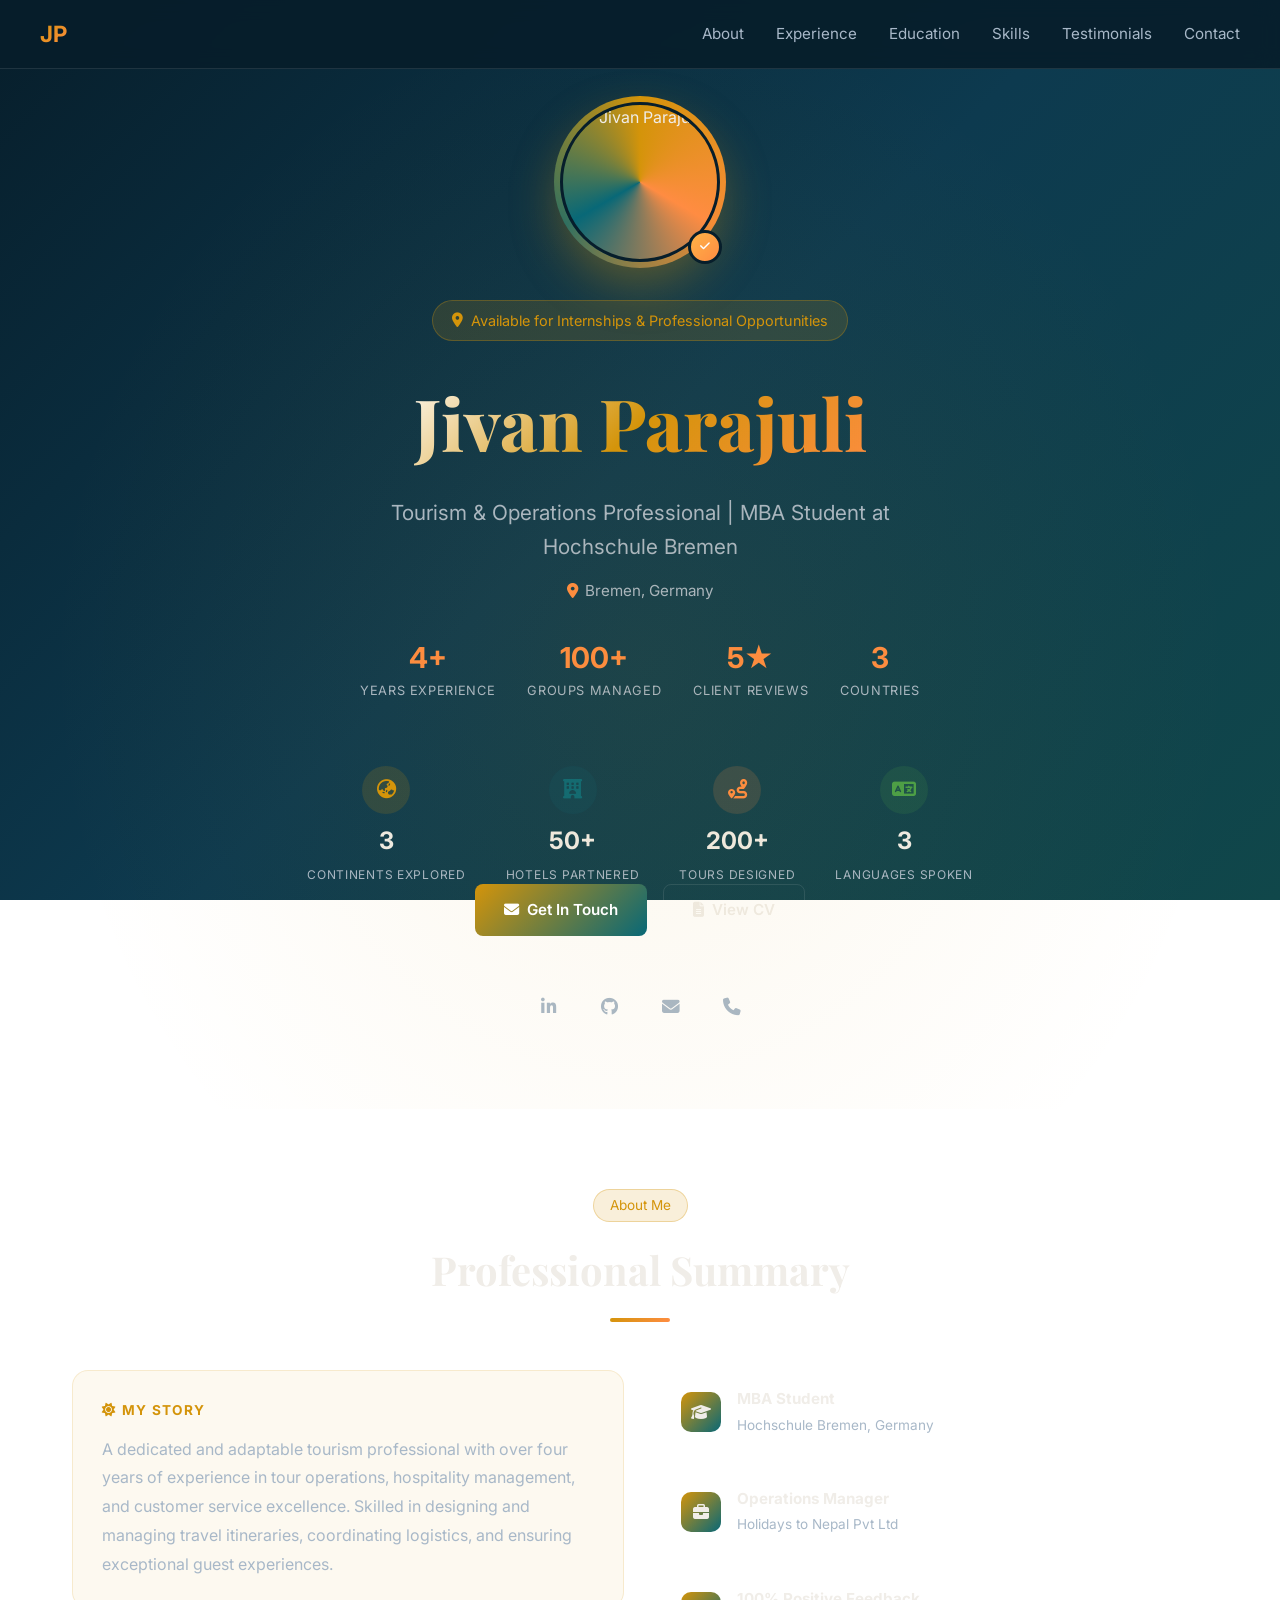
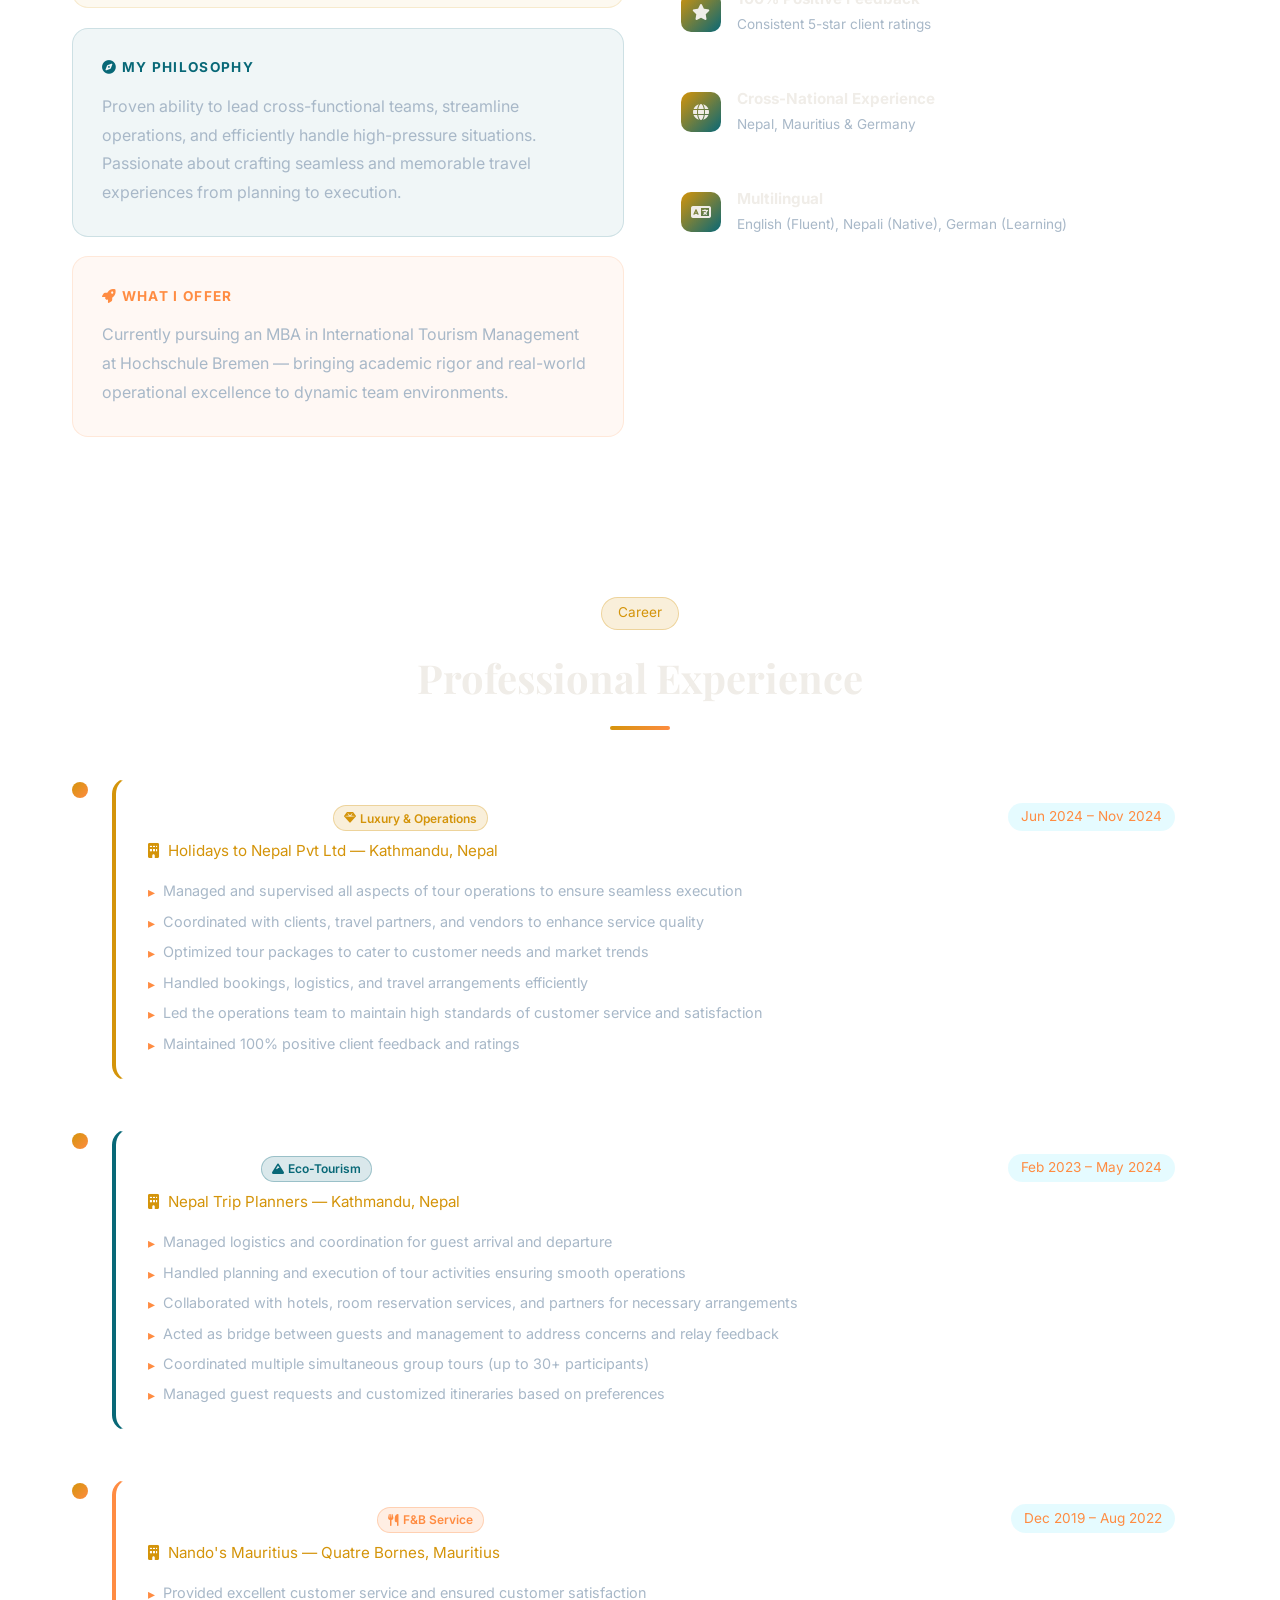
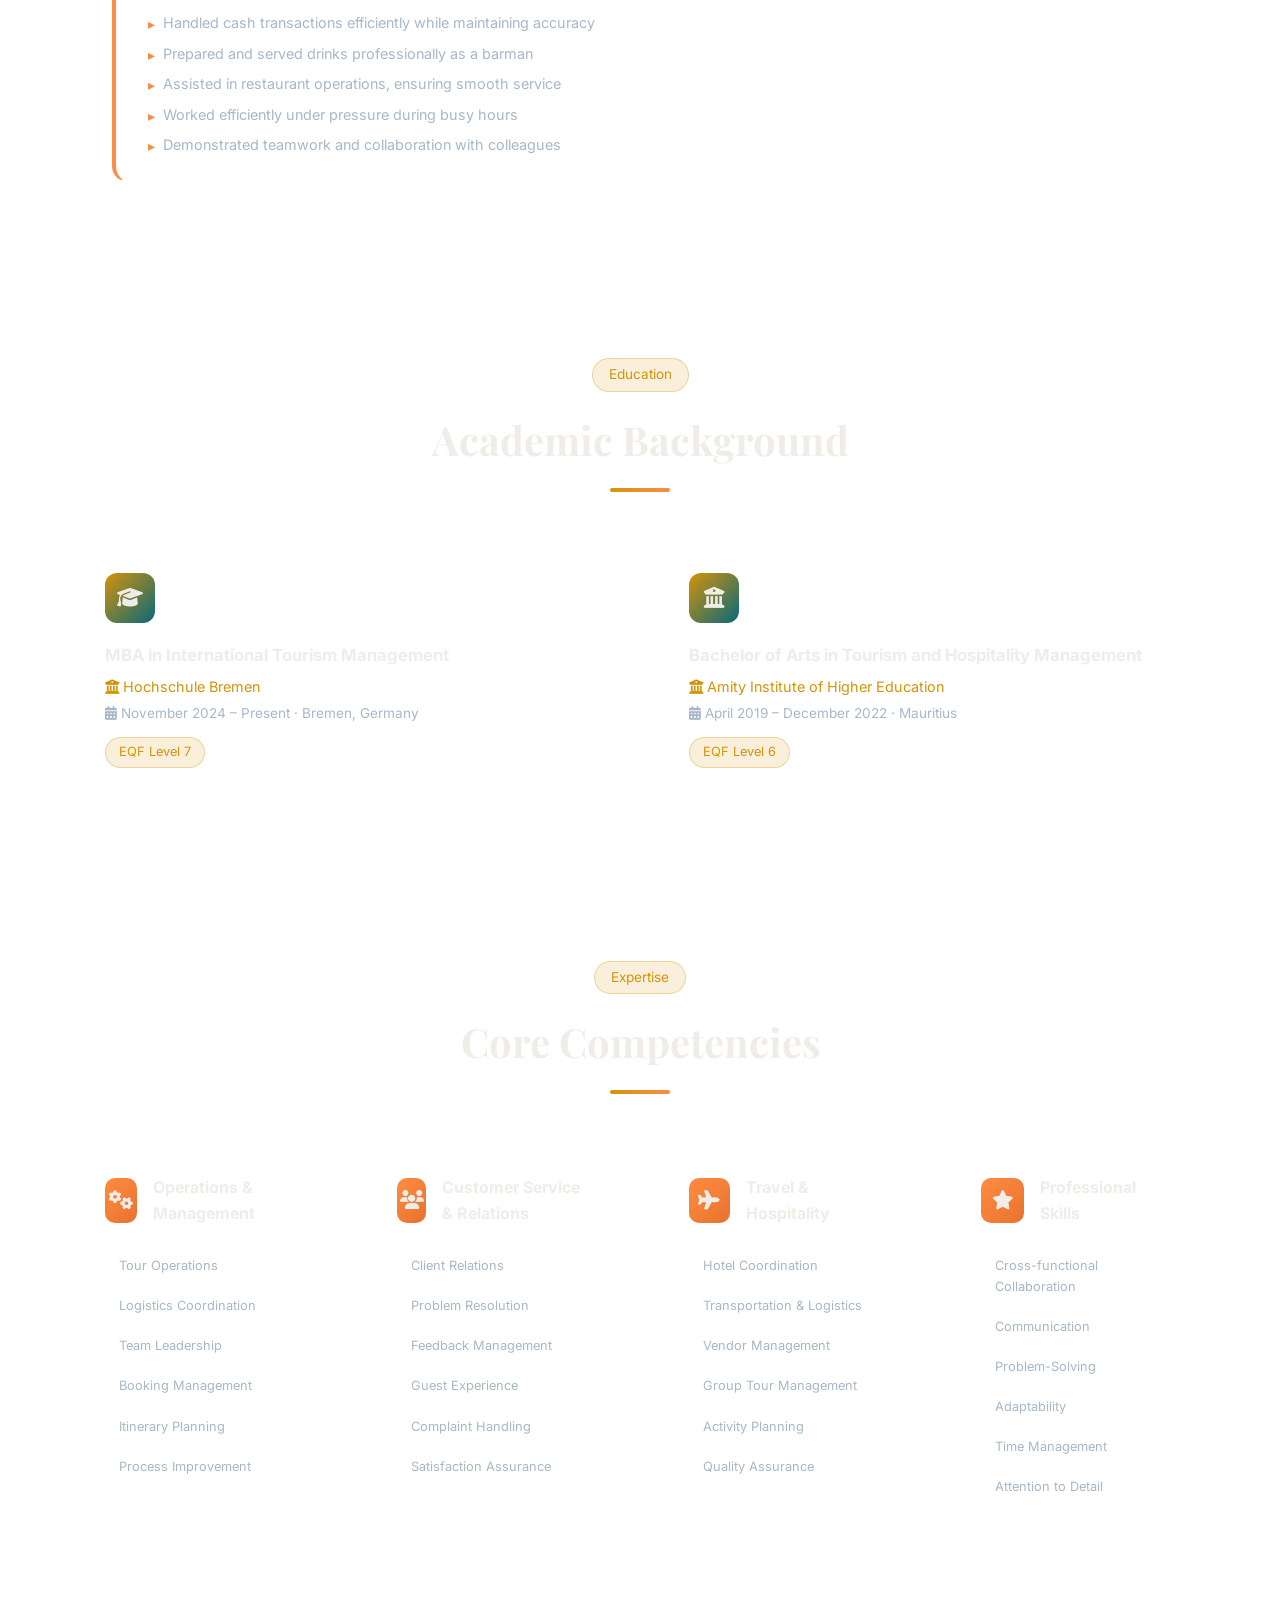
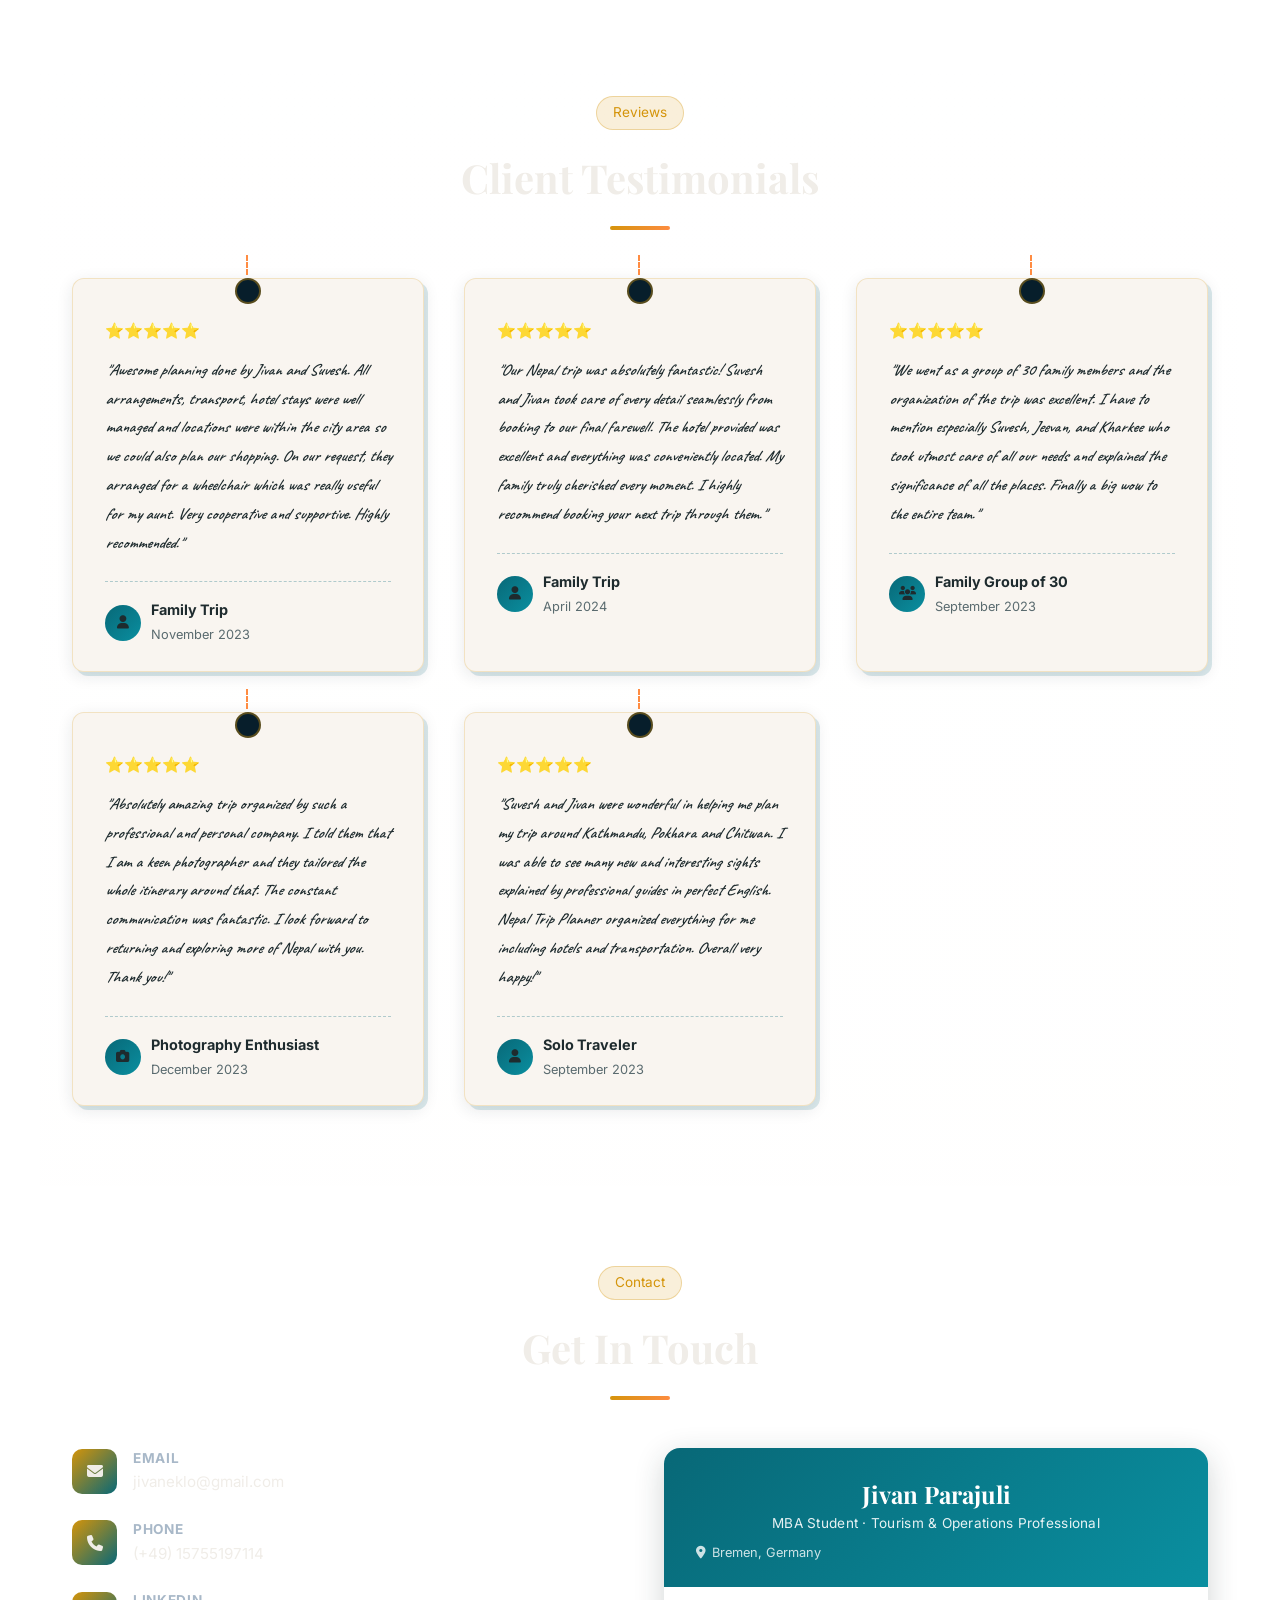
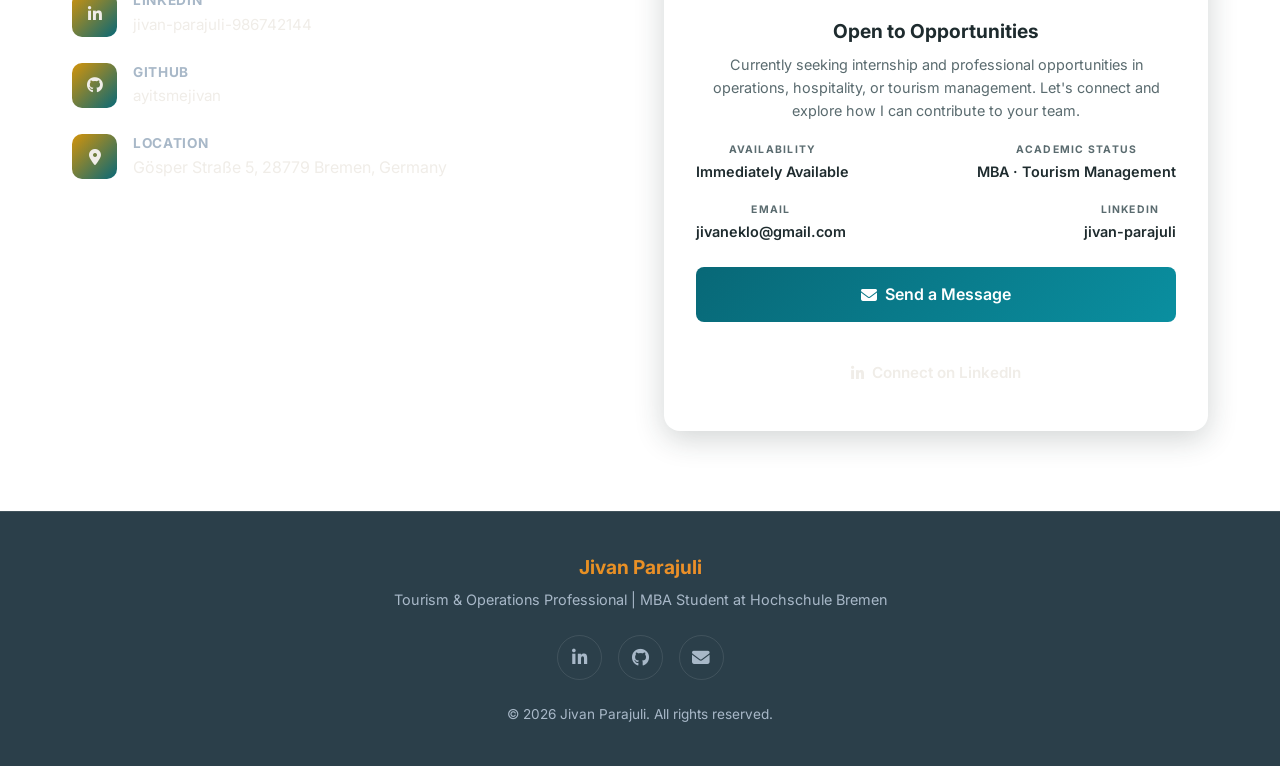
==== index.html @ c2da57ac "Remove boarding pass concept, improve professionalism, add CNAME for custom domain Co-authored-by: a" ====
<!DOCTYPE html>
<html lang="en">
<head>
    <meta charset="UTF-8">
    <meta name="viewport" content="width=device-width, initial-scale=1.0">
    <meta name="description" content="Jivan Parajuli - Tourism & Operations Professional | MBA Student at Hochschule Bremen">
    <meta name="keywords" content="Jivan Parajuli, Tourism, Operations, Portfolio, MBA, Hochschule Bremen">
    <meta property="og:title" content="Jivan Parajuli | Portfolio">
    <meta property="og:description" content="Tourism & Operations Professional with 4+ years of experience">
    <meta property="og:url" content="https://locallens.homes">
    <title>Jivan Parajuli | Tourism & Operations Professional</title>
    <link rel="stylesheet" href="https://cdnjs.cloudflare.com/ajax/libs/font-awesome/6.5.0/css/all.min.css">
    <link rel="preconnect" href="https://fonts.googleapis.com">
    <link rel="preconnect" href="https://fonts.gstatic.com" crossorigin>
    <link href="https://fonts.googleapis.com/css2?family=Playfair+Display:wght@600;700;800&family=Inter:wght@300;400;500;600;700&family=Caveat:wght@400;600;700&display=swap" rel="stylesheet">
    <link rel="stylesheet" href="styles.css">
    <style>
        /* CSS Variables - Tourism & Hospitality Theme */
        :root {
            --dark-bg: #071E2B;
            --primary-color: #D4940A;
            --secondary-color: #086877;
            --accent-color: #FF8C42;
            --text-light: #F0EDE8;
            --text-muted: #A8B8C8;
            --card-bg: rgba(255, 255, 255, 0.05);
            --card-border: rgba(255, 255, 255, 0.1);
            /* Neutral foundation */
            --light-bg: #F9F5F0;
            --card-bg-white: #FFFFFF;
            --text-dark: #1E2B2E;
            --text-soft: #5A6B6F;
        }

        * {
            margin: 0;
            padding: 0;
            box-sizing: border-box;
        }

        html {
            scroll-behavior: smooth;
        }

        body {
            background: linear-gradient(135deg, #071E2B 0%, #0D3A4F 50%, #10474A 100%);
            background-attachment: fixed;
            color: var(--text-light);
            font-family: 'Inter', 'Segoe UI', Tahoma, Geneva, Verdana, sans-serif;
            line-height: 1.6;
            min-height: 100vh;
        }

        /* Navigation */
        nav {
            position: fixed;
            top: 0;
            width: 100%;
            background: rgba(7, 30, 43, 0.92);
            backdrop-filter: blur(10px);
            border-bottom: 1px solid var(--card-border);
            z-index: 1000;
            padding: 1rem 2rem;
        }

        .nav-container {
            max-width: 1200px;
            margin: 0 auto;
            display: flex;
            justify-content: space-between;
            align-items: center;
        }

        .nav-logo {
            font-size: 1.4rem;
            font-weight: 700;
            background: linear-gradient(135deg, var(--primary-color), var(--accent-color));
            -webkit-background-clip: text;
            -webkit-text-fill-color: transparent;
            background-clip: text;
            text-decoration: none;
        }

        .nav-links {
            display: flex;
            gap: 2rem;
            list-style: none;
        }

        .nav-links a {
            color: var(--text-muted);
            text-decoration: none;
            font-size: 0.95rem;
            transition: color 0.3s ease;
        }

        .nav-links a:hover {
            color: var(--accent-color);
        }

        /* Sections */
        section {
            padding: 5rem 2rem;
            max-width: 1200px;
            margin: 0 auto;
        }

        /* Hero Section */
        #hero {
            min-height: 100vh;
            display: flex;
            flex-direction: column;
            justify-content: center;
            align-items: center;
            text-align: center;
            padding-top: 6rem;
        }

        .hero-photo-wrapper {
            position: relative;
            width: 172px;
            height: 172px;
            margin: 0 auto 2rem;
        }

        .hero-photo-ring {
            position: absolute;
            inset: 0;
            border-radius: 50%;
            background: conic-gradient(var(--primary-color), var(--accent-color), var(--secondary-color), var(--primary-color));
            animation: spinRing 4s linear infinite;
            z-index: 0;
        }

        @keyframes spinRing {
            from { transform: rotate(0deg); }
            to { transform: rotate(360deg); }
        }

        @media (prefers-reduced-motion: reduce) {
            .hero-photo-ring {
                animation: none;
            }
        }

        .hero-photo {
            position: absolute;
            top: 6px;
            left: 6px;
            width: 160px;
            height: 160px;
            border-radius: 50%;
            object-fit: cover;
            object-position: top center;
            border: 3px solid var(--dark-bg);
            z-index: 1;
            display: block;
            box-shadow: 0 20px 50px rgba(212, 148, 10, 0.4);
        }

        .hero-photo-badge {
            position: absolute;
            bottom: 4px;
            right: 4px;
            width: 34px;
            height: 34px;
            border-radius: 50%;
            background: linear-gradient(135deg, #FFB347, #FF8C42);
            border: 3px solid var(--dark-bg);
            display: flex;
            align-items: center;
            justify-content: center;
            font-size: 0.7rem;
            color: #fff;
            z-index: 2;
        }

        .hero-badge {
            display: inline-flex;
            align-items: center;
            gap: 0.5rem;
            background: rgba(212, 148, 10, 0.15);
            border: 1px solid rgba(212, 148, 10, 0.3);
            padding: 0.5rem 1.2rem;
            border-radius: 50px;
            font-size: 0.9rem;
            color: var(--primary-color);
            margin-bottom: 1.5rem;
        }

        .hero-title {
            font-size: clamp(2.5rem, 6vw, 4.5rem);
            font-weight: 800;
            margin-bottom: 1rem;
            font-family: 'Playfair Display', Georgia, serif;
            background: linear-gradient(135deg, #ffffff, var(--primary-color), var(--accent-color));
            -webkit-background-clip: text;
            -webkit-text-fill-color: transparent;
            background-clip: text;
        }

        .hero-subtitle {
            font-size: clamp(1rem, 2.5vw, 1.3rem);
            color: var(--text-muted);
            margin-bottom: 1rem;
            max-width: 600px;
        }

        .hero-location {
            display: flex;
            align-items: center;
            justify-content: center;
            gap: 0.4rem;
            color: var(--text-muted);
            font-size: 0.95rem;
            margin-bottom: 2rem;
        }

        .hero-location i {
            color: var(--accent-color);
        }

        .hero-stats {
            display: flex;
            gap: 2rem;
            margin-bottom: 2.5rem;
            flex-wrap: wrap;
            justify-content: center;
        }

        .stat-item {
            text-align: center;
        }

        .stat-number {
            font-size: 1.8rem;
            font-weight: 700;
            color: var(--accent-color);
        }

        .stat-label {
            font-size: 0.8rem;
            color: var(--text-muted);
            text-transform: uppercase;
            letter-spacing: 0.05em;
        }

        .hero-buttons {
            display: flex;
            gap: 1rem;
            flex-wrap: wrap;
            justify-content: center;
            margin-bottom: 3rem;
        }

        .btn {
            display: inline-flex;
            align-items: center;
            gap: 0.5rem;
            padding: 0.8rem 1.8rem;
            border-radius: 8px;
            text-decoration: none;
            font-size: 0.95rem;
            font-weight: 600;
            transition: all 0.3s ease;
            cursor: pointer;
            border: none;
        }

        .btn-primary {
            background: linear-gradient(135deg, var(--primary-color), var(--secondary-color));
            color: white;
        }

        .btn-primary:hover {
            transform: translateY(-2px);
            box-shadow: 0 8px 20px rgba(212, 148, 10, 0.4);
        }

        .btn-outline {
            background: transparent;
            color: var(--text-light);
            border: 1px solid var(--card-border);
        }

        .btn-outline:hover {
            background: var(--card-bg);
            border-color: var(--primary-color);
            transform: translateY(-2px);
        }

        .social-links {
            display: flex;
            gap: 1rem;
            justify-content: center;
        }

        .social-link {
            display: flex;
            align-items: center;
            justify-content: center;
            width: 45px;
            height: 45px;
            border-radius: 50%;
            border: 1px solid var(--card-border);
            color: var(--text-muted);
            text-decoration: none;
            font-size: 1.1rem;
            transition: all 0.3s ease;
        }

        .social-link:hover {
            border-color: var(--primary-color);
            color: var(--primary-color);
            transform: translateY(-3px);
        }

        /* Section Headers */
        .section-header {
            text-align: center;
            margin-bottom: 3rem;
        }

        .section-tag {
            display: inline-block;
            background: rgba(212, 148, 10, 0.15);
            border: 1px solid rgba(212, 148, 10, 0.3);
            color: var(--primary-color);
            padding: 0.3rem 1rem;
            border-radius: 50px;
            font-size: 0.85rem;
            margin-bottom: 1rem;
        }

        .section-title {
            font-size: clamp(1.8rem, 4vw, 2.5rem);
            font-weight: 700;
            margin-bottom: 1rem;
            font-family: 'Playfair Display', Georgia, serif;
        }

        .section-divider {
            width: 60px;
            height: 4px;
            background: linear-gradient(135deg, var(--primary-color), var(--accent-color));
            margin: 0 auto;
            border-radius: 2px;
        }

        /* Cards */
        .card {
            background: var(--card-bg);
            border: 1px solid var(--card-border);
            border-radius: 16px;
            padding: 2rem;
            transition: all 0.3s ease;
        }

        .card:hover {
            border-color: rgba(212, 148, 10, 0.4);
            transform: translateY(-4px);
            box-shadow: 0 12px 30px rgba(0, 0, 0, 0.3);
        }

        /* About Section */
        .about-grid {
            display: grid;
            grid-template-columns: 1fr 1fr;
            gap: 2rem;
            align-items: start;
        }

        .about-text p {
            color: var(--text-muted);
            margin-bottom: 1rem;
            line-height: 1.8;
        }

        .about-highlights {
            display: flex;
            flex-direction: column;
            gap: 1rem;
        }

        .highlight-item {
            display: flex;
            align-items: center;
            gap: 1rem;
            background: var(--card-bg);
            border: 1px solid var(--card-border);
            border-radius: 12px;
            padding: 1rem 1.5rem;
        }

        .highlight-icon {
            width: 40px;
            height: 40px;
            border-radius: 10px;
            background: linear-gradient(135deg, var(--primary-color), var(--secondary-color));
            display: flex;
            align-items: center;
            justify-content: center;
            font-size: 1rem;
            flex-shrink: 0;
        }

        .highlight-text strong {
            display: block;
            font-size: 0.95rem;
        }

        .highlight-text span {
            font-size: 0.85rem;
            color: var(--text-muted);
        }

        /* Experience Section */
        .experience-timeline {
            display: flex;
            flex-direction: column;
            gap: 2rem;
        }

        .experience-item {
            display: grid;
            grid-template-columns: auto 1fr;
            gap: 1.5rem;
        }

        .timeline-marker {
            display: flex;
            flex-direction: column;
            align-items: center;
            gap: 0;
        }

        .timeline-dot {
            width: 16px;
            height: 16px;
            border-radius: 50%;
            background: linear-gradient(135deg, var(--primary-color), var(--accent-color));
            flex-shrink: 0;
            margin-top: 4px;
        }

        .timeline-line {
            width: 2px;
            flex: 1;
            background: var(--card-border);
            margin-top: 4px;
        }

        .experience-item:last-child .timeline-line {
            display: none;
        }

        .experience-card {
            background: var(--card-bg);
            border: 1px solid var(--card-border);
            border-radius: 16px;
            padding: 1.5rem 2rem;
            margin-bottom: 1rem;
            transition: all 0.3s ease;
        }

        .experience-card:hover {
            border-color: rgba(212, 148, 10, 0.4);
            transform: translateX(4px);
        }

        .exp-header {
            display: flex;
            justify-content: space-between;
            align-items: flex-start;
            margin-bottom: 0.5rem;
            flex-wrap: wrap;
            gap: 0.5rem;
        }

        .exp-title {
            font-size: 1.1rem;
            font-weight: 700;
            color: white;
        }

        .exp-date {
            font-size: 0.85rem;
            color: var(--accent-color);
            background: rgba(0, 212, 255, 0.1);
            padding: 0.2rem 0.8rem;
            border-radius: 50px;
            white-space: nowrap;
        }

        .exp-company {
            color: var(--primary-color);
            font-size: 0.95rem;
            margin-bottom: 1rem;
        }

        .exp-company i {
            margin-right: 0.3rem;
        }

        .exp-list {
            list-style: none;
            display: flex;
            flex-direction: column;
            gap: 0.4rem;
        }

        .exp-list li {
            display: flex;
            align-items: flex-start;
            gap: 0.5rem;
            font-size: 0.9rem;
            color: var(--text-muted);
        }

        .exp-list li::before {
            content: '▸';
            color: var(--accent-color);
            flex-shrink: 0;
            margin-top: 1px;
        }

        /* Education Section */
        .education-grid {
            display: grid;
            grid-template-columns: repeat(auto-fit, minmax(300px, 1fr));
            gap: 2rem;
        }

        .education-card {
            background: var(--card-bg);
            border: 1px solid var(--card-border);
            border-radius: 16px;
            padding: 2rem;
            transition: all 0.3s ease;
        }

        .education-card:hover {
            border-color: rgba(212, 148, 10, 0.4);
            transform: translateY(-4px);
            box-shadow: 0 12px 30px rgba(0, 0, 0, 0.3);
        }

        .edu-icon {
            width: 50px;
            height: 50px;
            border-radius: 12px;
            background: linear-gradient(135deg, var(--primary-color), var(--secondary-color));
            display: flex;
            align-items: center;
            justify-content: center;
            font-size: 1.3rem;
            margin-bottom: 1.2rem;
        }

        .edu-degree {
            font-size: 1.05rem;
            font-weight: 700;
            margin-bottom: 0.4rem;
        }

        .edu-institution {
            color: var(--primary-color);
            font-size: 0.9rem;
            margin-bottom: 0.3rem;
        }

        .edu-period {
            color: var(--text-muted);
            font-size: 0.85rem;
            margin-bottom: 0.8rem;
        }

        .edu-badge {
            display: inline-block;
            background: rgba(212, 148, 10, 0.15);
            border: 1px solid rgba(212, 148, 10, 0.3);
            color: var(--primary-color);
            padding: 0.25rem 0.8rem;
            border-radius: 50px;
            font-size: 0.8rem;
        }

        /* Skills Section */
        .skills-grid {
            display: grid;
            grid-template-columns: repeat(auto-fit, minmax(260px, 1fr));
            gap: 2rem;
        }

        .skill-card {
            background: var(--card-bg);
            border: 1px solid var(--card-border);
            border-radius: 16px;
            padding: 2rem;
            transition: all 0.3s ease;
        }

        .skill-card:hover {
            border-color: rgba(212, 148, 10, 0.4);
            transform: translateY(-4px);
        }

        .skill-card-header {
            display: flex;
            align-items: center;
            gap: 1rem;
            margin-bottom: 1.5rem;
        }

        .skill-icon {
            width: 45px;
            height: 45px;
            border-radius: 10px;
            background: linear-gradient(135deg, var(--primary-color), var(--secondary-color));
            display: flex;
            align-items: center;
            justify-content: center;
            font-size: 1.2rem;
        }

        .skill-card-title {
            font-size: 1rem;
            font-weight: 700;
        }

        .skill-tags {
            display: flex;
            flex-wrap: wrap;
            gap: 0.5rem;
        }

        .skill-tag {
            background: rgba(255, 255, 255, 0.05);
            border: 1px solid var(--card-border);
            padding: 0.3rem 0.8rem;
            border-radius: 50px;
            font-size: 0.8rem;
            color: var(--text-muted);
            transition: all 0.3s ease;
        }

        .skill-tag:hover {
            border-color: var(--primary-color);
            color: var(--primary-color);
        }

        /* Testimonials Section */
        .testimonials-grid {
            display: grid;
            grid-template-columns: repeat(auto-fit, minmax(300px, 1fr));
            gap: 2rem;
        }

        .testimonial {
            background: var(--card-bg);
            border: 1px solid var(--card-border);
            border-radius: 16px;
            padding: 2rem;
            transition: all 0.3s ease;
        }

        .testimonial:hover {
            border-color: rgba(212, 148, 10, 0.4);
            transform: translateY(-4px);
        }

        .testimonial-stars {
            color: #fbbf24;
            font-size: 0.9rem;
            margin-bottom: 1rem;
        }

        .testimonial-text {
            color: var(--text-muted);
            font-style: italic;
            line-height: 1.8;
            margin-bottom: 1.5rem;
            font-size: 0.95rem;
        }

        .testimonial-author {
            display: flex;
            align-items: center;
            gap: 0.5rem;
        }

        .testimonial-author-icon {
            width: 36px;
            height: 36px;
            border-radius: 50%;
            background: linear-gradient(135deg, var(--primary-color), var(--secondary-color));
            display: flex;
            align-items: center;
            justify-content: center;
            font-size: 0.85rem;
        }

        .testimonial-author-info strong {
            display: block;
            font-size: 0.9rem;
        }

        .testimonial-author-info span {
            font-size: 0.8rem;
            color: var(--text-muted);
        }

        /* Contact Section */
        .contact-grid {
            display: grid;
            grid-template-columns: 1fr 1fr;
            gap: 3rem;
            align-items: start;
        }

        .contact-info {
            display: flex;
            flex-direction: column;
            gap: 1.5rem;
        }

        .contact-item {
            display: flex;
            align-items: center;
            gap: 1rem;
        }

        .contact-icon {
            width: 45px;
            height: 45px;
            border-radius: 10px;
            background: linear-gradient(135deg, var(--primary-color), var(--secondary-color));
            display: flex;
            align-items: center;
            justify-content: center;
            font-size: 1rem;
            flex-shrink: 0;
        }

        .contact-item-info strong {
            display: block;
            font-size: 0.85rem;
            color: var(--text-muted);
            text-transform: uppercase;
            letter-spacing: 0.05em;
        }

        .contact-item-info a {
            color: var(--text-light);
            text-decoration: none;
            font-size: 0.95rem;
            transition: color 0.3s ease;
        }

        .contact-item-info a:hover {
            color: var(--accent-color);
        }

        .contact-cta {
            background: var(--card-bg);
            border: 1px solid var(--card-border);
            border-radius: 16px;
            padding: 2.5rem;
            text-align: center;
        }

        .contact-cta h3 {
            font-size: 1.4rem;
            margin-bottom: 0.5rem;
        }

        .contact-cta p {
            color: var(--text-muted);
            margin-bottom: 2rem;
            line-height: 1.7;
        }

        .contact-cta-buttons {
            display: flex;
            flex-direction: column;
            gap: 1rem;
        }

        /* Footer */
        footer {
            background: rgba(7, 30, 43, 0.85);
            border-top: 1px solid var(--card-border);
            padding: 2.5rem;
            text-align: center;
        }

        .footer-inner {
            max-width: 1200px;
            margin: 0 auto;
        }

        .footer-name {
            font-size: 1.2rem;
            font-weight: 700;
            background: linear-gradient(135deg, var(--primary-color), var(--accent-color));
            -webkit-background-clip: text;
            -webkit-text-fill-color: transparent;
            background-clip: text;
            margin-bottom: 0.3rem;
        }

        .footer-tagline {
            color: var(--text-muted);
            font-size: 0.9rem;
            margin-bottom: 1.5rem;
        }

        .footer-social {
            display: flex;
            gap: 1rem;
            justify-content: center;
            margin-bottom: 1.5rem;
        }

        .footer-copyright {
            color: var(--text-muted);
            font-size: 0.85rem;
        }

        /* Scroll indicator */
        .scroll-indicator {
            position: fixed;
            top: 0;
            left: 0;
            height: 3px;
            background: linear-gradient(135deg, var(--primary-color), var(--accent-color));
            z-index: 2000;
            transition: width 0.1s linear;
        }

        /* Responsive */
        @media (max-width: 768px) {
            nav {
                padding: 0.8rem 1.2rem;
            }

            .nav-links {
                display: none;
            }

            section {
                padding: 3.5rem 1.2rem;
            }

            .about-grid,
            .contact-grid {
                grid-template-columns: 1fr;
            }

            .hero-stats {
                gap: 1.2rem;
            }

            .experience-item {
                grid-template-columns: 1fr;
            }

            .timeline-marker {
                display: none;
            }
        }

        /* =============================================
           TOURISM ENHANCEMENTS
           ============================================= */

        /* Hero amber gradient overlay */
        #hero::before {
            content: '';
            position: absolute;
            inset: 0;
            background: radial-gradient(ellipse at 50% 60%, rgba(212, 148, 10, 0.08) 0%, transparent 70%);
            pointer-events: none;
        }

        #hero {
            position: relative;
        }

        /* Skill icons on coral circles */
        .skill-icon {
            background: linear-gradient(135deg, var(--accent-color), #e8722e) !important;
        }

        /* ---- Luggage Tag Testimonials ---- */
        .testimonials-grid {
            display: grid;
            grid-template-columns: repeat(auto-fit, minmax(300px, 1fr));
            gap: 2.5rem;
        }

        .testimonial {
            background: var(--light-bg);
            border: 1px solid rgba(212, 148, 10, 0.2);
            border-radius: 12px 12px 12px 12px;
            padding: 2rem 2rem 1.5rem;
            transition: all 0.3s ease;
            position: relative;
            color: var(--text-dark);
            box-shadow: 0 4px 16px rgba(30, 43, 46, 0.1), 4px 4px 0 rgba(8, 104, 119, 0.15);
        }

        /* Luggage tag hole */
        .testimonial::before {
            content: '';
            position: absolute;
            top: -1px;
            left: 50%;
            transform: translateX(-50%);
            width: 22px;
            height: 22px;
            border-radius: 50%;
            background: var(--dark-bg);
            border: 2px solid rgba(212, 148, 10, 0.4);
            z-index: 1;
        }

        /* Coral string/dotted line above the tag */
        .testimonial::after {
            content: '';
            position: absolute;
            top: -24px;
            left: 50%;
            transform: translateX(-50%);
            width: 2px;
            height: 20px;
            border-left: 2px dashed var(--accent-color);
        }

        .testimonial:hover {
            transform: translateY(-6px) rotate(-1deg);
            box-shadow: 0 12px 30px rgba(30, 43, 46, 0.18), 4px 4px 0 rgba(8, 104, 119, 0.25);
        }

        .testimonial-stars {
            color: var(--primary-color);
            font-size: 0.95rem;
            margin-bottom: 0.8rem;
            margin-top: 0.5rem;
        }

        .testimonial-text {
            color: var(--text-dark);
            font-style: italic;
            line-height: 1.8;
            margin-bottom: 1.5rem;
            font-size: 1rem;
            font-family: 'Caveat', cursive;
            font-weight: 600;
        }

        .testimonial-author {
            display: flex;
            align-items: center;
            gap: 0.6rem;
            border-top: 1px dashed rgba(8, 104, 119, 0.3);
            padding-top: 1rem;
        }

        .testimonial-author-icon {
            background: linear-gradient(135deg, var(--secondary-color), #0a8fa0) !important;
        }

        .testimonial-author-info strong {
            color: var(--text-dark);
        }

        .testimonial-author-info span {
            color: var(--text-soft);
        }

        /* Luggage tag section background */
        #testimonials {
            background: linear-gradient(180deg, transparent 0%, rgba(249, 245, 240, 0.04) 100%);
        }

        /* ---- Sector color-coded experience cards ---- */
        /* Luxury/Operations → Amber accent */
        .experience-card[data-sector="luxury"] {
            border-left: 4px solid var(--primary-color);
        }

        /* Eco/Adventure → Teal accent */
        .experience-card[data-sector="eco"] {
            border-left: 4px solid var(--secondary-color);
        }

        /* Cultural/Food → Coral accent */
        .experience-card[data-sector="cultural"] {
            border-left: 4px solid var(--accent-color);
        }

        .sector-badge {
            display: inline-flex;
            align-items: center;
            gap: 0.3rem;
            font-size: 0.75rem;
            padding: 0.15rem 0.6rem;
            border-radius: 50px;
            font-weight: 600;
            margin-left: 0.5rem;
            vertical-align: middle;
        }

        .sector-badge.luxury {
            background: rgba(212, 148, 10, 0.15);
            color: var(--primary-color);
            border: 1px solid rgba(212, 148, 10, 0.3);
        }

        .sector-badge.eco {
            background: rgba(8, 104, 119, 0.15);
            color: var(--secondary-color);
            border: 1px solid rgba(8, 104, 119, 0.3);
        }

        .sector-badge.cultural {
            background: rgba(255, 140, 66, 0.15);
            color: var(--accent-color);
            border: 1px solid rgba(255, 140, 66, 0.3);
        }

        /* ---- Professional Contact CTA Card ---- */
        .contact-cta {
            background: var(--card-bg-white);
            border: none;
            border-radius: 16px;
            padding: 0;
            overflow: hidden;
            color: var(--text-dark);
            box-shadow: 0 8px 30px rgba(30, 43, 46, 0.2);
            position: relative;
        }

        .cta-card-header {
            background: linear-gradient(135deg, var(--secondary-color), #0a8fa0);
            padding: 2rem 2rem 1.5rem;
            color: white;
        }

        .cta-card-title {
            font-size: 1.5rem;
            font-weight: 700;
            font-family: 'Playfair Display', Georgia, serif;
            line-height: 1.2;
            margin-bottom: 0.3rem;
        }

        .cta-card-subtitle {
            font-size: 0.85rem;
            opacity: 0.9;
            letter-spacing: 0.02em;
            margin-bottom: 0.5rem;
        }

        .cta-card-location {
            font-size: 0.8rem;
            opacity: 0.8;
            display: flex;
            align-items: center;
            gap: 0.4rem;
        }

        .cta-card-body {
            padding: 1.8rem 2rem 2rem;
        }

        .cta-card-body h3 {
            font-size: 1.2rem;
            color: var(--text-dark);
            margin-bottom: 0.4rem;
        }

        .cta-card-body p {
            color: var(--text-soft);
            margin-bottom: 0;
            font-size: 0.9rem;
            line-height: 1.6;
        }

        .cta-details-row {
            display: flex;
            justify-content: space-between;
            gap: 1rem;
            margin-top: 1.2rem;
            margin-bottom: 0;
        }

        .cta-detail {
            display: flex;
            flex-direction: column;
            gap: 0.1rem;
        }

        .cta-detail-label {
            font-size: 0.65rem;
            font-weight: 700;
            letter-spacing: 0.12em;
            text-transform: uppercase;
            color: var(--text-soft);
        }

        .cta-detail-value {
            font-size: 0.9rem;
            font-weight: 600;
            color: var(--text-dark);
        }

        .cta-card-body .contact-cta-buttons {
            margin-top: 1.5rem;
        }

        .btn-primary-cta {
            background: linear-gradient(135deg, var(--secondary-color), #0a8fa0);
            color: white;
            font-size: 1rem;
            padding: 0.9rem 2rem;
            border-radius: 8px;
            display: inline-flex;
            align-items: center;
            gap: 0.5rem;
            font-weight: 600;
            text-decoration: none;
            transition: all 0.3s ease;
            justify-content: center;
            width: 100%;
        }

        .btn-primary-cta:hover {
            transform: translateY(-2px);
            box-shadow: 0 8px 20px rgba(8, 104, 119, 0.4);
        }

        /* ---- About section "island" backgrounds ---- */
        .about-island {
            border-radius: 16px;
            padding: 1.8rem;
        }

        .about-island-amber {
            background: rgba(212, 148, 10, 0.06);
            border: 1px solid rgba(212, 148, 10, 0.15);
        }

        .about-island-teal {
            background: rgba(8, 104, 119, 0.06);
            border: 1px solid rgba(8, 104, 119, 0.15);
        }

        .about-island-coral {
            background: rgba(255, 140, 66, 0.06);
            border: 1px solid rgba(255, 140, 66, 0.15);
        }

        .about-island h4 {
            font-size: 0.85rem;
            font-weight: 700;
            text-transform: uppercase;
            letter-spacing: 0.1em;
            margin-bottom: 0.8rem;
        }

        .about-island-amber h4 { color: var(--primary-color); }
        .about-island-teal h4  { color: var(--secondary-color); }
        .about-island-coral h4 { color: var(--accent-color); }

        /* ---- Wave divider between sections ---- */
        .wave-divider {
            width: 100%;
            overflow: hidden;
            line-height: 0;
            margin: -1px 0;
        }

        .wave-divider svg {
            display: block;
            width: 100%;
        }

        /* ---- Destinations stats (enhanced) ---- */
        .destinations-stats {
            display: flex;
            gap: 2.5rem;
            justify-content: center;
            flex-wrap: wrap;
            margin-top: 1.5rem;
        }

        .dest-stat {
            display: flex;
            flex-direction: column;
            align-items: center;
            gap: 0.3rem;
        }

        .dest-stat-icon {
            width: 48px;
            height: 48px;
            border-radius: 50%;
            display: flex;
            align-items: center;
            justify-content: center;
            font-size: 1.2rem;
            margin-bottom: 0.2rem;
        }

        .dest-stat-icon.amber  { background: rgba(212, 148, 10, 0.15); color: var(--primary-color); }
        .dest-stat-icon.teal   { background: rgba(8, 104, 119, 0.15);  color: var(--secondary-color); }
        .dest-stat-icon.coral  { background: rgba(255, 140, 66, 0.15); color: var(--accent-color); }
        .dest-stat-icon.green  { background: rgba(72, 159, 72, 0.15);  color: #489f48; }

        .dest-stat-number {
            font-size: 1.5rem;
            font-weight: 700;
            color: var(--text-light);
        }

        .dest-stat-label {
            font-size: 0.75rem;
            color: var(--text-muted);
            text-transform: uppercase;
            letter-spacing: 0.06em;
            text-align: center;
        }

        /* About islands text */
        .about-island p {
            color: var(--text-muted);
            line-height: 1.8;
            margin: 0;
        }

        /* About islands container flex layout */
        .about-islands-column {
            display: flex;
            flex-direction: column;
            gap: 1.2rem;
        }

        /* Experience sector legend */
        .experience-sector-legend {
            display: flex;
            gap: 0.8rem;
            flex-wrap: wrap;
            margin-bottom: 0.5rem;
            align-items: center;
        }

        .experience-sector-legend-label {
            font-size: 0.78rem;
            color: var(--text-muted);
            text-transform: uppercase;
            letter-spacing: 0.08em;
        }

        /* Water ripple on primary buttons */
        .btn-primary {
            position: relative;
            overflow: hidden;
        }

        .btn-primary::after {
            content: '';
            position: absolute;
            inset: 0;
            background: radial-gradient(circle at center, rgba(255, 255, 255, 0.25) 0%, transparent 70%);
            opacity: 0;
            transition: opacity 0.4s ease;
        }

        .btn-primary:hover::after {
            opacity: 1;
        }

        .btn-outline-centered {
            justify-content: center;
            margin-top: 0.6rem;
        }
    </style>
</head>
<body>

    <!-- Scroll progress bar -->
    <div class="scroll-indicator" id="scrollIndicator"></div>

    <!-- Navigation -->
    <nav>
        <div class="nav-container">
            <a href="#hero" class="nav-logo">JP</a>
            <ul class="nav-links">
                <li><a href="#about">About</a></li>
                <li><a href="#experience">Experience</a></li>
                <li><a href="#education">Education</a></li>
                <li><a href="#skills">Skills</a></li>
                <li><a href="#testimonials">Testimonials</a></li>
                <li><a href="#contact">Contact</a></li>
            </ul>
        </div>
    </nav>

    <!-- Hero Section -->
    <section id="hero">
        <div class="hero-photo-wrapper">
            <div class="hero-photo-ring"></div>
            <img
                src="https://github.com/user-attachments/assets/c032e1f9-fd9f-49f1-9ad5-b16f504ec46c"
                alt="Jivan Parajuli"
                class="hero-photo"
            />
            <div class="hero-photo-badge"><i class="fas fa-check"></i></div>
        </div>
        <div class="hero-badge">
            <i class="fas fa-map-marker-alt"></i> Available for Internships & Professional Opportunities
        </div>
        <h1 class="hero-title">Jivan Parajuli</h1>
        <p class="hero-subtitle">Tourism & Operations Professional | MBA Student at Hochschule Bremen</p>
        <div class="hero-location">
            <i class="fas fa-map-marker-alt"></i>
            <span>Bremen, Germany</span>
        </div>
        <div class="hero-stats">
            <div class="stat-item">
                <div class="stat-number">4+</div>
                <div class="stat-label">Years Experience</div>
            </div>
            <div class="stat-item">
                <div class="stat-number">100+</div>
                <div class="stat-label">Groups Managed</div>
            </div>
            <div class="stat-item">
                <div class="stat-number">5★</div>
                <div class="stat-label">Client Reviews</div>
            </div>
            <div class="stat-item">
                <div class="stat-number">3</div>
                <div class="stat-label">Countries</div>
            </div>
        </div>
        <div class="destinations-stats">
            <div class="dest-stat">
                <div class="dest-stat-icon amber"><i class="fas fa-globe-asia"></i></div>
                <div class="dest-stat-number">3</div>
                <div class="dest-stat-label">Continents Explored</div>
            </div>
            <div class="dest-stat">
                <div class="dest-stat-icon teal"><i class="fas fa-hotel"></i></div>
                <div class="dest-stat-number">50+</div>
                <div class="dest-stat-label">Hotels Partnered</div>
            </div>
            <div class="dest-stat">
                <div class="dest-stat-icon coral"><i class="fas fa-route"></i></div>
                <div class="dest-stat-number">200+</div>
                <div class="dest-stat-label">Tours Designed</div>
            </div>
            <div class="dest-stat">
                <div class="dest-stat-icon green"><i class="fas fa-language"></i></div>
                <div class="dest-stat-number">3</div>
                <div class="dest-stat-label">Languages Spoken</div>
            </div>
        </div>
        <div class="hero-buttons">
            <a href="#contact" class="btn btn-primary">
                <i class="fas fa-envelope"></i> Get In Touch
            </a>
            <a href="cv.html" class="btn btn-outline" target="_blank">
                <i class="fas fa-file-alt"></i> View CV
            </a>
        </div>
        <div class="social-links">
            <a href="https://www.linkedin.com/in/jivan-parajuli-986742144" class="social-link" target="_blank" aria-label="LinkedIn">
                <i class="fab fa-linkedin-in"></i>
            </a>
            <a href="https://github.com/ayitsmejivan" class="social-link" target="_blank" aria-label="GitHub">
                <i class="fab fa-github"></i>
            </a>
            <a href="mailto:jivaneklo@gmail.com" class="social-link" aria-label="Email">
                <i class="fas fa-envelope"></i>
            </a>
            <a href="tel:+4915755197114" class="social-link" aria-label="Phone">
                <i class="fas fa-phone"></i>
            </a>
        </div>
    </section>

    <!-- About Section -->
    <section id="about">
        <div class="section-header">
            <span class="section-tag">About Me</span>
            <h2 class="section-title">Professional Summary</h2>
            <div class="section-divider"></div>
        </div>
        <!-- Island Resort: three-island about layout -->
        <div class="about-grid">
            <div class="about-text about-islands-column">
                <div class="about-island about-island-amber">
                    <h4><i class="fas fa-sun"></i> My Story</h4>
                    <p>
                        A dedicated and adaptable tourism professional with over four years of experience in tour operations,
                        hospitality management, and customer service excellence. Skilled in designing and managing travel
                        itineraries, coordinating logistics, and ensuring exceptional guest experiences.
                    </p>
                </div>
                <div class="about-island about-island-teal">
                    <h4><i class="fas fa-compass"></i> My Philosophy</h4>
                    <p>
                        Proven ability to lead cross-functional teams, streamline operations, and efficiently handle
                        high-pressure situations. Passionate about crafting seamless and memorable travel experiences
                        from planning to execution.
                    </p>
                </div>
                <div class="about-island about-island-coral">
                    <h4><i class="fas fa-rocket"></i> What I Offer</h4>
                    <p>
                        Currently pursuing an MBA in International Tourism Management at Hochschule Bremen — bringing
                        academic rigor and real-world operational excellence to dynamic team environments.
                    </p>
                </div>
            </div>
            <div class="about-highlights">
                <div class="highlight-item">
                    <div class="highlight-icon"><i class="fas fa-graduation-cap"></i></div>
                    <div class="highlight-text">
                        <strong>MBA Student</strong>
                        <span>Hochschule Bremen, Germany</span>
                    </div>
                </div>
                <div class="highlight-item">
                    <div class="highlight-icon"><i class="fas fa-briefcase"></i></div>
                    <div class="highlight-text">
                        <strong>Operations Manager</strong>
                        <span>Holidays to Nepal Pvt Ltd</span>
                    </div>
                </div>
                <div class="highlight-item">
                    <div class="highlight-icon"><i class="fas fa-star"></i></div>
                    <div class="highlight-text">
                        <strong>100% Positive Feedback</strong>
                        <span>Consistent 5-star client ratings</span>
                    </div>
                </div>
                <div class="highlight-item">
                    <div class="highlight-icon"><i class="fas fa-globe"></i></div>
                    <div class="highlight-text">
                        <strong>Cross-National Experience</strong>
                        <span>Nepal, Mauritius &amp; Germany</span>
                    </div>
                </div>
                <div class="highlight-item">
                    <div class="highlight-icon"><i class="fas fa-language"></i></div>
                    <div class="highlight-text">
                        <strong>Multilingual</strong>
                        <span>English (Fluent), Nepali (Native), German (Learning)</span>
                    </div>
                </div>
            </div>
        </div>
    </section>

    <!-- Experience Section -->
    <section id="experience">
        <div class="section-header">
            <span class="section-tag">Career</span>
            <h2 class="section-title">Professional Experience</h2>
            <div class="section-divider"></div>
        </div>
        <div class="experience-timeline">

            <!-- Operations Manager -->
            <div class="experience-item">
                <div class="timeline-marker">
                    <div class="timeline-dot"></div>
                    <div class="timeline-line"></div>
                </div>
                <div class="experience-card" data-sector="luxury">
                    <div class="exp-header">
                        <div class="exp-title">Operations Manager <span class="sector-badge luxury"><i class="fas fa-gem"></i> Luxury &amp; Operations</span></div>
                        <div class="exp-date">Jun 2024 – Nov 2024</div>
                    </div>
                    <div class="exp-company"><i class="fas fa-building"></i> Holidays to Nepal Pvt Ltd — Kathmandu, Nepal</div>
                    <ul class="exp-list">
                        <li>Managed and supervised all aspects of tour operations to ensure seamless execution</li>
                        <li>Coordinated with clients, travel partners, and vendors to enhance service quality</li>
                        <li>Optimized tour packages to cater to customer needs and market trends</li>
                        <li>Handled bookings, logistics, and travel arrangements efficiently</li>
                        <li>Led the operations team to maintain high standards of customer service and satisfaction</li>
                        <li>Maintained 100% positive client feedback and ratings</li>
                    </ul>
                </div>
            </div>
            <!-- Tour Officer -->
            <div class="experience-item">
                <div class="timeline-marker">
                    <div class="timeline-dot"></div>
                    <div class="timeline-line"></div>
                </div>
                <div class="experience-card" data-sector="eco">
                    <div class="exp-header">
                        <div class="exp-title">Tour Officer <span class="sector-badge eco"><i class="fas fa-mountain"></i> Eco-Tourism</span></div>
                        <div class="exp-date">Feb 2023 – May 2024</div>
                    </div>
                    <div class="exp-company"><i class="fas fa-building"></i> Nepal Trip Planners — Kathmandu, Nepal</div>
                    <ul class="exp-list">
                        <li>Managed logistics and coordination for guest arrival and departure</li>
                        <li>Handled planning and execution of tour activities ensuring smooth operations</li>
                        <li>Collaborated with hotels, room reservation services, and partners for necessary arrangements</li>
                        <li>Acted as bridge between guests and management to address concerns and relay feedback</li>
                        <li>Coordinated multiple simultaneous group tours (up to 30+ participants)</li>
                        <li>Managed guest requests and customized itineraries based on preferences</li>
                    </ul>
                </div>
            </div>
            <!-- Waiter/Barman/Cashier -->
            <div class="experience-item">
                <div class="timeline-marker">
                    <div class="timeline-dot"></div>
                    <div class="timeline-line"></div>
                </div>
                <div class="experience-card" data-sector="cultural">
                    <div class="exp-header">
                        <div class="exp-title">Waiter / Barman / Cashier <span class="sector-badge cultural"><i class="fas fa-utensils"></i> F&amp;B Service</span></div>
                        <div class="exp-date">Dec 2019 – Aug 2022</div>
                    </div>
                    <div class="exp-company"><i class="fas fa-building"></i> Nando's Mauritius — Quatre Bornes, Mauritius</div>
                    <ul class="exp-list">
                        <li>Provided excellent customer service and ensured customer satisfaction</li>
                        <li>Handled cash transactions efficiently while maintaining accuracy</li>
                        <li>Prepared and served drinks professionally as a barman</li>
                        <li>Assisted in restaurant operations, ensuring smooth service</li>
                        <li>Worked efficiently under pressure during busy hours</li>
                        <li>Demonstrated teamwork and collaboration with colleagues</li>
                    </ul>
                </div>
            </div>
        </div>
    </section>

    <!-- Education Section -->
    <section id="education">
        <div class="section-header">
            <span class="section-tag">Education</span>
            <h2 class="section-title">Academic Background</h2>
            <div class="section-divider"></div>
        </div>
        <div class="education-grid">
            <div class="education-card">
                <div class="edu-icon"><i class="fas fa-graduation-cap"></i></div>
                <div class="edu-degree">MBA in International Tourism Management</div>
                <div class="edu-institution"><i class="fas fa-university"></i> Hochschule Bremen</div>
                <div class="edu-period"><i class="fas fa-calendar-alt"></i> November 2024 – Present · Bremen, Germany</div>
                <span class="edu-badge">EQF Level 7</span>
            </div>
            <div class="education-card">
                <div class="edu-icon"><i class="fas fa-university"></i></div>
                <div class="edu-degree">Bachelor of Arts in Tourism and Hospitality Management</div>
                <div class="edu-institution"><i class="fas fa-university"></i> Amity Institute of Higher Education</div>
                <div class="edu-period"><i class="fas fa-calendar-alt"></i> April 2019 – December 2022 · Mauritius</div>
                <span class="edu-badge">EQF Level 6</span>
            </div>
        </div>
    </section>

    <!-- Skills Section -->
    <section id="skills">
        <div class="section-header">
            <span class="section-tag">Expertise</span>
            <h2 class="section-title">Core Competencies</h2>
            <div class="section-divider"></div>
        </div>
        <div class="skills-grid">
            <div class="skill-card">
                <div class="skill-card-header">
                    <div class="skill-icon"><i class="fas fa-cogs"></i></div>
                    <div class="skill-card-title">Operations &amp; Management</div>
                </div>
                <div class="skill-tags">
                    <span class="skill-tag">Tour Operations</span>
                    <span class="skill-tag">Logistics Coordination</span>
                    <span class="skill-tag">Team Leadership</span>
                    <span class="skill-tag">Booking Management</span>
                    <span class="skill-tag">Itinerary Planning</span>
                    <span class="skill-tag">Process Improvement</span>
                </div>
            </div>
            <div class="skill-card">
                <div class="skill-card-header">
                    <div class="skill-icon"><i class="fas fa-users"></i></div>
                    <div class="skill-card-title">Customer Service &amp; Relations</div>
                </div>
                <div class="skill-tags">
                    <span class="skill-tag">Client Relations</span>
                    <span class="skill-tag">Problem Resolution</span>
                    <span class="skill-tag">Feedback Management</span>
                    <span class="skill-tag">Guest Experience</span>
                    <span class="skill-tag">Complaint Handling</span>
                    <span class="skill-tag">Satisfaction Assurance</span>
                </div>
            </div>
            <div class="skill-card">
                <div class="skill-card-header">
                    <div class="skill-icon"><i class="fas fa-plane"></i></div>
                    <div class="skill-card-title">Travel &amp; Hospitality</div>
                </div>
                <div class="skill-tags">
                    <span class="skill-tag">Hotel Coordination</span>
                    <span class="skill-tag">Transportation &amp; Logistics</span>
                    <span class="skill-tag">Vendor Management</span>
                    <span class="skill-tag">Group Tour Management</span>
                    <span class="skill-tag">Activity Planning</span>
                    <span class="skill-tag">Quality Assurance</span>
                </div>
            </div>
            <div class="skill-card">
                <div class="skill-card-header">
                    <div class="skill-icon"><i class="fas fa-star"></i></div>
                    <div class="skill-card-title">Professional Skills</div>
                </div>
                <div class="skill-tags">
                    <span class="skill-tag">Cross-functional Collaboration</span>
                    <span class="skill-tag">Communication</span>
                    <span class="skill-tag">Problem-Solving</span>
                    <span class="skill-tag">Adaptability</span>
                    <span class="skill-tag">Time Management</span>
                    <span class="skill-tag">Attention to Detail</span>
                </div>
            </div>
        </div>
    </section>

    <!-- Testimonials Section -->
    <section id="testimonials">
        <div class="section-header">
            <span class="section-tag">Reviews</span>
            <h2 class="section-title">Client Testimonials</h2>
            <div class="section-divider"></div>
        </div>
        <div class="testimonials-grid">
            <div class="testimonial">
                <div class="testimonial-stars">⭐⭐⭐⭐⭐</div>
                <p class="testimonial-text">
                    "Awesome planning done by Jivan and Suvesh. All arrangements, transport, hotel stays were well managed
                    and locations were within the city area so we could also plan our shopping. On our request, they arranged
                    for a wheelchair which was really useful for my aunt. Very cooperative and supportive. Highly recommended."
                </p>
                <div class="testimonial-author">
                    <div class="testimonial-author-icon"><i class="fas fa-user"></i></div>
                    <div class="testimonial-author-info">
                        <strong>Family Trip</strong>
                        <span>November 2023</span>
                    </div>
                </div>
            </div>
            <div class="testimonial">
                <div class="testimonial-stars">⭐⭐⭐⭐⭐</div>
                <p class="testimonial-text">
                    "Our Nepal trip was absolutely fantastic! Suvesh and Jivan took care of every detail seamlessly from
                    booking to our final farewell. The hotel provided was excellent and everything was conveniently located.
                    My family truly cherished every moment. I highly recommend booking your next trip through them."
                </p>
                <div class="testimonial-author">
                    <div class="testimonial-author-icon"><i class="fas fa-user"></i></div>
                    <div class="testimonial-author-info">
                        <strong>Family Trip</strong>
                        <span>April 2024</span>
                    </div>
                </div>
            </div>
            <div class="testimonial">
                <div class="testimonial-stars">⭐⭐⭐⭐⭐</div>
                <p class="testimonial-text">
                    "We went as a group of 30 family members and the organization of the trip was excellent. I have to
                    mention especially Suvesh, Jeevan, and Kharkee who took utmost care of all our needs and explained
                    the significance of all the places. Finally a big wow to the entire team."
                </p>
                <div class="testimonial-author">
                    <div class="testimonial-author-icon"><i class="fas fa-users"></i></div>
                    <div class="testimonial-author-info">
                        <strong>Family Group of 30</strong>
                        <span>September 2023</span>
                    </div>
                </div>
            </div>
            <div class="testimonial">
                <div class="testimonial-stars">⭐⭐⭐⭐⭐</div>
                <p class="testimonial-text">
                    "Absolutely amazing trip organized by such a professional and personal company. I told them that I am
                    a keen photographer and they tailored the whole itinerary around that. The constant communication was
                    fantastic. I look forward to returning and exploring more of Nepal with you. Thank you!"
                </p>
                <div class="testimonial-author">
                    <div class="testimonial-author-icon"><i class="fas fa-camera"></i></div>
                    <div class="testimonial-author-info">
                        <strong>Photography Enthusiast</strong>
                        <span>December 2023</span>
                    </div>
                </div>
            </div>
            <div class="testimonial">
                <div class="testimonial-stars">⭐⭐⭐⭐⭐</div>
                <p class="testimonial-text">
                    "Suvesh and Jivan were wonderful in helping me plan my trip around Kathmandu, Pokhara and Chitwan.
                    I was able to see many new and interesting sights explained by professional guides in perfect English.
                    Nepal Trip Planner organized everything for me including hotels and transportation. Overall very happy!"
                </p>
                <div class="testimonial-author">
                    <div class="testimonial-author-icon"><i class="fas fa-user"></i></div>
                    <div class="testimonial-author-info">
                        <strong>Solo Traveler</strong>
                        <span>September 2023</span>
                    </div>
                </div>
            </div>
        </div>
    </section>

    <!-- Contact Section -->
    <section id="contact">
        <div class="section-header">
            <span class="section-tag">Contact</span>
            <h2 class="section-title">Get In Touch</h2>
            <div class="section-divider"></div>
        </div>
        <div class="contact-grid">
            <div class="contact-info">
                <div class="contact-item">
                    <div class="contact-icon"><i class="fas fa-envelope"></i></div>
                    <div class="contact-item-info">
                        <strong>Email</strong>
                        <a href="mailto:jivaneklo@gmail.com">jivaneklo@gmail.com</a>
                    </div>
                </div>
                <div class="contact-item">
                    <div class="contact-icon"><i class="fas fa-phone"></i></div>
                    <div class="contact-item-info">
                        <strong>Phone</strong>
                        <a href="tel:+4915755197114">(+49) 15755197114</a>
                    </div>
                </div>
                <div class="contact-item">
                    <div class="contact-icon"><i class="fab fa-linkedin-in"></i></div>
                    <div class="contact-item-info">
                        <strong>LinkedIn</strong>
                        <a href="https://www.linkedin.com/in/jivan-parajuli-986742144" target="_blank">jivan-parajuli-986742144</a>
                    </div>
                </div>
                <div class="contact-item">
                    <div class="contact-icon"><i class="fab fa-github"></i></div>
                    <div class="contact-item-info">
                        <strong>GitHub</strong>
                        <a href="https://github.com/ayitsmejivan" target="_blank">ayitsmejivan</a>
                    </div>
                </div>
                <div class="contact-item">
                    <div class="contact-icon"><i class="fas fa-map-marker-alt"></i></div>
                    <div class="contact-item-info">
                        <strong>Location</strong>
                        <span style="color: var(--text-light);">Gösper Straße 5, 28779 Bremen, Germany</span>
                    </div>
                </div>
            </div>
            <div class="contact-cta">
                <!-- Professional Contact CTA Card -->
                <div class="cta-card-header">
                    <div class="cta-card-title">Jivan Parajuli</div>
                    <div class="cta-card-subtitle">MBA Student · Tourism &amp; Operations Professional</div>
                    <div class="cta-card-location"><i class="fas fa-map-marker-alt"></i> Bremen, Germany</div>
                </div>
                <div class="cta-card-body">
                    <h3>Open to Opportunities</h3>
                    <p>
                        Currently seeking internship and professional opportunities in operations, hospitality,
                        or tourism management. Let's connect and explore how I can contribute to your team.
                    </p>
                    <div class="cta-details-row">
                        <div class="cta-detail">
                            <span class="cta-detail-label">Availability</span>
                            <span class="cta-detail-value">Immediately Available</span>
                        </div>
                        <div class="cta-detail">
                            <span class="cta-detail-label">Academic Status</span>
                            <span class="cta-detail-value">MBA · Tourism Management</span>
                        </div>
                    </div>
                    <div class="cta-details-row">
                        <div class="cta-detail">
                            <span class="cta-detail-label">Email</span>
                            <span class="cta-detail-value">jivaneklo@gmail.com</span>
                        </div>
                        <div class="cta-detail">
                            <span class="cta-detail-label">LinkedIn</span>
                            <span class="cta-detail-value">jivan-parajuli</span>
                        </div>
                    </div>
                    <div class="contact-cta-buttons">
                        <a href="mailto:jivaneklo@gmail.com" class="btn-primary-cta">
                            <i class="fas fa-envelope"></i> Send a Message
                        </a>
                        <a href="https://www.linkedin.com/in/jivan-parajuli-986742144" class="btn btn-outline btn-outline-centered" target="_blank">
                            <i class="fab fa-linkedin-in"></i> Connect on LinkedIn
                        </a>
                    </div>
                </div>
            </div>
        </div>
    </section>

    <!-- Footer -->
    <footer>
        <div class="footer-inner">
            <div class="footer-name">Jivan Parajuli</div>
            <div class="footer-tagline">Tourism &amp; Operations Professional | MBA Student at Hochschule Bremen</div>
            <div class="footer-social">
                <a href="https://www.linkedin.com/in/jivan-parajuli-986742144" class="social-link" target="_blank" aria-label="LinkedIn">
                    <i class="fab fa-linkedin-in"></i>
                </a>
                <a href="https://github.com/ayitsmejivan" class="social-link" target="_blank" aria-label="GitHub">
                    <i class="fab fa-github"></i>
                </a>
                <a href="mailto:jivaneklo@gmail.com" class="social-link" aria-label="Email">
                    <i class="fas fa-envelope"></i>
                </a>
            </div>
            <div class="footer-copyright">
                &copy; 2026 Jivan Parajuli. All rights reserved.
            </div>
        </div>
    </footer>

    <script>
        // Scroll progress indicator
        window.addEventListener('scroll', function () {
            const scrollTop = window.scrollY;
            const docHeight = document.documentElement.scrollHeight - window.innerHeight;
            const scrollPercent = (scrollTop / docHeight) * 100;
            document.getElementById('scrollIndicator').style.width = scrollPercent + '%';
        });
    </script>

</body>
</html>
---- styles.css ----
/* Advanced Portfolio Stylesheet */
/* Import this in index.html for better organization */

/* Animations */
@keyframes slideInLeft {
    from {
        opacity: 0;
        transform: translateX(-50px);
    }
    to {
        opacity: 1;
        transform: translateX(0);
    }
}

@keyframes slideInRight {
    from {
        opacity: 0;
        transform: translateX(50px);
    }
    to {
        opacity: 1;
        transform: translateX(0);
    }
}

@keyframes fadeInUp {
    from {
        opacity: 0;
        transform: translateY(30px);
    }
    to {
        opacity: 1;
        transform: translateY(0);
    }
}

@keyframes pulse {
    0%, 100% {
        opacity: 1;
    }
    50% {
        opacity: 0.7;
    }
}

/* Advanced hover effects */
.experience-item {
    animation: slideInLeft 0.6s ease-out forwards;
}

.education-card {
    animation: fadeInUp 0.6s ease-out forwards;
}

.skill-card {
    animation: slideInRight 0.6s ease-out forwards;
}

.testimonial {
    animation: fadeInUp 0.6s ease-out forwards;
}

/* Enhanced transitions */
* {
    transition-property: all;
    transition-duration: 0.3s;
    transition-timing-function: ease;
}

/* Focus states for accessibility */
button:focus,
a:focus {
    outline: 2px solid var(--primary-color);
    outline-offset: 2px;
}

/* Print styles */
@media print {
    header, footer, .scroll-indicator {
        display: none;
    }
    
    section {
        page-break-inside: avoid;
    }
}
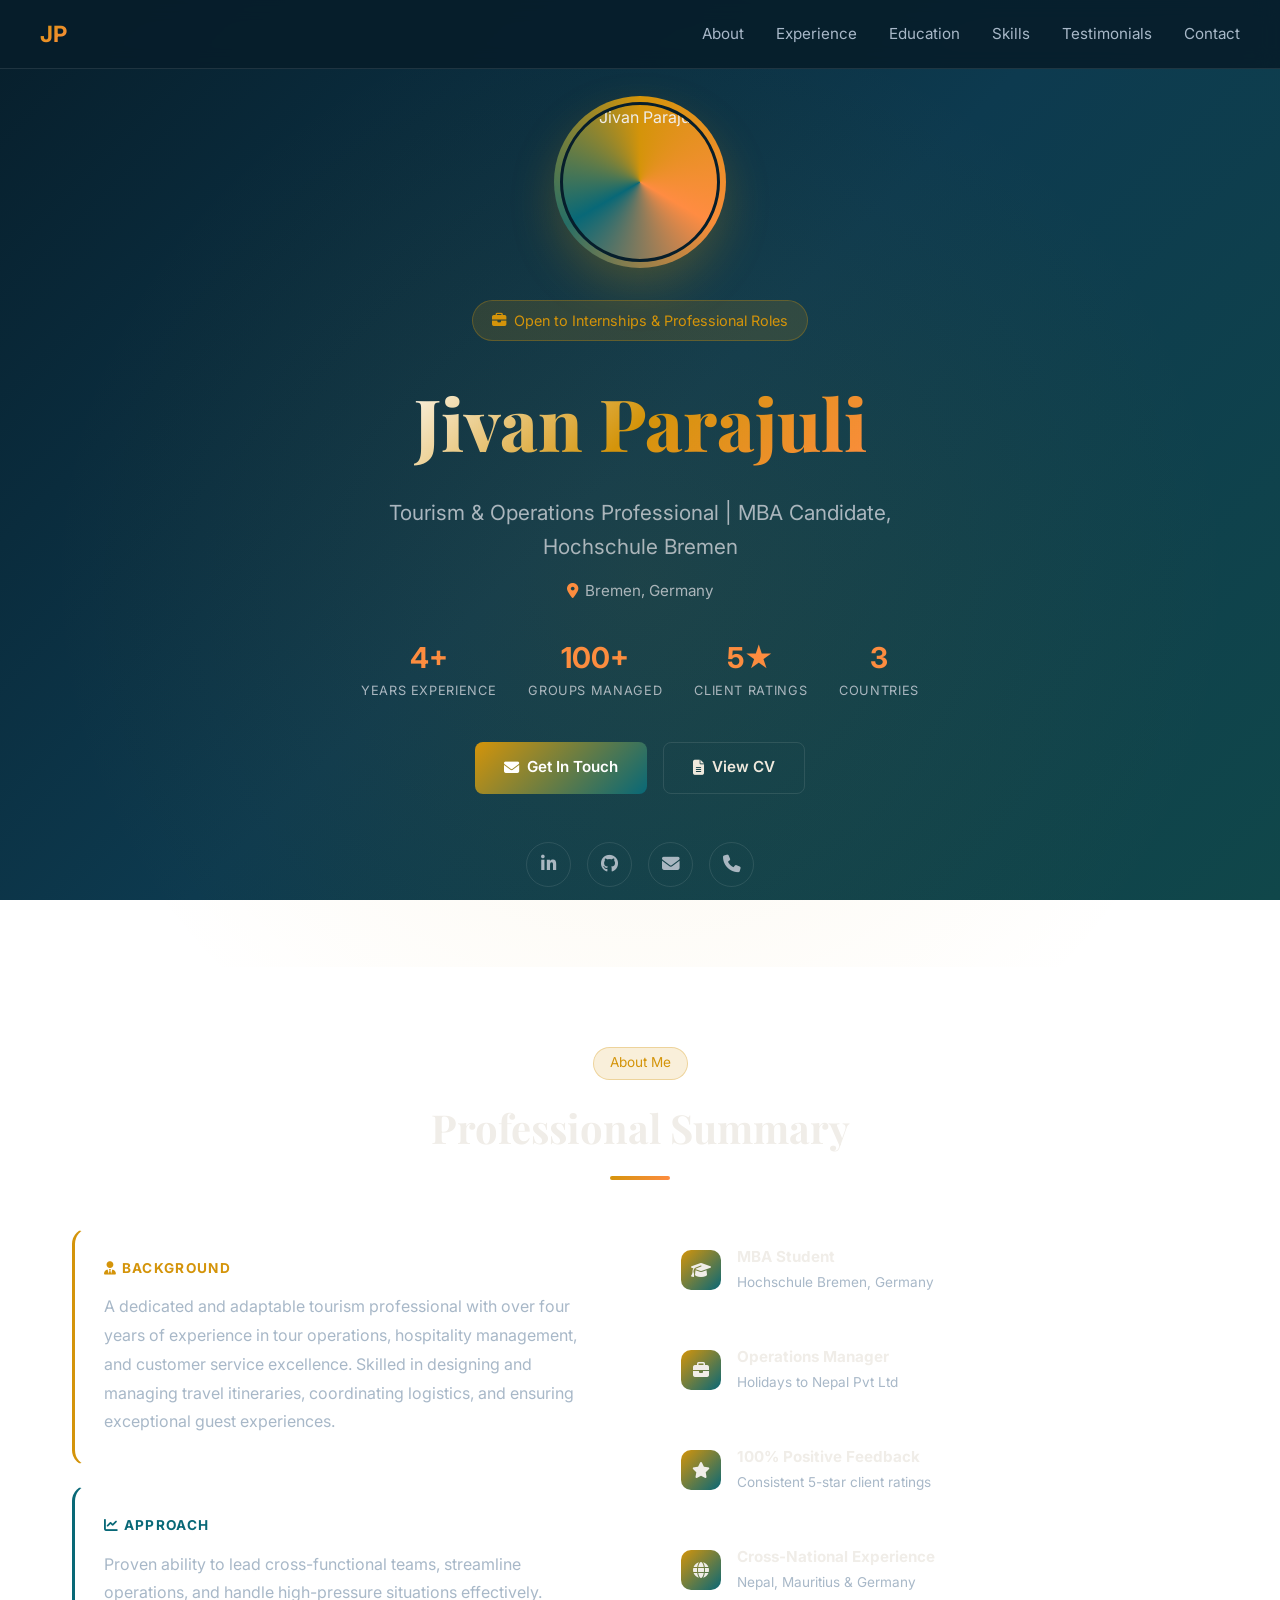
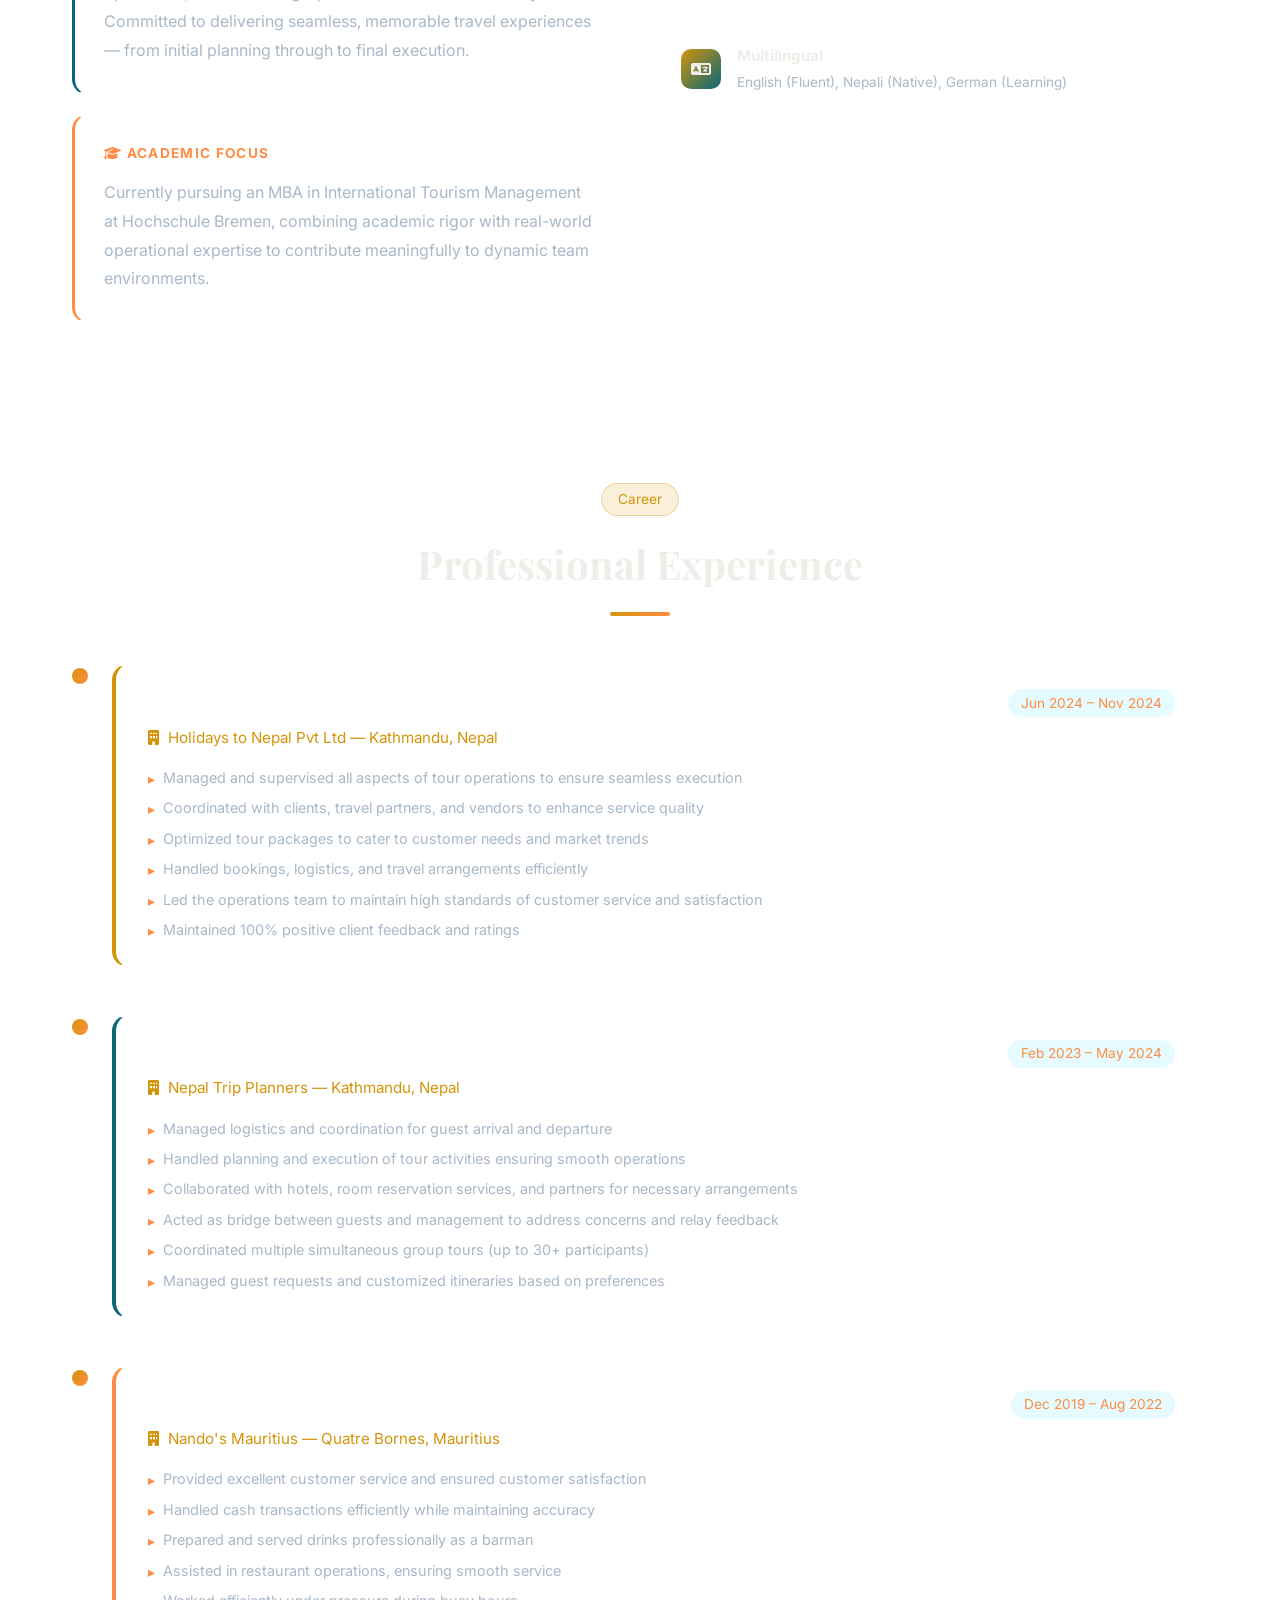
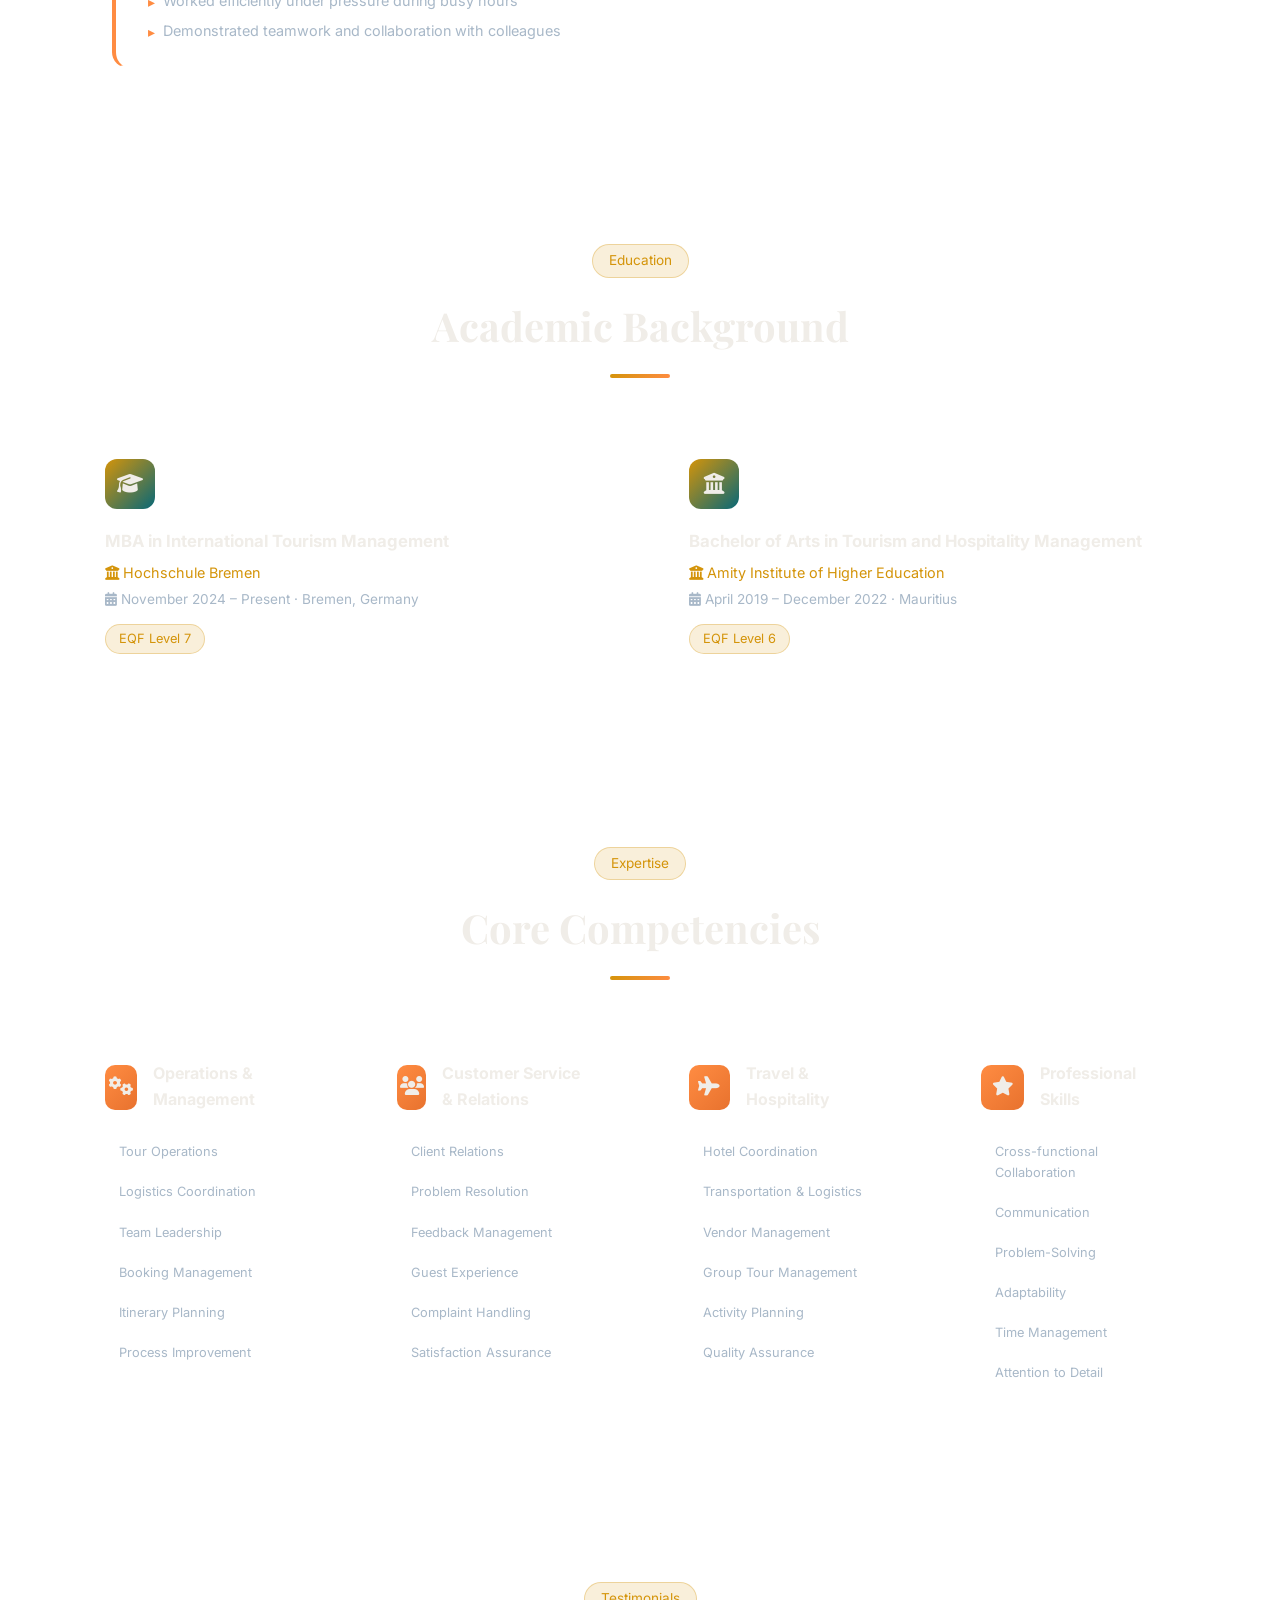
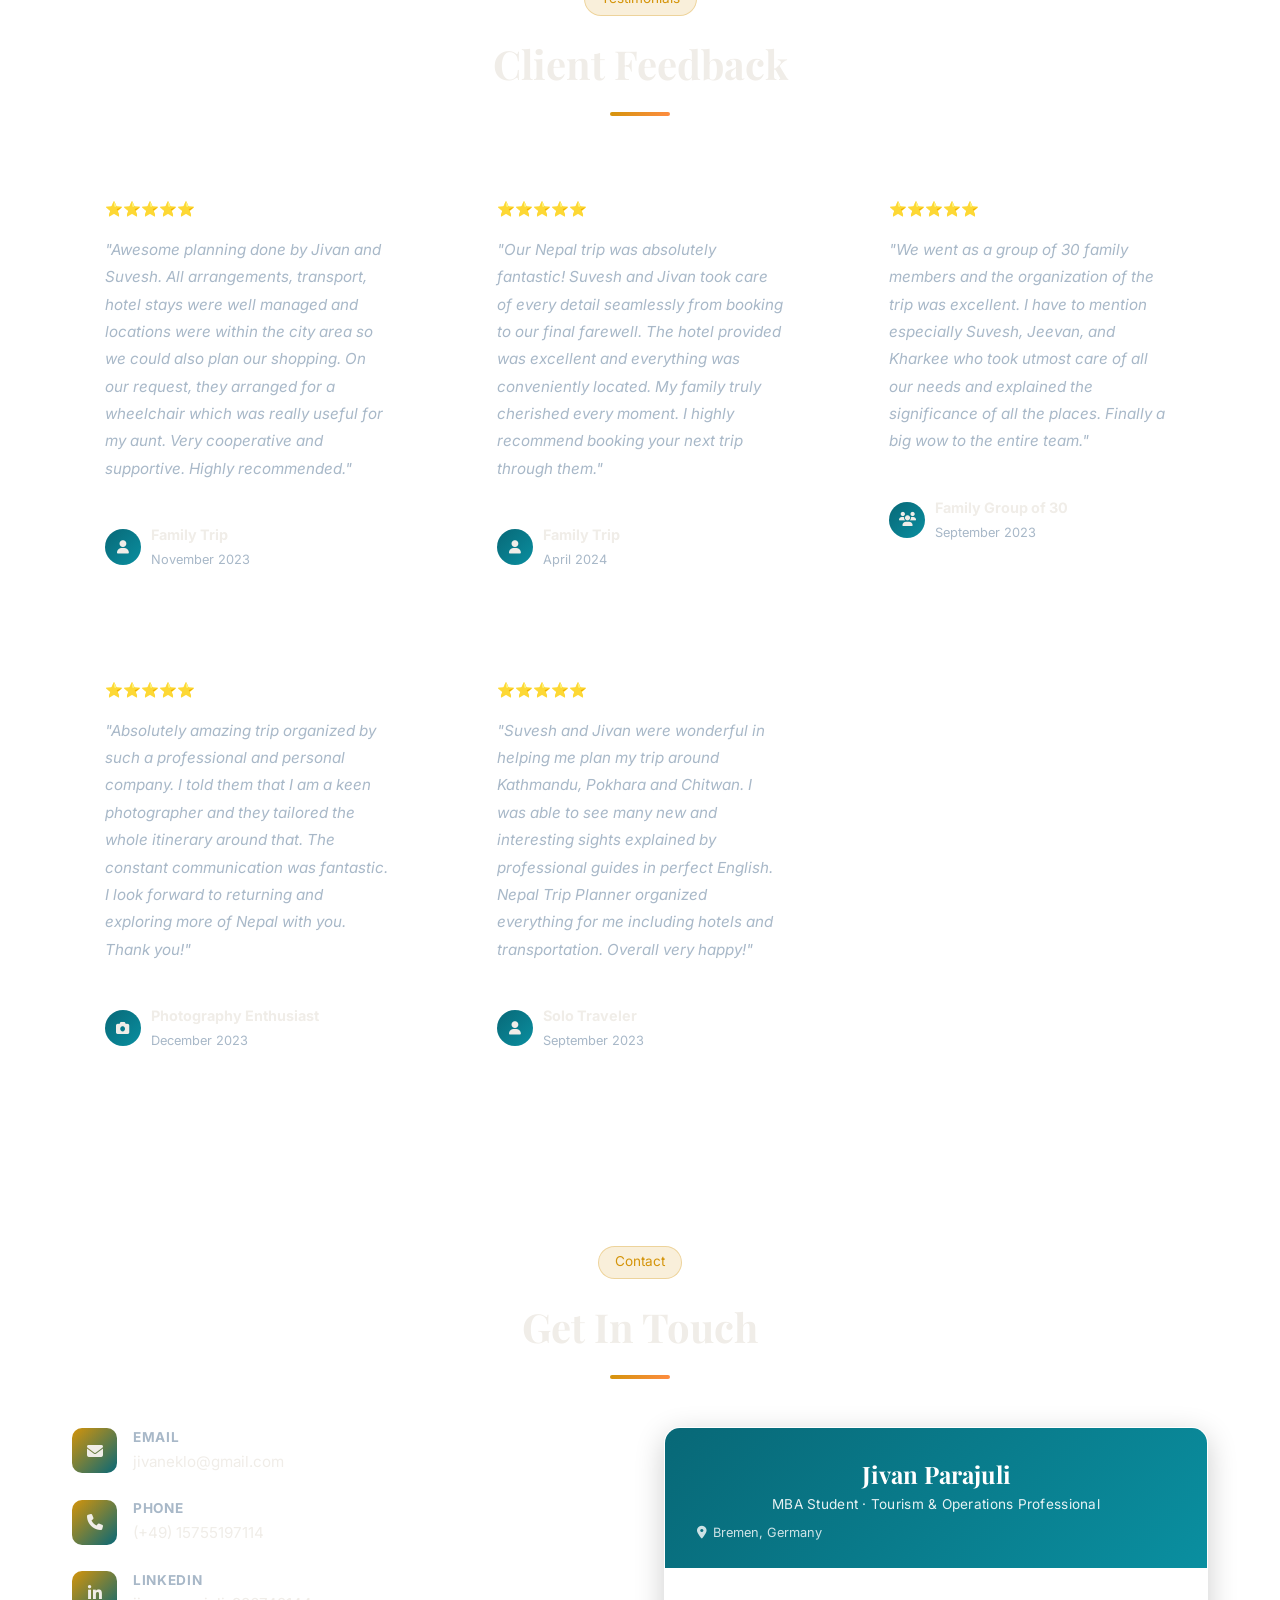
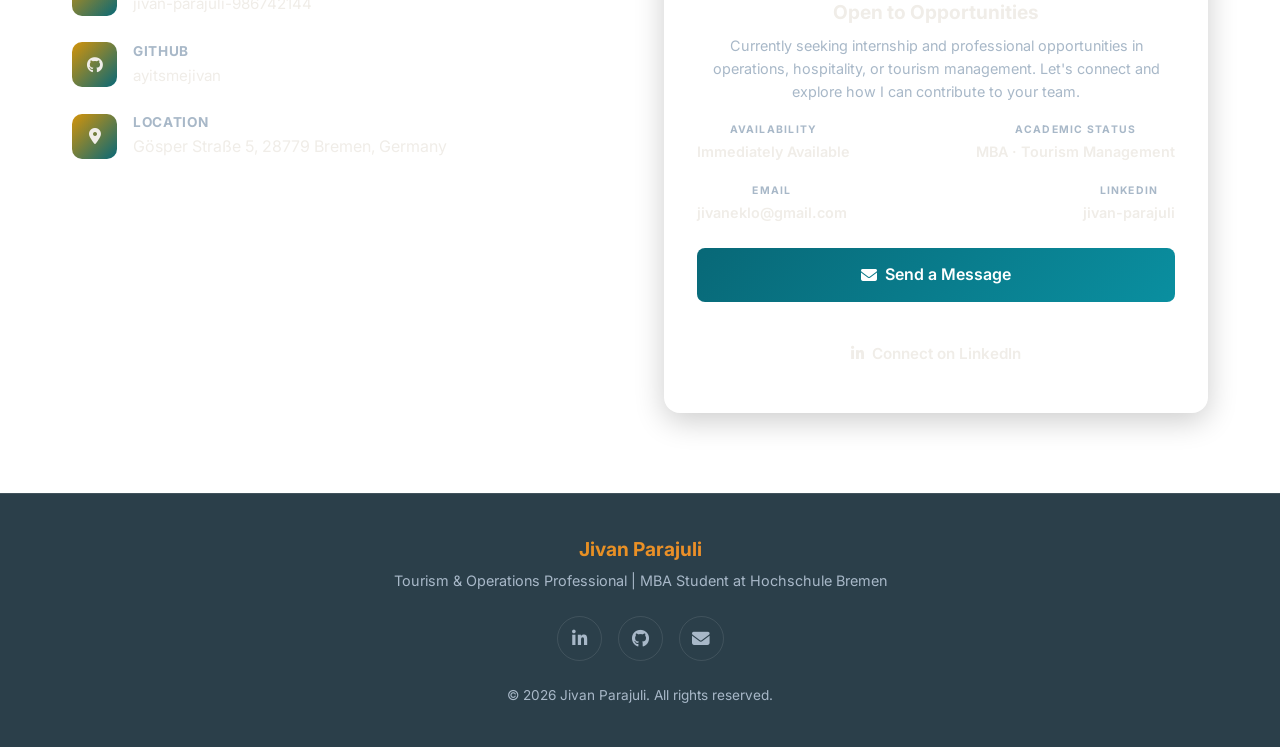
==== commit 4545767c: "Redesign portfolio UI for a cleaner, more professional presentation - Remove spinning animation from" ====
--- a/index.html
+++ b/index.html
@@ -7,12 +7,12 @@
     <meta name="keywords" content="Jivan Parajuli, Tourism, Operations, Portfolio, MBA, Hochschule Bremen">
     <meta property="og:title" content="Jivan Parajuli | Portfolio">
     <meta property="og:description" content="Tourism & Operations Professional with 4+ years of experience">
-    <meta property="og:url" content="https://locallens.homes">
+    <meta property="og:url" content="https://ayitsmejivan.github.io/Portfolio">
     <title>Jivan Parajuli | Tourism & Operations Professional</title>
     <link rel="stylesheet" href="https://cdnjs.cloudflare.com/ajax/libs/font-awesome/6.5.0/css/all.min.css">
     <link rel="preconnect" href="https://fonts.googleapis.com">
     <link rel="preconnect" href="https://fonts.gstatic.com" crossorigin>
-    <link href="https://fonts.googleapis.com/css2?family=Playfair+Display:wght@600;700;800&family=Inter:wght@300;400;500;600;700&family=Caveat:wght@400;600;700&display=swap" rel="stylesheet">
+    <link href="https://fonts.googleapis.com/css2?family=Playfair+Display:wght@600;700;800&family=Inter:wght@300;400;500;600;700&display=swap" rel="stylesheet">
     <link rel="stylesheet" href="styles.css">
     <style>
         /* CSS Variables - Tourism & Hospitality Theme */
@@ -128,19 +128,7 @@
             inset: 0;
             border-radius: 50%;
             background: conic-gradient(var(--primary-color), var(--accent-color), var(--secondary-color), var(--primary-color));
-            animation: spinRing 4s linear infinite;
             z-index: 0;
-        }
-
-        @keyframes spinRing {
-            from { transform: rotate(0deg); }
-            to { transform: rotate(360deg); }
-        }
-
-        @media (prefers-reduced-motion: reduce) {
-            .hero-photo-ring {
-                animation: none;
-            }
         }
 
         .hero-photo {
@@ -155,24 +143,7 @@
             border: 3px solid var(--dark-bg);
             z-index: 1;
             display: block;
-            box-shadow: 0 20px 50px rgba(212, 148, 10, 0.4);
-        }
-
-        .hero-photo-badge {
-            position: absolute;
-            bottom: 4px;
-            right: 4px;
-            width: 34px;
-            height: 34px;
-            border-radius: 50%;
-            background: linear-gradient(135deg, #FFB347, #FF8C42);
-            border: 3px solid var(--dark-bg);
-            display: flex;
-            align-items: center;
-            justify-content: center;
-            font-size: 0.7rem;
-            color: #fff;
-            z-index: 2;
+            box-shadow: 0 20px 50px rgba(212, 148, 10, 0.3);
         }
 
         .hero-badge {
@@ -900,70 +871,39 @@
         }
 
         .testimonial {
-            background: var(--light-bg);
-            border: 1px solid rgba(212, 148, 10, 0.2);
-            border-radius: 12px 12px 12px 12px;
-            padding: 2rem 2rem 1.5rem;
+            background: var(--card-bg);
+            border: 1px solid var(--card-border);
+            border-radius: 16px;
+            padding: 2rem;
             transition: all 0.3s ease;
             position: relative;
-            color: var(--text-dark);
-            box-shadow: 0 4px 16px rgba(30, 43, 46, 0.1), 4px 4px 0 rgba(8, 104, 119, 0.15);
-        }
-
-        /* Luggage tag hole */
-        .testimonial::before {
-            content: '';
-            position: absolute;
-            top: -1px;
-            left: 50%;
-            transform: translateX(-50%);
-            width: 22px;
-            height: 22px;
-            border-radius: 50%;
-            background: var(--dark-bg);
-            border: 2px solid rgba(212, 148, 10, 0.4);
-            z-index: 1;
-        }
-
-        /* Coral string/dotted line above the tag */
-        .testimonial::after {
-            content: '';
-            position: absolute;
-            top: -24px;
-            left: 50%;
-            transform: translateX(-50%);
-            width: 2px;
-            height: 20px;
-            border-left: 2px dashed var(--accent-color);
         }
 
         .testimonial:hover {
-            transform: translateY(-6px) rotate(-1deg);
-            box-shadow: 0 12px 30px rgba(30, 43, 46, 0.18), 4px 4px 0 rgba(8, 104, 119, 0.25);
+            border-color: rgba(212, 148, 10, 0.4);
+            transform: translateY(-4px);
+            box-shadow: 0 12px 30px rgba(0, 0, 0, 0.3);
         }
 
         .testimonial-stars {
-            color: var(--primary-color);
-            font-size: 0.95rem;
-            margin-bottom: 0.8rem;
-            margin-top: 0.5rem;
+            color: #fbbf24;
+            font-size: 0.9rem;
+            margin-bottom: 1rem;
         }
 
         .testimonial-text {
-            color: var(--text-dark);
+            color: var(--text-muted);
             font-style: italic;
             line-height: 1.8;
             margin-bottom: 1.5rem;
-            font-size: 1rem;
-            font-family: 'Caveat', cursive;
-            font-weight: 600;
+            font-size: 0.95rem;
         }
 
         .testimonial-author {
             display: flex;
             align-items: center;
             gap: 0.6rem;
-            border-top: 1px dashed rgba(8, 104, 119, 0.3);
+            border-top: 1px solid var(--card-border);
             padding-top: 1rem;
         }
 
@@ -972,73 +912,36 @@
         }
 
         .testimonial-author-info strong {
-            color: var(--text-dark);
+            display: block;
+            font-size: 0.9rem;
         }
 
         .testimonial-author-info span {
-            color: var(--text-soft);
-        }
-
-        /* Luggage tag section background */
-        #testimonials {
-            background: linear-gradient(180deg, transparent 0%, rgba(249, 245, 240, 0.04) 100%);
-        }
-
-        /* ---- Sector color-coded experience cards ---- */
-        /* Luxury/Operations → Amber accent */
+            font-size: 0.8rem;
+            color: var(--text-muted);
+        }
+
+        /* ---- Experience cards left border ---- */
         .experience-card[data-sector="luxury"] {
             border-left: 4px solid var(--primary-color);
         }
 
-        /* Eco/Adventure → Teal accent */
         .experience-card[data-sector="eco"] {
             border-left: 4px solid var(--secondary-color);
         }
 
-        /* Cultural/Food → Coral accent */
         .experience-card[data-sector="cultural"] {
             border-left: 4px solid var(--accent-color);
         }
 
-        .sector-badge {
-            display: inline-flex;
-            align-items: center;
-            gap: 0.3rem;
-            font-size: 0.75rem;
-            padding: 0.15rem 0.6rem;
-            border-radius: 50px;
-            font-weight: 600;
-            margin-left: 0.5rem;
-            vertical-align: middle;
-        }
-
-        .sector-badge.luxury {
-            background: rgba(212, 148, 10, 0.15);
-            color: var(--primary-color);
-            border: 1px solid rgba(212, 148, 10, 0.3);
-        }
-
-        .sector-badge.eco {
-            background: rgba(8, 104, 119, 0.15);
-            color: var(--secondary-color);
-            border: 1px solid rgba(8, 104, 119, 0.3);
-        }
-
-        .sector-badge.cultural {
-            background: rgba(255, 140, 66, 0.15);
-            color: var(--accent-color);
-            border: 1px solid rgba(255, 140, 66, 0.3);
-        }
-
         /* ---- Professional Contact CTA Card ---- */
         .contact-cta {
-            background: var(--card-bg-white);
-            border: none;
+            background: var(--card-bg);
+            border: 1px solid var(--card-border);
             border-radius: 16px;
             padding: 0;
             overflow: hidden;
-            color: var(--text-dark);
-            box-shadow: 0 8px 30px rgba(30, 43, 46, 0.2);
+            box-shadow: 0 8px 30px rgba(0, 0, 0, 0.2);
             position: relative;
         }
 
@@ -1077,12 +980,12 @@
 
         .cta-card-body h3 {
             font-size: 1.2rem;
-            color: var(--text-dark);
+            color: var(--text-light);
             margin-bottom: 0.4rem;
         }
 
         .cta-card-body p {
-            color: var(--text-soft);
+            color: var(--text-muted);
             margin-bottom: 0;
             font-size: 0.9rem;
             line-height: 1.6;
@@ -1107,13 +1010,13 @@
             font-weight: 700;
             letter-spacing: 0.12em;
             text-transform: uppercase;
-            color: var(--text-soft);
+            color: var(--text-muted);
         }
 
         .cta-detail-value {
             font-size: 0.9rem;
             font-weight: 600;
-            color: var(--text-dark);
+            color: var(--text-light);
         }
 
         .cta-card-body .contact-cta-buttons {
@@ -1141,28 +1044,27 @@
             box-shadow: 0 8px 20px rgba(8, 104, 119, 0.4);
         }
 
-        /* ---- About section "island" backgrounds ---- */
-        .about-island {
+        /* ---- About section panels ---- */
+        .about-panel {
+            background: var(--card-bg);
+            border: 1px solid var(--card-border);
             border-radius: 16px;
             padding: 1.8rem;
         }
 
-        .about-island-amber {
-            background: rgba(212, 148, 10, 0.06);
-            border: 1px solid rgba(212, 148, 10, 0.15);
-        }
-
-        .about-island-teal {
-            background: rgba(8, 104, 119, 0.06);
-            border: 1px solid rgba(8, 104, 119, 0.15);
-        }
-
-        .about-island-coral {
-            background: rgba(255, 140, 66, 0.06);
-            border: 1px solid rgba(255, 140, 66, 0.15);
-        }
-
-        .about-island h4 {
+        .about-panel-accent {
+            border-left: 3px solid var(--primary-color);
+        }
+
+        .about-panel-teal {
+            border-left: 3px solid var(--secondary-color);
+        }
+
+        .about-panel-coral {
+            border-left: 3px solid var(--accent-color);
+        }
+
+        .about-panel h4 {
             font-size: 0.85rem;
             font-weight: 700;
             text-transform: uppercase;
@@ -1170,100 +1072,25 @@
             margin-bottom: 0.8rem;
         }
 
-        .about-island-amber h4 { color: var(--primary-color); }
-        .about-island-teal h4  { color: var(--secondary-color); }
-        .about-island-coral h4 { color: var(--accent-color); }
-
-        /* ---- Wave divider between sections ---- */
-        .wave-divider {
-            width: 100%;
-            overflow: hidden;
-            line-height: 0;
-            margin: -1px 0;
-        }
-
-        .wave-divider svg {
-            display: block;
-            width: 100%;
-        }
-
-        /* ---- Destinations stats (enhanced) ---- */
-        .destinations-stats {
-            display: flex;
-            gap: 2.5rem;
-            justify-content: center;
-            flex-wrap: wrap;
-            margin-top: 1.5rem;
-        }
-
-        .dest-stat {
-            display: flex;
-            flex-direction: column;
-            align-items: center;
-            gap: 0.3rem;
-        }
-
-        .dest-stat-icon {
-            width: 48px;
-            height: 48px;
-            border-radius: 50%;
-            display: flex;
-            align-items: center;
-            justify-content: center;
-            font-size: 1.2rem;
-            margin-bottom: 0.2rem;
-        }
-
-        .dest-stat-icon.amber  { background: rgba(212, 148, 10, 0.15); color: var(--primary-color); }
-        .dest-stat-icon.teal   { background: rgba(8, 104, 119, 0.15);  color: var(--secondary-color); }
-        .dest-stat-icon.coral  { background: rgba(255, 140, 66, 0.15); color: var(--accent-color); }
-        .dest-stat-icon.green  { background: rgba(72, 159, 72, 0.15);  color: #489f48; }
-
-        .dest-stat-number {
-            font-size: 1.5rem;
-            font-weight: 700;
-            color: var(--text-light);
-        }
-
-        .dest-stat-label {
-            font-size: 0.75rem;
-            color: var(--text-muted);
-            text-transform: uppercase;
-            letter-spacing: 0.06em;
-            text-align: center;
-        }
-
-        /* About islands text */
-        .about-island p {
+        .about-panel-accent h4 { color: var(--primary-color); }
+        .about-panel-teal h4  { color: var(--secondary-color); }
+        .about-panel-coral h4 { color: var(--accent-color); }
+
+        /* About panels text */
+        .about-panel p {
             color: var(--text-muted);
             line-height: 1.8;
             margin: 0;
         }
 
-        /* About islands container flex layout */
-        .about-islands-column {
+        /* About panels container flex layout */
+        .about-panels-column {
             display: flex;
             flex-direction: column;
             gap: 1.2rem;
         }
 
-        /* Experience sector legend */
-        .experience-sector-legend {
-            display: flex;
-            gap: 0.8rem;
-            flex-wrap: wrap;
-            margin-bottom: 0.5rem;
-            align-items: center;
-        }
-
-        .experience-sector-legend-label {
-            font-size: 0.78rem;
-            color: var(--text-muted);
-            text-transform: uppercase;
-            letter-spacing: 0.08em;
-        }
-
-        /* Water ripple on primary buttons */
+        /* Button hover ripple */
         .btn-primary {
             position: relative;
             overflow: hidden;
@@ -1313,17 +1140,16 @@
         <div class="hero-photo-wrapper">
             <div class="hero-photo-ring"></div>
             <img
-                src="https://github.com/user-attachments/assets/c032e1f9-fd9f-49f1-9ad5-b16f504ec46c"
+                src="https://github.com/user-attachments/assets/973b5a13-7415-41c1-b126-5f79c3ff8ed6"
                 alt="Jivan Parajuli"
                 class="hero-photo"
             />
-            <div class="hero-photo-badge"><i class="fas fa-check"></i></div>
         </div>
         <div class="hero-badge">
-            <i class="fas fa-map-marker-alt"></i> Available for Internships & Professional Opportunities
+            <i class="fas fa-briefcase"></i> Open to Internships &amp; Professional Roles
         </div>
         <h1 class="hero-title">Jivan Parajuli</h1>
-        <p class="hero-subtitle">Tourism & Operations Professional | MBA Student at Hochschule Bremen</p>
+        <p class="hero-subtitle">Tourism &amp; Operations Professional | MBA Candidate, Hochschule Bremen</p>
         <div class="hero-location">
             <i class="fas fa-map-marker-alt"></i>
             <span>Bremen, Germany</span>
@@ -1339,33 +1165,11 @@
             </div>
             <div class="stat-item">
                 <div class="stat-number">5★</div>
-                <div class="stat-label">Client Reviews</div>
+                <div class="stat-label">Client Ratings</div>
             </div>
             <div class="stat-item">
                 <div class="stat-number">3</div>
                 <div class="stat-label">Countries</div>
-            </div>
-        </div>
-        <div class="destinations-stats">
-            <div class="dest-stat">
-                <div class="dest-stat-icon amber"><i class="fas fa-globe-asia"></i></div>
-                <div class="dest-stat-number">3</div>
-                <div class="dest-stat-label">Continents Explored</div>
-            </div>
-            <div class="dest-stat">
-                <div class="dest-stat-icon teal"><i class="fas fa-hotel"></i></div>
-                <div class="dest-stat-number">50+</div>
-                <div class="dest-stat-label">Hotels Partnered</div>
-            </div>
-            <div class="dest-stat">
-                <div class="dest-stat-icon coral"><i class="fas fa-route"></i></div>
-                <div class="dest-stat-number">200+</div>
-                <div class="dest-stat-label">Tours Designed</div>
-            </div>
-            <div class="dest-stat">
-                <div class="dest-stat-icon green"><i class="fas fa-language"></i></div>
-                <div class="dest-stat-number">3</div>
-                <div class="dest-stat-label">Languages Spoken</div>
             </div>
         </div>
         <div class="hero-buttons">
@@ -1399,30 +1203,30 @@
             <h2 class="section-title">Professional Summary</h2>
             <div class="section-divider"></div>
         </div>
-        <!-- Island Resort: three-island about layout -->
         <div class="about-grid">
-            <div class="about-text about-islands-column">
-                <div class="about-island about-island-amber">
-                    <h4><i class="fas fa-sun"></i> My Story</h4>
+            <div class="about-text about-panels-column">
+                <div class="about-panel about-panel-accent">
+                    <h4><i class="fas fa-user-tie"></i> Background</h4>
                     <p>
                         A dedicated and adaptable tourism professional with over four years of experience in tour operations,
                         hospitality management, and customer service excellence. Skilled in designing and managing travel
                         itineraries, coordinating logistics, and ensuring exceptional guest experiences.
                     </p>
                 </div>
-                <div class="about-island about-island-teal">
-                    <h4><i class="fas fa-compass"></i> My Philosophy</h4>
+                <div class="about-panel about-panel-teal">
+                    <h4><i class="fas fa-chart-line"></i> Approach</h4>
                     <p>
-                        Proven ability to lead cross-functional teams, streamline operations, and efficiently handle
-                        high-pressure situations. Passionate about crafting seamless and memorable travel experiences
-                        from planning to execution.
+                        Proven ability to lead cross-functional teams, streamline operations, and handle high-pressure
+                        situations effectively. Committed to delivering seamless, memorable travel experiences — from
+                        initial planning through to final execution.
                     </p>
                 </div>
-                <div class="about-island about-island-coral">
-                    <h4><i class="fas fa-rocket"></i> What I Offer</h4>
+                <div class="about-panel about-panel-coral">
+                    <h4><i class="fas fa-graduation-cap"></i> Academic Focus</h4>
                     <p>
-                        Currently pursuing an MBA in International Tourism Management at Hochschule Bremen — bringing
-                        academic rigor and real-world operational excellence to dynamic team environments.
+                        Currently pursuing an MBA in International Tourism Management at Hochschule Bremen, combining
+                        academic rigor with real-world operational expertise to contribute meaningfully to dynamic
+                        team environments.
                     </p>
                 </div>
             </div>
@@ -1483,7 +1287,7 @@
                 </div>
                 <div class="experience-card" data-sector="luxury">
                     <div class="exp-header">
-                        <div class="exp-title">Operations Manager <span class="sector-badge luxury"><i class="fas fa-gem"></i> Luxury &amp; Operations</span></div>
+                        <div class="exp-title">Operations Manager</div>
                         <div class="exp-date">Jun 2024 – Nov 2024</div>
                     </div>
                     <div class="exp-company"><i class="fas fa-building"></i> Holidays to Nepal Pvt Ltd — Kathmandu, Nepal</div>
@@ -1505,7 +1309,7 @@
                 </div>
                 <div class="experience-card" data-sector="eco">
                     <div class="exp-header">
-                        <div class="exp-title">Tour Officer <span class="sector-badge eco"><i class="fas fa-mountain"></i> Eco-Tourism</span></div>
+                        <div class="exp-title">Tour Officer</div>
                         <div class="exp-date">Feb 2023 – May 2024</div>
                     </div>
                     <div class="exp-company"><i class="fas fa-building"></i> Nepal Trip Planners — Kathmandu, Nepal</div>
@@ -1527,7 +1331,7 @@
                 </div>
                 <div class="experience-card" data-sector="cultural">
                     <div class="exp-header">
-                        <div class="exp-title">Waiter / Barman / Cashier <span class="sector-badge cultural"><i class="fas fa-utensils"></i> F&amp;B Service</span></div>
+                        <div class="exp-title">Waiter / Barman / Cashier</div>
                         <div class="exp-date">Dec 2019 – Aug 2022</div>
                     </div>
                     <div class="exp-company"><i class="fas fa-building"></i> Nando's Mauritius — Quatre Bornes, Mauritius</div>
@@ -1639,8 +1443,8 @@
     <!-- Testimonials Section -->
     <section id="testimonials">
         <div class="section-header">
-            <span class="section-tag">Reviews</span>
-            <h2 class="section-title">Client Testimonials</h2>
+            <span class="section-tag">Testimonials</span>
+            <h2 class="section-title">Client Feedback</h2>
             <div class="section-divider"></div>
         </div>
         <div class="testimonials-grid">
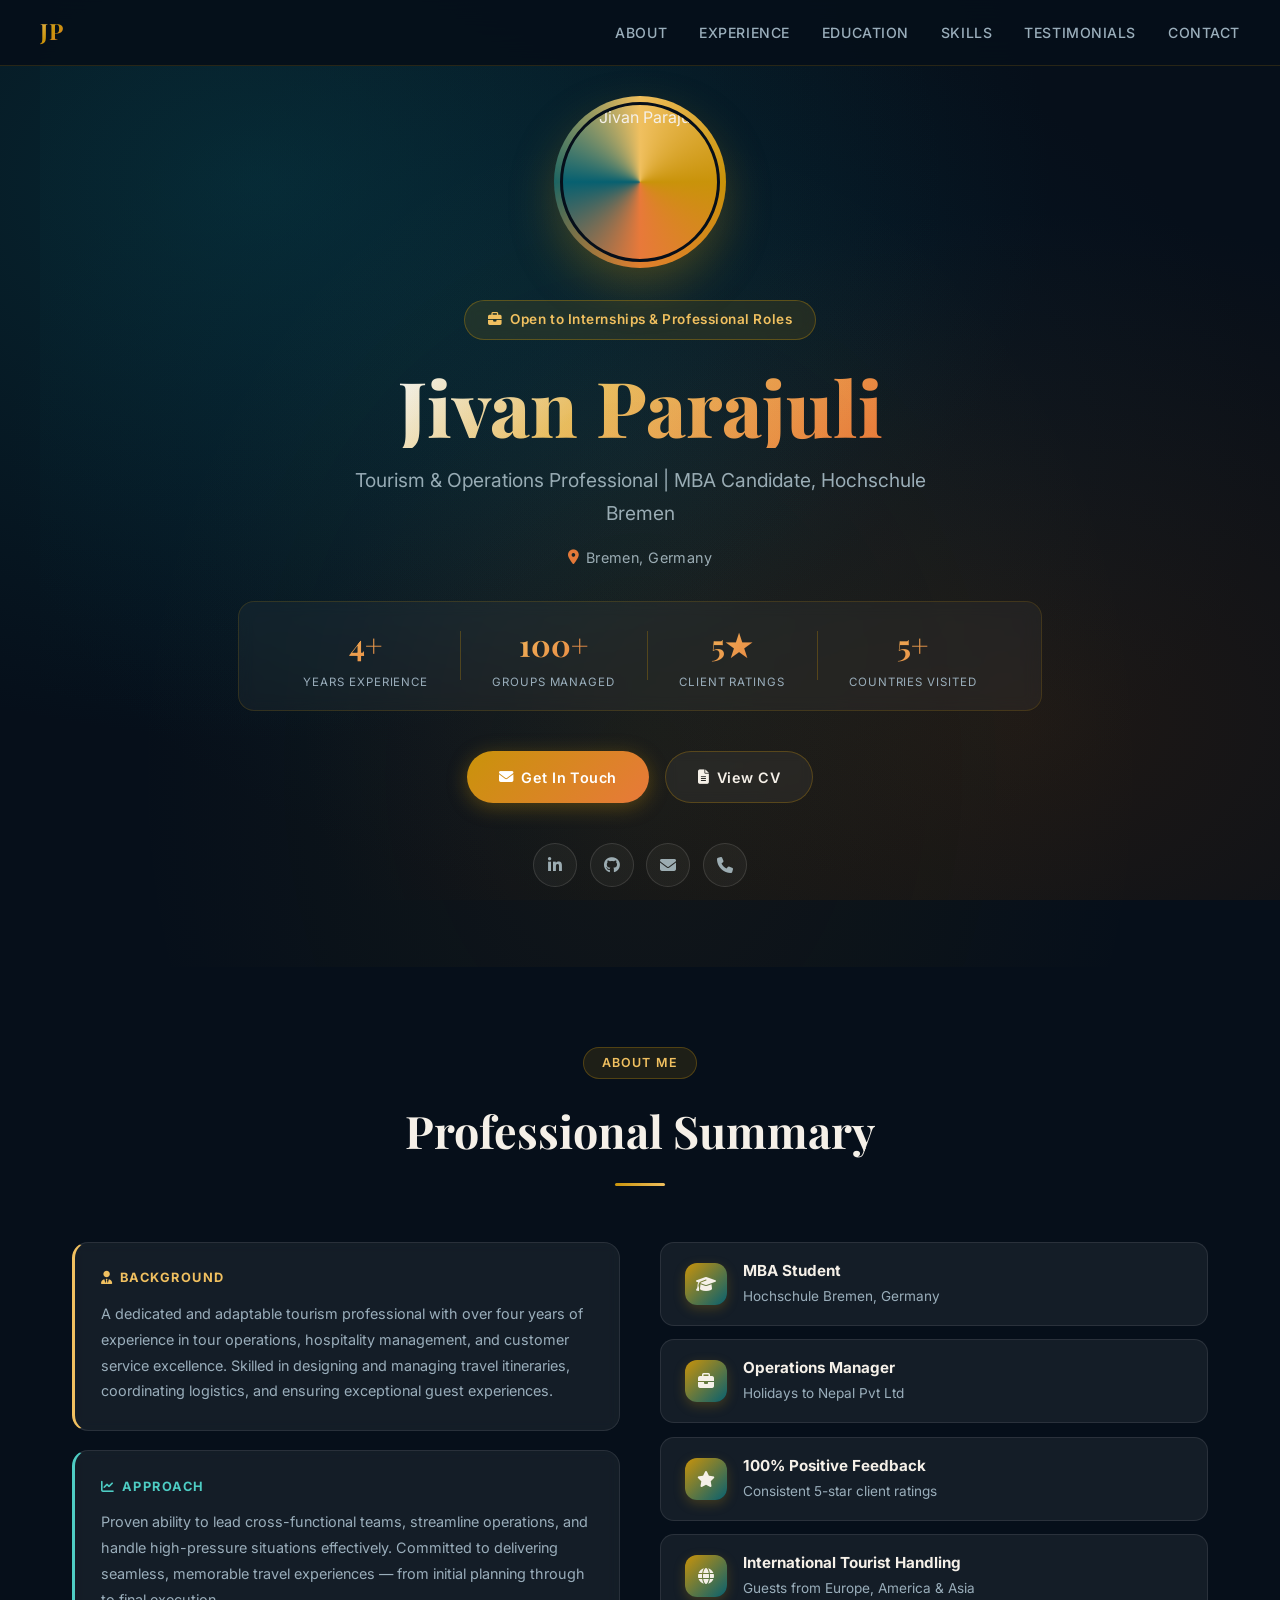
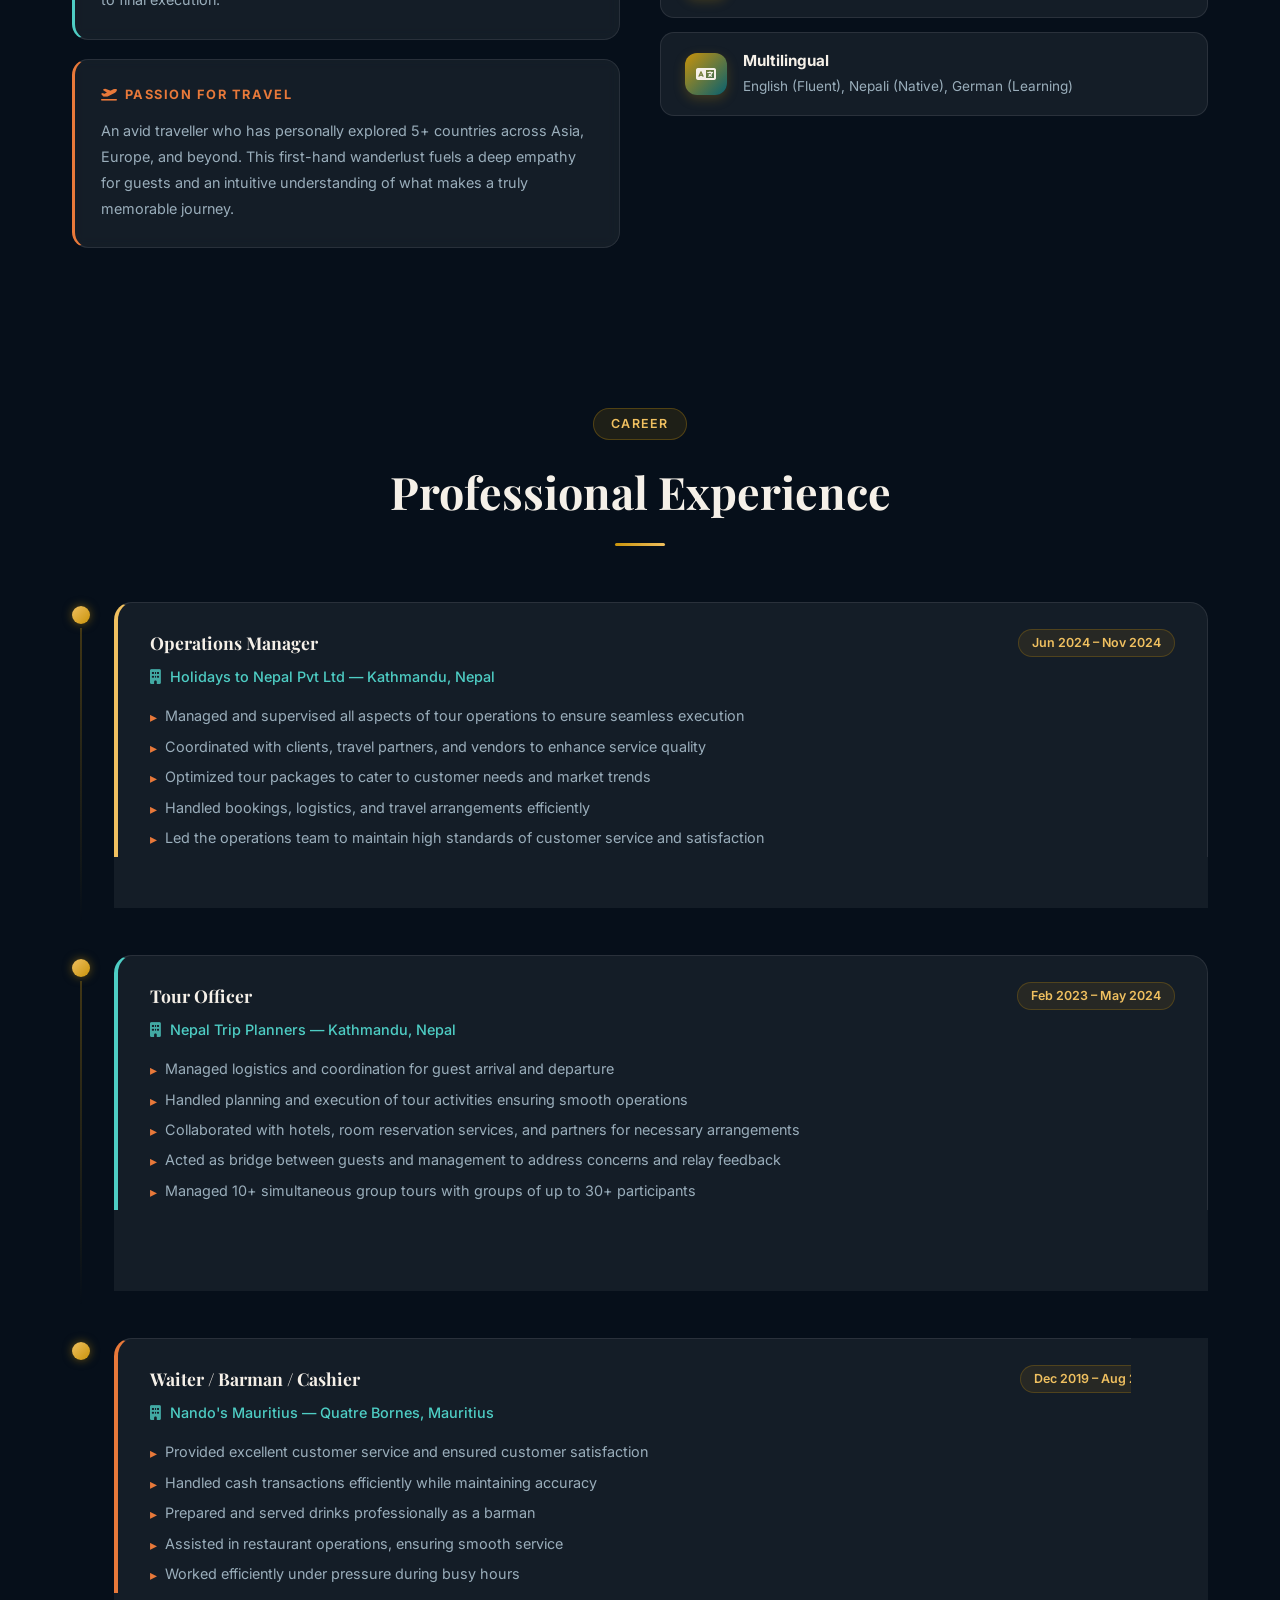
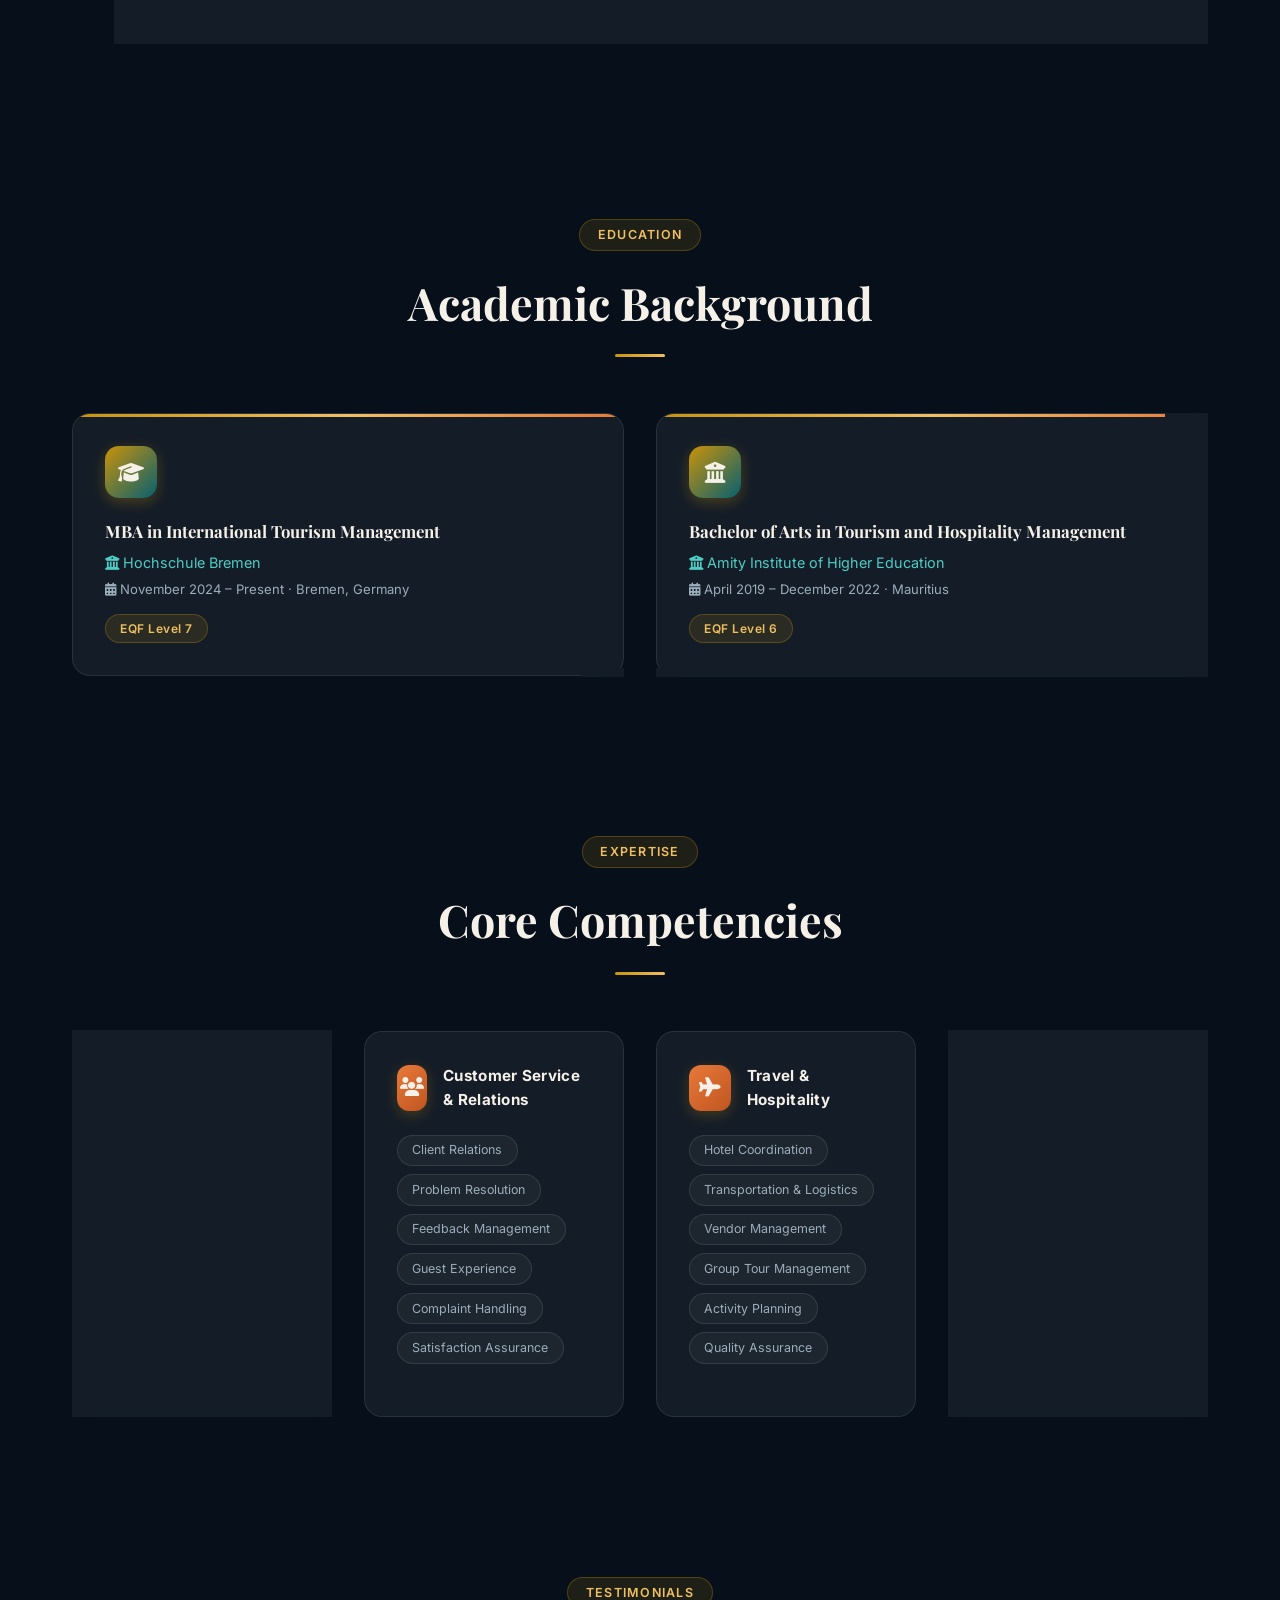
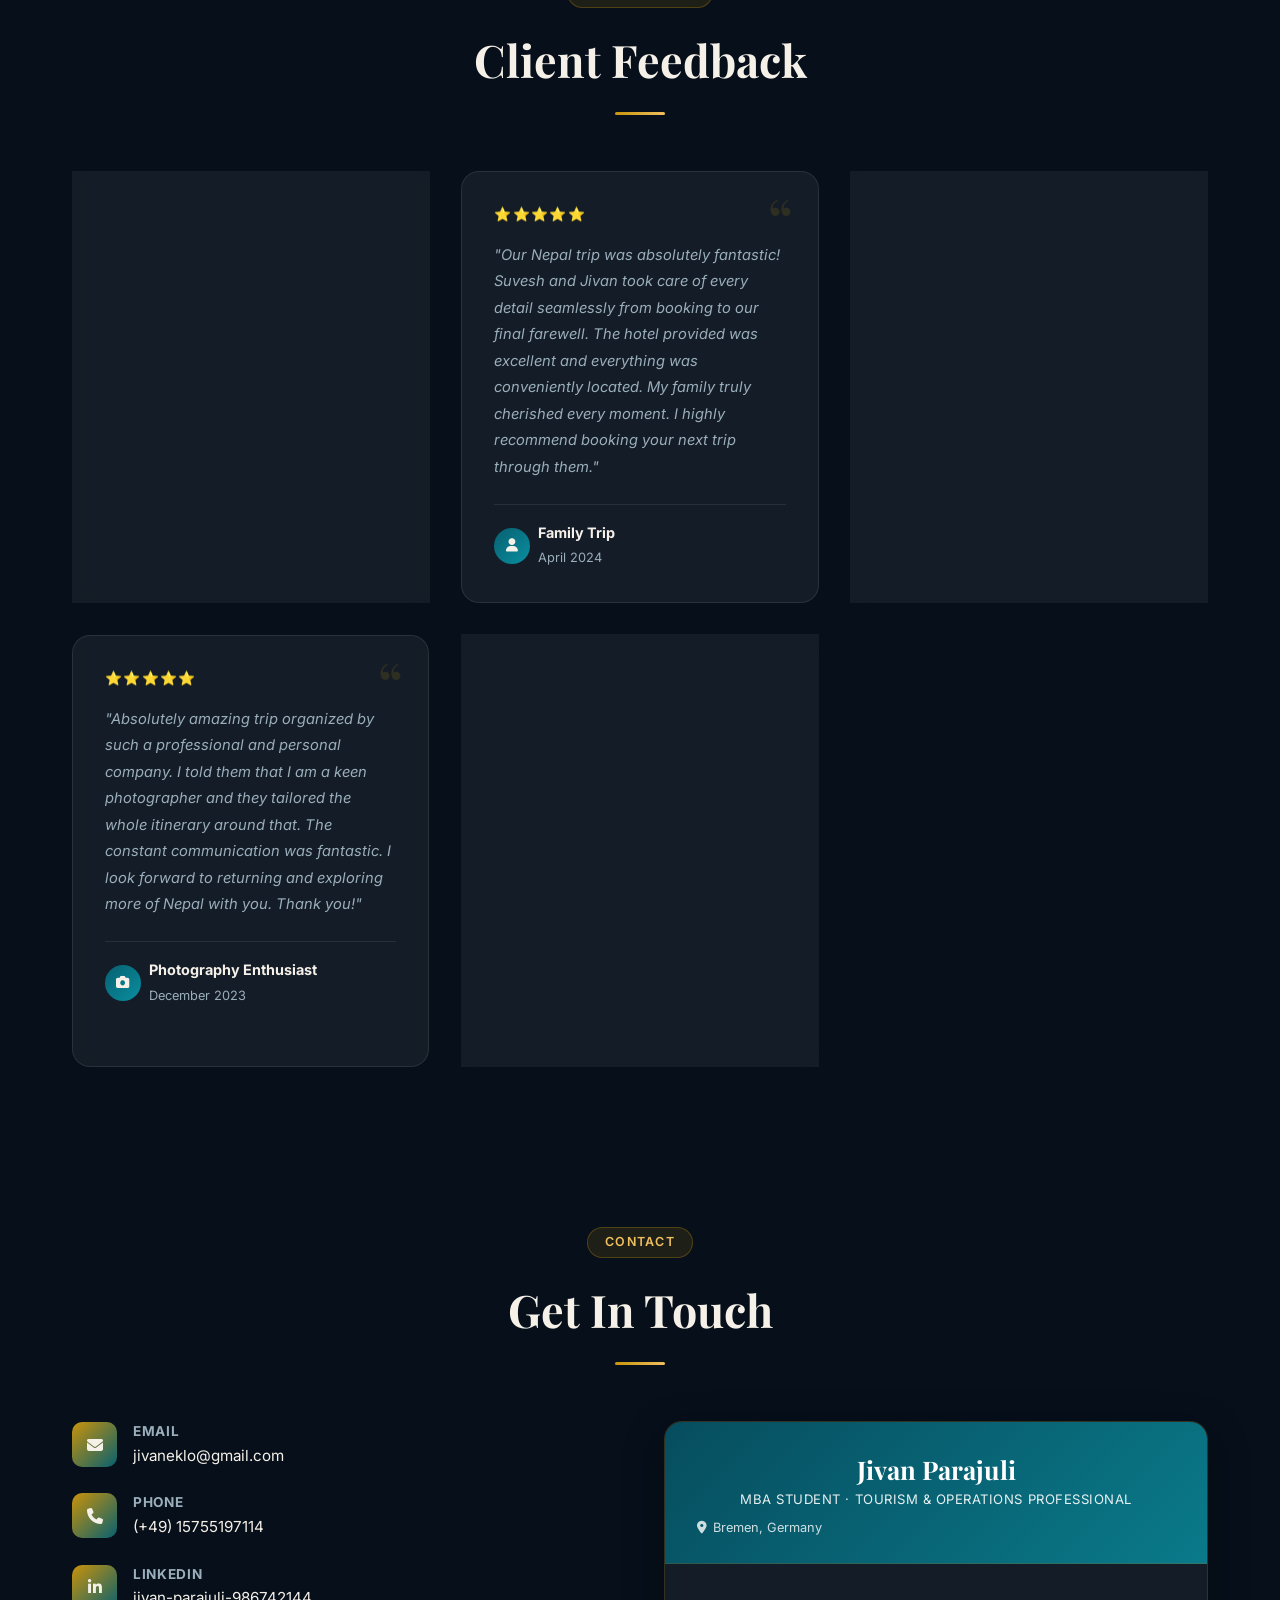
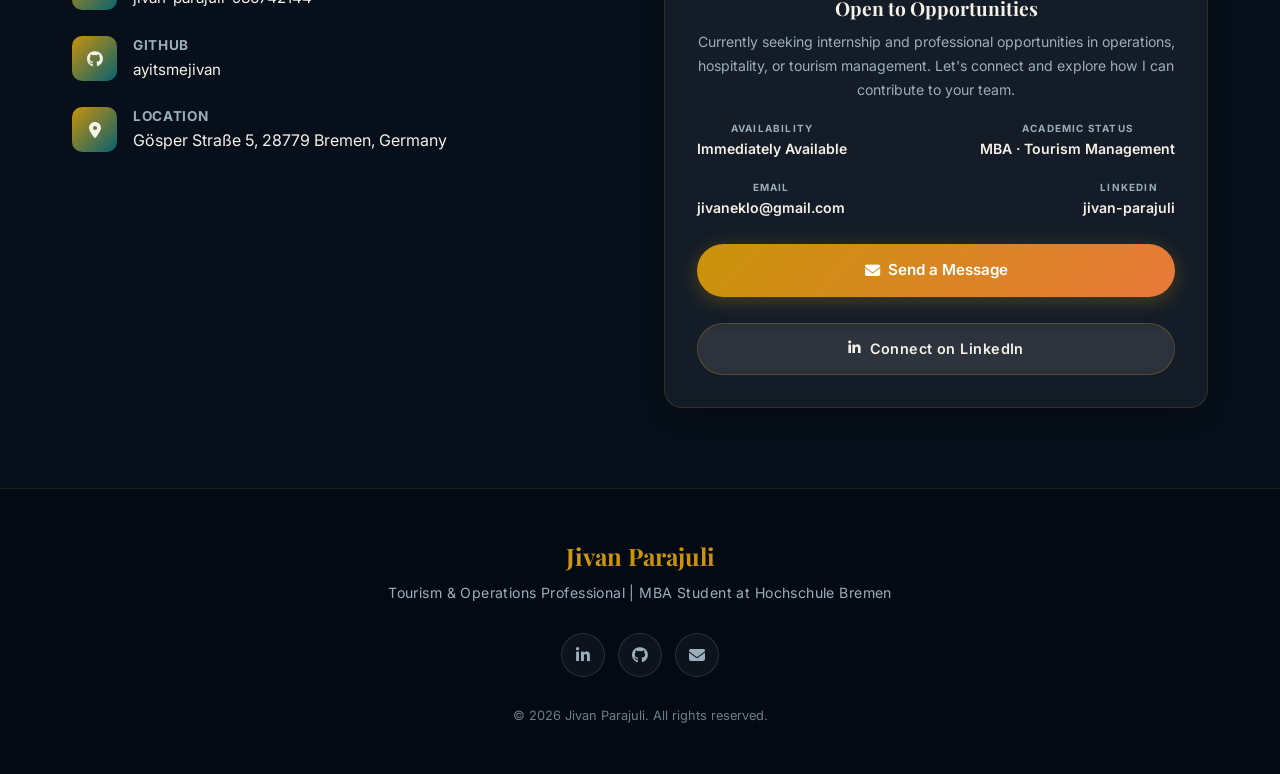
==== commit b7493b52: "Update portfolio: fix false claims, add tourist details, enhance luxury theme, improve CV print Co-a" ====
--- a/index.html
+++ b/index.html
@@ -15,16 +15,19 @@
     <link href="https://fonts.googleapis.com/css2?family=Playfair+Display:wght@600;700;800&family=Inter:wght@300;400;500;600;700&display=swap" rel="stylesheet">
     <link rel="stylesheet" href="styles.css">
     <style>
-        /* CSS Variables - Tourism & Hospitality Theme */
+        /* CSS Variables - Luxury Tourism & Hospitality Theme */
         :root {
-            --dark-bg: #071E2B;
-            --primary-color: #D4940A;
-            --secondary-color: #086877;
-            --accent-color: #FF8C42;
-            --text-light: #F0EDE8;
-            --text-muted: #A8B8C8;
-            --card-bg: rgba(255, 255, 255, 0.05);
-            --card-border: rgba(255, 255, 255, 0.1);
+            --dark-bg: #060F1A;
+            --primary-color: #C9930A;
+            --secondary-color: #076070;
+            --accent-color: #E8793A;
+            --gold-light: #F0C060;
+            --teal-light: #4ECDC4;
+            --text-light: #F5F0E8;
+            --text-muted: #9AAEBB;
+            --card-bg: rgba(255, 255, 255, 0.045);
+            --card-border: rgba(255, 255, 255, 0.09);
+            --glass-bg: rgba(255, 255, 255, 0.06);
             /* Neutral foundation */
             --light-bg: #F9F5F0;
             --card-bg-white: #FFFFFF;
@@ -43,7 +46,11 @@
         }
 
         body {
-            background: linear-gradient(135deg, #071E2B 0%, #0D3A4F 50%, #10474A 100%);
+            background: #060F1A;
+            background-image:
+                radial-gradient(ellipse at 20% 20%, rgba(8, 80, 90, 0.35) 0%, transparent 55%),
+                radial-gradient(ellipse at 80% 80%, rgba(100, 50, 5, 0.25) 0%, transparent 50%),
+                radial-gradient(ellipse at 50% 50%, rgba(6, 40, 60, 0.4) 0%, transparent 70%);
             background-attachment: fixed;
             color: var(--text-light);
             font-family: 'Inter', 'Segoe UI', Tahoma, Geneva, Verdana, sans-serif;
@@ -56,11 +63,12 @@
             position: fixed;
             top: 0;
             width: 100%;
-            background: rgba(7, 30, 43, 0.92);
-            backdrop-filter: blur(10px);
-            border-bottom: 1px solid var(--card-border);
+            background: rgba(6, 15, 26, 0.94);
+            backdrop-filter: blur(16px);
+            -webkit-backdrop-filter: blur(16px);
+            border-bottom: 1px solid rgba(201, 147, 10, 0.18);
             z-index: 1000;
-            padding: 1rem 2rem;
+            padding: 0.9rem 2rem;
         }
 
         .nav-container {
@@ -74,11 +82,13 @@
         .nav-logo {
             font-size: 1.4rem;
             font-weight: 700;
-            background: linear-gradient(135deg, var(--primary-color), var(--accent-color));
+            font-family: 'Playfair Display', Georgia, serif;
+            background: linear-gradient(135deg, var(--gold-light), var(--primary-color), var(--accent-color));
             -webkit-background-clip: text;
             -webkit-text-fill-color: transparent;
             background-clip: text;
             text-decoration: none;
+            letter-spacing: 0.04em;
         }
 
         .nav-links {
@@ -90,13 +100,27 @@
         .nav-links a {
             color: var(--text-muted);
             text-decoration: none;
-            font-size: 0.95rem;
+            font-size: 0.88rem;
+            font-weight: 500;
+            letter-spacing: 0.04em;
+            text-transform: uppercase;
             transition: color 0.3s ease;
-        }
-
-        .nav-links a:hover {
-            color: var(--accent-color);
-        }
+            position: relative;
+        }
+
+        .nav-links a::after {
+            content: '';
+            position: absolute;
+            bottom: -3px;
+            left: 0;
+            width: 0;
+            height: 1px;
+            background: var(--primary-color);
+            transition: width 0.3s ease;
+        }
+
+        .nav-links a:hover { color: var(--gold-light); }
+        .nav-links a:hover::after { width: 100%; }
 
         /* Sections */
         section {
@@ -127,8 +151,14 @@
             position: absolute;
             inset: 0;
             border-radius: 50%;
-            background: conic-gradient(var(--primary-color), var(--accent-color), var(--secondary-color), var(--primary-color));
+            background: conic-gradient(var(--gold-light), var(--primary-color), var(--accent-color), var(--secondary-color), var(--gold-light));
             z-index: 0;
+            animation: ringRotate 8s linear infinite;
+        }
+
+        @keyframes ringRotate {
+            from { transform: rotate(0deg); }
+            to   { transform: rotate(360deg); }
         }
 
         .hero-photo {
@@ -140,41 +170,46 @@
             border-radius: 50%;
             object-fit: cover;
             object-position: top center;
-            border: 3px solid var(--dark-bg);
+            border: 3px solid #060F1A;
             z-index: 1;
             display: block;
-            box-shadow: 0 20px 50px rgba(212, 148, 10, 0.3);
+            box-shadow: 0 20px 50px rgba(201, 147, 10, 0.35);
         }
 
         .hero-badge {
             display: inline-flex;
             align-items: center;
             gap: 0.5rem;
-            background: rgba(212, 148, 10, 0.15);
-            border: 1px solid rgba(212, 148, 10, 0.3);
-            padding: 0.5rem 1.2rem;
+            background: rgba(201, 147, 10, 0.12);
+            border: 1px solid rgba(201, 147, 10, 0.35);
+            padding: 0.5rem 1.4rem;
             border-radius: 50px;
-            font-size: 0.9rem;
-            color: var(--primary-color);
+            font-size: 0.85rem;
+            font-weight: 600;
+            letter-spacing: 0.04em;
+            color: var(--gold-light);
             margin-bottom: 1.5rem;
+            backdrop-filter: blur(6px);
         }
 
         .hero-title {
-            font-size: clamp(2.5rem, 6vw, 4.5rem);
+            font-size: clamp(2.8rem, 6vw, 5rem);
             font-weight: 800;
             margin-bottom: 1rem;
             font-family: 'Playfair Display', Georgia, serif;
-            background: linear-gradient(135deg, #ffffff, var(--primary-color), var(--accent-color));
+            background: linear-gradient(135deg, #ffffff 0%, var(--gold-light) 40%, var(--accent-color) 100%);
             -webkit-background-clip: text;
             -webkit-text-fill-color: transparent;
             background-clip: text;
+            line-height: 1.1;
         }
 
         .hero-subtitle {
-            font-size: clamp(1rem, 2.5vw, 1.3rem);
+            font-size: clamp(1rem, 2.5vw, 1.2rem);
             color: var(--text-muted);
             margin-bottom: 1rem;
-            max-width: 600px;
+            max-width: 620px;
+            line-height: 1.7;
         }
 
         .hero-location {
@@ -183,8 +218,9 @@
             justify-content: center;
             gap: 0.4rem;
             color: var(--text-muted);
-            font-size: 0.95rem;
+            font-size: 0.9rem;
             margin-bottom: 2rem;
+            letter-spacing: 0.03em;
         }
 
         .hero-location i {
@@ -193,27 +229,49 @@
 
         .hero-stats {
             display: flex;
-            gap: 2rem;
+            gap: 0;
             margin-bottom: 2.5rem;
             flex-wrap: wrap;
             justify-content: center;
+            background: rgba(255, 255, 255, 0.04);
+            border: 1px solid rgba(201, 147, 10, 0.18);
+            border-radius: 16px;
+            padding: 1.2rem 2rem;
+            backdrop-filter: blur(8px);
         }
 
         .stat-item {
             text-align: center;
+            padding: 0 2rem;
+            position: relative;
+        }
+
+        .stat-item + .stat-item::before {
+            content: '';
+            position: absolute;
+            left: 0;
+            top: 15%;
+            height: 70%;
+            width: 1px;
+            background: rgba(201, 147, 10, 0.3);
         }
 
         .stat-number {
-            font-size: 1.8rem;
+            font-size: 1.9rem;
             font-weight: 700;
-            color: var(--accent-color);
+            font-family: 'Playfair Display', Georgia, serif;
+            background: linear-gradient(135deg, var(--gold-light), var(--accent-color));
+            -webkit-background-clip: text;
+            -webkit-text-fill-color: transparent;
+            background-clip: text;
         }
 
         .stat-label {
-            font-size: 0.8rem;
+            font-size: 0.72rem;
             color: var(--text-muted);
             text-transform: uppercase;
-            letter-spacing: 0.05em;
+            letter-spacing: 0.08em;
+            margin-top: 0.2rem;
         }
 
         .hero-buttons {
@@ -221,48 +279,52 @@
             gap: 1rem;
             flex-wrap: wrap;
             justify-content: center;
-            margin-bottom: 3rem;
+            margin-bottom: 2.5rem;
         }
 
         .btn {
             display: inline-flex;
             align-items: center;
             gap: 0.5rem;
-            padding: 0.8rem 1.8rem;
-            border-radius: 8px;
+            padding: 0.85rem 2rem;
+            border-radius: 50px;
             text-decoration: none;
-            font-size: 0.95rem;
+            font-size: 0.9rem;
             font-weight: 600;
-            transition: all 0.3s ease;
+            letter-spacing: 0.03em;
+            transition: all 0.35s ease;
             cursor: pointer;
             border: none;
         }
 
         .btn-primary {
-            background: linear-gradient(135deg, var(--primary-color), var(--secondary-color));
+            background: linear-gradient(135deg, var(--primary-color) 0%, var(--accent-color) 100%);
             color: white;
+            box-shadow: 0 4px 20px rgba(201, 147, 10, 0.35);
         }
 
         .btn-primary:hover {
-            transform: translateY(-2px);
-            box-shadow: 0 8px 20px rgba(212, 148, 10, 0.4);
+            transform: translateY(-3px);
+            box-shadow: 0 10px 28px rgba(201, 147, 10, 0.5);
         }
 
         .btn-outline {
-            background: transparent;
+            background: rgba(255, 255, 255, 0.05);
             color: var(--text-light);
-            border: 1px solid var(--card-border);
+            border: 1px solid rgba(201, 147, 10, 0.3);
+            backdrop-filter: blur(6px);
         }
 
         .btn-outline:hover {
-            background: var(--card-bg);
-            border-color: var(--primary-color);
-            transform: translateY(-2px);
+            background: rgba(201, 147, 10, 0.12);
+            border-color: var(--gold-light);
+            color: var(--gold-light);
+            transform: translateY(-3px);
         }
 
         .social-links {
             display: flex;
-            gap: 1rem;
+            gap: 0.8rem;
             justify-content: center;
         }
 
@@ -270,74 +332,82 @@
             display: flex;
             align-items: center;
             justify-content: center;
-            width: 45px;
-            height: 45px;
+            width: 44px;
+            height: 44px;
             border-radius: 50%;
-            border: 1px solid var(--card-border);
+            border: 1px solid rgba(255, 255, 255, 0.12);
             color: var(--text-muted);
             text-decoration: none;
-            font-size: 1.1rem;
+            font-size: 1rem;
             transition: all 0.3s ease;
+            background: rgba(255, 255, 255, 0.04);
         }
 
         .social-link:hover {
-            border-color: var(--primary-color);
-            color: var(--primary-color);
+            border-color: var(--gold-light);
+            color: var(--gold-light);
+            background: rgba(201, 147, 10, 0.12);
             transform: translateY(-3px);
+            box-shadow: 0 6px 16px rgba(201, 147, 10, 0.25);
         }
 
         /* Section Headers */
         .section-header {
             text-align: center;
-            margin-bottom: 3rem;
+            margin-bottom: 3.5rem;
         }
 
         .section-tag {
             display: inline-block;
-            background: rgba(212, 148, 10, 0.15);
-            border: 1px solid rgba(212, 148, 10, 0.3);
-            color: var(--primary-color);
-            padding: 0.3rem 1rem;
+            background: rgba(201, 147, 10, 0.12);
+            border: 1px solid rgba(201, 147, 10, 0.3);
+            color: var(--gold-light);
+            padding: 0.3rem 1.1rem;
             border-radius: 50px;
-            font-size: 0.85rem;
+            font-size: 0.78rem;
+            font-weight: 600;
+            letter-spacing: 0.1em;
+            text-transform: uppercase;
             margin-bottom: 1rem;
         }
 
         .section-title {
-            font-size: clamp(1.8rem, 4vw, 2.5rem);
+            font-size: clamp(1.9rem, 4vw, 2.8rem);
             font-weight: 700;
             margin-bottom: 1rem;
             font-family: 'Playfair Display', Georgia, serif;
+            color: var(--text-light);
         }
 
         .section-divider {
-            width: 60px;
-            height: 4px;
-            background: linear-gradient(135deg, var(--primary-color), var(--accent-color));
+            width: 50px;
+            height: 3px;
+            background: linear-gradient(135deg, var(--primary-color), var(--gold-light));
             margin: 0 auto;
             border-radius: 2px;
         }
 
         /* Cards */
         .card {
-            background: var(--card-bg);
+            background: var(--glass-bg);
             border: 1px solid var(--card-border);
-            border-radius: 16px;
+            border-radius: 18px;
             padding: 2rem;
-            transition: all 0.3s ease;
+            transition: all 0.35s ease;
+            backdrop-filter: blur(6px);
         }
 
         .card:hover {
-            border-color: rgba(212, 148, 10, 0.4);
-            transform: translateY(-4px);
-            box-shadow: 0 12px 30px rgba(0, 0, 0, 0.3);
+            border-color: rgba(201, 147, 10, 0.35);
+            transform: translateY(-5px);
+            box-shadow: 0 16px 40px rgba(0, 0, 0, 0.35), 0 0 0 1px rgba(201, 147, 10, 0.08);
         }
 
         /* About Section */
         .about-grid {
             display: grid;
             grid-template-columns: 1fr 1fr;
-            gap: 2rem;
+            gap: 2.5rem;
             align-items: start;
         }
 
@@ -350,29 +420,36 @@
         .about-highlights {
             display: flex;
             flex-direction: column;
+            gap: 0.85rem;
+        }
+
+        .highlight-item {
+            display: flex;
+            align-items: center;
             gap: 1rem;
-        }
-
-        .highlight-item {
-            display: flex;
-            align-items: center;
-            gap: 1rem;
-            background: var(--card-bg);
+            background: var(--glass-bg);
             border: 1px solid var(--card-border);
+            border-radius: 14px;
+            padding: 1rem 1.5rem;
+            transition: all 0.3s ease;
+        }
+
+        .highlight-item:hover {
+            border-color: rgba(201, 147, 10, 0.3);
+            background: rgba(255, 255, 255, 0.07);
+        }
+
+        .highlight-icon {
+            width: 42px;
+            height: 42px;
             border-radius: 12px;
-            padding: 1rem 1.5rem;
-        }
-
-        .highlight-icon {
-            width: 40px;
-            height: 40px;
-            border-radius: 10px;
             background: linear-gradient(135deg, var(--primary-color), var(--secondary-color));
             display: flex;
             align-items: center;
             justify-content: center;
             font-size: 1rem;
             flex-shrink: 0;
+            box-shadow: 0 4px 12px rgba(201, 147, 10, 0.25);
         }
 
         .highlight-text strong {
@@ -406,18 +483,19 @@
         }
 
         .timeline-dot {
-            width: 16px;
-            height: 16px;
+            width: 18px;
+            height: 18px;
             border-radius: 50%;
-            background: linear-gradient(135deg, var(--primary-color), var(--accent-color));
+            background: linear-gradient(135deg, var(--gold-light), var(--primary-color));
             flex-shrink: 0;
             margin-top: 4px;
+            box-shadow: 0 0 10px rgba(201, 147, 10, 0.5);
         }
 
         .timeline-line {
             width: 2px;
             flex: 1;
-            background: var(--card-border);
+            background: linear-gradient(to bottom, rgba(201, 147, 10, 0.3), transparent);
             margin-top: 4px;
         }
 
@@ -426,17 +504,19 @@
         }
 
         .experience-card {
-            background: var(--card-bg);
+            background: var(--glass-bg);
             border: 1px solid var(--card-border);
-            border-radius: 16px;
-            padding: 1.5rem 2rem;
+            border-radius: 18px;
+            padding: 1.6rem 2rem;
             margin-bottom: 1rem;
-            transition: all 0.3s ease;
+            transition: all 0.35s ease;
+            backdrop-filter: blur(6px);
         }
 
         .experience-card:hover {
-            border-color: rgba(212, 148, 10, 0.4);
-            transform: translateX(4px);
+            border-color: rgba(201, 147, 10, 0.35);
+            transform: translateX(5px);
+            box-shadow: 0 12px 30px rgba(0, 0, 0, 0.25);
         }
 
         .exp-header {
@@ -451,26 +531,31 @@
         .exp-title {
             font-size: 1.1rem;
             font-weight: 700;
-            color: white;
+            color: var(--text-light);
+            font-family: 'Playfair Display', Georgia, serif;
         }
 
         .exp-date {
-            font-size: 0.85rem;
-            color: var(--accent-color);
-            background: rgba(0, 212, 255, 0.1);
+            font-size: 0.78rem;
+            color: var(--gold-light);
+            background: rgba(201, 147, 10, 0.1);
+            border: 1px solid rgba(201, 147, 10, 0.25);
             padding: 0.2rem 0.8rem;
             border-radius: 50px;
             white-space: nowrap;
+            font-weight: 600;
         }
 
         .exp-company {
-            color: var(--primary-color);
-            font-size: 0.95rem;
+            color: var(--teal-light);
+            font-size: 0.9rem;
             margin-bottom: 1rem;
+            font-weight: 500;
         }
 
         .exp-company i {
             margin-right: 0.3rem;
+            opacity: 0.8;
         }
 
         .exp-list {
@@ -503,57 +588,74 @@
         }
 
         .education-card {
-            background: var(--card-bg);
+            background: var(--glass-bg);
             border: 1px solid var(--card-border);
-            border-radius: 16px;
+            border-radius: 18px;
             padding: 2rem;
-            transition: all 0.3s ease;
+            transition: all 0.35s ease;
+            backdrop-filter: blur(6px);
+            position: relative;
+            overflow: hidden;
+        }
+
+        .education-card::before {
+            content: '';
+            position: absolute;
+            top: 0;
+            left: 0;
+            right: 0;
+            height: 3px;
+            background: linear-gradient(90deg, var(--primary-color), var(--gold-light), var(--accent-color));
         }
 
         .education-card:hover {
-            border-color: rgba(212, 148, 10, 0.4);
-            transform: translateY(-4px);
-            box-shadow: 0 12px 30px rgba(0, 0, 0, 0.3);
+            border-color: rgba(201, 147, 10, 0.35);
+            transform: translateY(-5px);
+            box-shadow: 0 16px 40px rgba(0, 0, 0, 0.3);
         }
 
         .edu-icon {
-            width: 50px;
-            height: 50px;
-            border-radius: 12px;
+            width: 52px;
+            height: 52px;
+            border-radius: 14px;
             background: linear-gradient(135deg, var(--primary-color), var(--secondary-color));
             display: flex;
             align-items: center;
             justify-content: center;
             font-size: 1.3rem;
             margin-bottom: 1.2rem;
+            box-shadow: 0 4px 14px rgba(201, 147, 10, 0.3);
         }
 
         .edu-degree {
             font-size: 1.05rem;
             font-weight: 700;
             margin-bottom: 0.4rem;
+            font-family: 'Playfair Display', Georgia, serif;
         }
 
         .edu-institution {
-            color: var(--primary-color);
+            color: var(--teal-light);
             font-size: 0.9rem;
             margin-bottom: 0.3rem;
         }
 
         .edu-period {
             color: var(--text-muted);
-            font-size: 0.85rem;
-            margin-bottom: 0.8rem;
+            font-size: 0.82rem;
+            margin-bottom: 0.9rem;
         }
 
         .edu-badge {
             display: inline-block;
-            background: rgba(212, 148, 10, 0.15);
-            border: 1px solid rgba(212, 148, 10, 0.3);
-            color: var(--primary-color);
-            padding: 0.25rem 0.8rem;
+            background: rgba(201, 147, 10, 0.12);
+            border: 1px solid rgba(201, 147, 10, 0.3);
+            color: var(--gold-light);
+            padding: 0.25rem 0.9rem;
             border-radius: 50px;
-            font-size: 0.8rem;
+            font-size: 0.75rem;
+            font-weight: 600;
+            letter-spacing: 0.04em;
         }
 
         /* Skills Section */
@@ -564,39 +666,43 @@
         }
 
         .skill-card {
-            background: var(--card-bg);
+            background: var(--glass-bg);
             border: 1px solid var(--card-border);
-            border-radius: 16px;
+            border-radius: 18px;
             padding: 2rem;
-            transition: all 0.3s ease;
+            transition: all 0.35s ease;
+            backdrop-filter: blur(6px);
         }
 
         .skill-card:hover {
-            border-color: rgba(212, 148, 10, 0.4);
-            transform: translateY(-4px);
+            border-color: rgba(201, 147, 10, 0.35);
+            transform: translateY(-5px);
+            box-shadow: 0 14px 35px rgba(0, 0, 0, 0.3);
         }
 
         .skill-card-header {
             display: flex;
             align-items: center;
             gap: 1rem;
-            margin-bottom: 1.5rem;
+            margin-bottom: 1.4rem;
         }
 
         .skill-icon {
-            width: 45px;
-            height: 45px;
-            border-radius: 10px;
+            width: 46px;
+            height: 46px;
+            border-radius: 12px;
             background: linear-gradient(135deg, var(--primary-color), var(--secondary-color));
             display: flex;
             align-items: center;
             justify-content: center;
             font-size: 1.2rem;
+            box-shadow: 0 4px 14px rgba(201, 147, 10, 0.25);
         }
 
         .skill-card-title {
-            font-size: 1rem;
+            font-size: 0.95rem;
             font-weight: 700;
+            letter-spacing: 0.02em;
         }
 
         .skill-tags {
@@ -606,18 +712,19 @@
         }
 
         .skill-tag {
-            background: rgba(255, 255, 255, 0.05);
-            border: 1px solid var(--card-border);
-            padding: 0.3rem 0.8rem;
+            background: rgba(255, 255, 255, 0.04);
+            border: 1px solid rgba(255, 255, 255, 0.1);
+            padding: 0.3rem 0.9rem;
             border-radius: 50px;
-            font-size: 0.8rem;
+            font-size: 0.78rem;
             color: var(--text-muted);
             transition: all 0.3s ease;
         }
 
         .skill-tag:hover {
-            border-color: var(--primary-color);
-            color: var(--primary-color);
+            border-color: var(--gold-light);
+            color: var(--gold-light);
+            background: rgba(201, 147, 10, 0.08);
         }
 
         /* Testimonials Section */
@@ -628,22 +735,37 @@
         }
 
         .testimonial {
-            background: var(--card-bg);
+            background: var(--glass-bg);
             border: 1px solid var(--card-border);
-            border-radius: 16px;
+            border-radius: 18px;
             padding: 2rem;
-            transition: all 0.3s ease;
+            transition: all 0.35s ease;
+            backdrop-filter: blur(6px);
+            position: relative;
+        }
+
+        .testimonial::before {
+            content: '\201C';
+            position: absolute;
+            top: 1rem;
+            right: 1.5rem;
+            font-family: 'Playfair Display', Georgia, serif;
+            font-size: 4rem;
+            color: rgba(201, 147, 10, 0.15);
+            line-height: 1;
         }
 
         .testimonial:hover {
-            border-color: rgba(212, 148, 10, 0.4);
-            transform: translateY(-4px);
+            border-color: rgba(201, 147, 10, 0.35);
+            transform: translateY(-5px);
+            box-shadow: 0 16px 40px rgba(0, 0, 0, 0.3);
         }
 
         .testimonial-stars {
-            color: #fbbf24;
-            font-size: 0.9rem;
+            color: #f0b429;
+            font-size: 0.85rem;
             margin-bottom: 1rem;
+            letter-spacing: 0.1em;
         }
 
         .testimonial-text {
@@ -651,7 +773,7 @@
             font-style: italic;
             line-height: 1.8;
             margin-bottom: 1.5rem;
-            font-size: 0.95rem;
+            font-size: 0.92rem;
         }
 
         .testimonial-author {
@@ -759,9 +881,9 @@
 
         /* Footer */
         footer {
-            background: rgba(7, 30, 43, 0.85);
-            border-top: 1px solid var(--card-border);
-            padding: 2.5rem;
+            background: rgba(4, 10, 18, 0.9);
+            border-top: 1px solid rgba(201, 147, 10, 0.15);
+            padding: 3rem 2.5rem;
             text-align: center;
         }
 
@@ -771,31 +893,34 @@
         }
 
         .footer-name {
-            font-size: 1.2rem;
+            font-size: 1.5rem;
             font-weight: 700;
-            background: linear-gradient(135deg, var(--primary-color), var(--accent-color));
+            font-family: 'Playfair Display', Georgia, serif;
+            background: linear-gradient(135deg, var(--gold-light), var(--primary-color), var(--accent-color));
             -webkit-background-clip: text;
             -webkit-text-fill-color: transparent;
             background-clip: text;
-            margin-bottom: 0.3rem;
+            margin-bottom: 0.4rem;
         }
 
         .footer-tagline {
             color: var(--text-muted);
-            font-size: 0.9rem;
-            margin-bottom: 1.5rem;
+            font-size: 0.88rem;
+            margin-bottom: 1.8rem;
+            letter-spacing: 0.03em;
         }
 
         .footer-social {
             display: flex;
-            gap: 1rem;
+            gap: 0.8rem;
             justify-content: center;
-            margin-bottom: 1.5rem;
+            margin-bottom: 1.8rem;
         }
 
         .footer-copyright {
             color: var(--text-muted);
-            font-size: 0.85rem;
+            font-size: 0.8rem;
+            opacity: 0.7;
         }
 
         /* Scroll indicator */
@@ -803,8 +928,8 @@
             position: fixed;
             top: 0;
             left: 0;
-            height: 3px;
-            background: linear-gradient(135deg, var(--primary-color), var(--accent-color));
+            height: 2px;
+            background: linear-gradient(90deg, var(--primary-color), var(--gold-light), var(--accent-color));
             z-index: 2000;
             transition: width 0.1s linear;
         }
@@ -842,15 +967,17 @@
         }
 
         /* =============================================
-           TOURISM ENHANCEMENTS
+           LUXURY TOURISM ENHANCEMENTS
            ============================================= */
 
-        /* Hero amber gradient overlay */
+        /* Hero multi-tonal gradient overlay */
         #hero::before {
             content: '';
             position: absolute;
             inset: 0;
-            background: radial-gradient(ellipse at 50% 60%, rgba(212, 148, 10, 0.08) 0%, transparent 70%);
+            background:
+                radial-gradient(ellipse at 50% 80%, rgba(201, 147, 10, 0.06) 0%, transparent 60%),
+                radial-gradient(ellipse at 20% 20%, rgba(7, 96, 112, 0.08) 0%, transparent 50%);
             pointer-events: none;
         }
 
@@ -860,50 +987,16 @@
 
         /* Skill icons on coral circles */
         .skill-icon {
-            background: linear-gradient(135deg, var(--accent-color), #e8722e) !important;
-        }
-
-        /* ---- Luggage Tag Testimonials ---- */
+            background: linear-gradient(135deg, var(--accent-color), #c05520) !important;
+        }
+
+        /* ---- Testimonials update ---- */
         .testimonials-grid {
-            display: grid;
-            grid-template-columns: repeat(auto-fit, minmax(300px, 1fr));
-            gap: 2.5rem;
-        }
-
-        .testimonial {
-            background: var(--card-bg);
-            border: 1px solid var(--card-border);
-            border-radius: 16px;
-            padding: 2rem;
-            transition: all 0.3s ease;
-            position: relative;
-        }
-
-        .testimonial:hover {
-            border-color: rgba(212, 148, 10, 0.4);
-            transform: translateY(-4px);
-            box-shadow: 0 12px 30px rgba(0, 0, 0, 0.3);
-        }
-
-        .testimonial-stars {
-            color: #fbbf24;
-            font-size: 0.9rem;
-            margin-bottom: 1rem;
-        }
-
-        .testimonial-text {
-            color: var(--text-muted);
-            font-style: italic;
-            line-height: 1.8;
-            margin-bottom: 1.5rem;
-            font-size: 0.95rem;
+            gap: 2rem;
         }
 
         .testimonial-author {
-            display: flex;
-            align-items: center;
-            gap: 0.6rem;
-            border-top: 1px solid var(--card-border);
+            border-top: 1px solid rgba(255, 255, 255, 0.08);
             padding-top: 1rem;
         }
 
@@ -911,23 +1004,13 @@
             background: linear-gradient(135deg, var(--secondary-color), #0a8fa0) !important;
         }
 
-        .testimonial-author-info strong {
-            display: block;
-            font-size: 0.9rem;
-        }
-
-        .testimonial-author-info span {
-            font-size: 0.8rem;
-            color: var(--text-muted);
-        }
-
-        /* ---- Experience cards left border ---- */
+        /* ---- Experience cards sector borders ---- */
         .experience-card[data-sector="luxury"] {
-            border-left: 4px solid var(--primary-color);
+            border-left: 4px solid var(--gold-light);
         }
 
         .experience-card[data-sector="eco"] {
-            border-left: 4px solid var(--secondary-color);
+            border-left: 4px solid var(--teal-light);
         }
 
         .experience-card[data-sector="cultural"] {
@@ -936,23 +1019,25 @@
 
         /* ---- Professional Contact CTA Card ---- */
         .contact-cta {
-            background: var(--card-bg);
-            border: 1px solid var(--card-border);
-            border-radius: 16px;
+            background: var(--glass-bg);
+            border: 1px solid rgba(201, 147, 10, 0.18);
+            border-radius: 18px;
             padding: 0;
             overflow: hidden;
-            box-shadow: 0 8px 30px rgba(0, 0, 0, 0.2);
+            box-shadow: 0 12px 40px rgba(0, 0, 0, 0.3);
             position: relative;
+            backdrop-filter: blur(8px);
         }
 
         .cta-card-header {
-            background: linear-gradient(135deg, var(--secondary-color), #0a8fa0);
+            background: linear-gradient(135deg, #064D5E, #0a7a8a);
             padding: 2rem 2rem 1.5rem;
             color: white;
+            border-bottom: 1px solid rgba(201, 147, 10, 0.2);
         }
 
         .cta-card-title {
-            font-size: 1.5rem;
+            font-size: 1.6rem;
             font-weight: 700;
             font-family: 'Playfair Display', Georgia, serif;
             line-height: 1.2;
@@ -960,10 +1045,11 @@
         }
 
         .cta-card-subtitle {
-            font-size: 0.85rem;
+            font-size: 0.82rem;
             opacity: 0.9;
-            letter-spacing: 0.02em;
+            letter-spacing: 0.04em;
             margin-bottom: 0.5rem;
+            text-transform: uppercase;
         }
 
         .cta-card-location {
@@ -982,13 +1068,14 @@
             font-size: 1.2rem;
             color: var(--text-light);
             margin-bottom: 0.4rem;
+            font-family: 'Playfair Display', Georgia, serif;
         }
 
         .cta-card-body p {
             color: var(--text-muted);
             margin-bottom: 0;
-            font-size: 0.9rem;
-            line-height: 1.6;
+            font-size: 0.88rem;
+            line-height: 1.7;
         }
 
         .cta-details-row {
@@ -1006,7 +1093,7 @@
         }
 
         .cta-detail-label {
-            font-size: 0.65rem;
+            font-size: 0.62rem;
             font-weight: 700;
             letter-spacing: 0.12em;
             text-transform: uppercase;
@@ -1014,7 +1101,7 @@
         }
 
         .cta-detail-value {
-            font-size: 0.9rem;
+            font-size: 0.88rem;
             font-weight: 600;
             color: var(--text-light);
         }
@@ -1024,40 +1111,48 @@
         }
 
         .btn-primary-cta {
-            background: linear-gradient(135deg, var(--secondary-color), #0a8fa0);
+            background: linear-gradient(135deg, var(--primary-color), var(--accent-color));
             color: white;
-            font-size: 1rem;
+            font-size: 0.95rem;
             padding: 0.9rem 2rem;
-            border-radius: 8px;
+            border-radius: 50px;
             display: inline-flex;
             align-items: center;
             gap: 0.5rem;
             font-weight: 600;
             text-decoration: none;
-            transition: all 0.3s ease;
+            transition: all 0.35s ease;
             justify-content: center;
             width: 100%;
+            box-shadow: 0 4px 18px rgba(201, 147, 10, 0.3);
         }
 
         .btn-primary-cta:hover {
-            transform: translateY(-2px);
-            box-shadow: 0 8px 20px rgba(8, 104, 119, 0.4);
+            transform: translateY(-3px);
+            box-shadow: 0 10px 28px rgba(201, 147, 10, 0.45);
         }
 
         /* ---- About section panels ---- */
         .about-panel {
-            background: var(--card-bg);
+            background: var(--glass-bg);
             border: 1px solid var(--card-border);
             border-radius: 16px;
-            padding: 1.8rem;
+            padding: 1.6rem;
+            transition: all 0.3s ease;
+            backdrop-filter: blur(6px);
+        }
+
+        .about-panel:hover {
+            border-color: rgba(201, 147, 10, 0.25);
+            background: rgba(255, 255, 255, 0.07);
         }
 
         .about-panel-accent {
-            border-left: 3px solid var(--primary-color);
+            border-left: 3px solid var(--gold-light);
         }
 
         .about-panel-teal {
-            border-left: 3px solid var(--secondary-color);
+            border-left: 3px solid var(--teal-light);
         }
 
         .about-panel-coral {
@@ -1065,15 +1160,18 @@
         }
 
         .about-panel h4 {
-            font-size: 0.85rem;
+            font-size: 0.8rem;
             font-weight: 700;
             text-transform: uppercase;
-            letter-spacing: 0.1em;
-            margin-bottom: 0.8rem;
-        }
-
-        .about-panel-accent h4 { color: var(--primary-color); }
-        .about-panel-teal h4  { color: var(--secondary-color); }
+            letter-spacing: 0.12em;
+            margin-bottom: 0.75rem;
+            display: flex;
+            align-items: center;
+            gap: 0.4rem;
+        }
+
+        .about-panel-accent h4 { color: var(--gold-light); }
+        .about-panel-teal h4  { color: var(--teal-light); }
         .about-panel-coral h4 { color: var(--accent-color); }
 
         /* About panels text */
@@ -1081,6 +1179,7 @@
             color: var(--text-muted);
             line-height: 1.8;
             margin: 0;
+            font-size: 0.9rem;
         }
 
         /* About panels container flex layout */
@@ -1168,8 +1267,8 @@
                 <div class="stat-label">Client Ratings</div>
             </div>
             <div class="stat-item">
-                <div class="stat-number">3</div>
-                <div class="stat-label">Countries</div>
+                <div class="stat-number">5+</div>
+                <div class="stat-label">Countries Visited</div>
             </div>
         </div>
         <div class="hero-buttons">
@@ -1222,11 +1321,11 @@
                     </p>
                 </div>
                 <div class="about-panel about-panel-coral">
-                    <h4><i class="fas fa-graduation-cap"></i> Academic Focus</h4>
+                    <h4><i class="fas fa-plane-departure"></i> Passion for Travel</h4>
                     <p>
-                        Currently pursuing an MBA in International Tourism Management at Hochschule Bremen, combining
-                        academic rigor with real-world operational expertise to contribute meaningfully to dynamic
-                        team environments.
+                        An avid traveller who has personally explored 5+ countries across Asia, Europe, and beyond.
+                        This first-hand wanderlust fuels a deep empathy for guests and an intuitive understanding of
+                        what makes a truly memorable journey.
                     </p>
                 </div>
             </div>
@@ -1255,8 +1354,8 @@
                 <div class="highlight-item">
                     <div class="highlight-icon"><i class="fas fa-globe"></i></div>
                     <div class="highlight-text">
-                        <strong>Cross-National Experience</strong>
-                        <span>Nepal, Mauritius &amp; Germany</span>
+                        <strong>International Tourist Handling</strong>
+                        <span>Guests from Europe, America &amp; Asia</span>
                     </div>
                 </div>
                 <div class="highlight-item">
@@ -1318,7 +1417,8 @@
                         <li>Handled planning and execution of tour activities ensuring smooth operations</li>
                         <li>Collaborated with hotels, room reservation services, and partners for necessary arrangements</li>
                         <li>Acted as bridge between guests and management to address concerns and relay feedback</li>
-                        <li>Coordinated multiple simultaneous group tours (up to 30+ participants)</li>
+                        <li>Managed 10+ simultaneous group tours with groups of up to 30+ participants</li>
+                        <li>Served and guided inbound tourists from Europe, America, and Asia</li>
                         <li>Managed guest requests and customized itineraries based on preferences</li>
                     </ul>
                 </div>
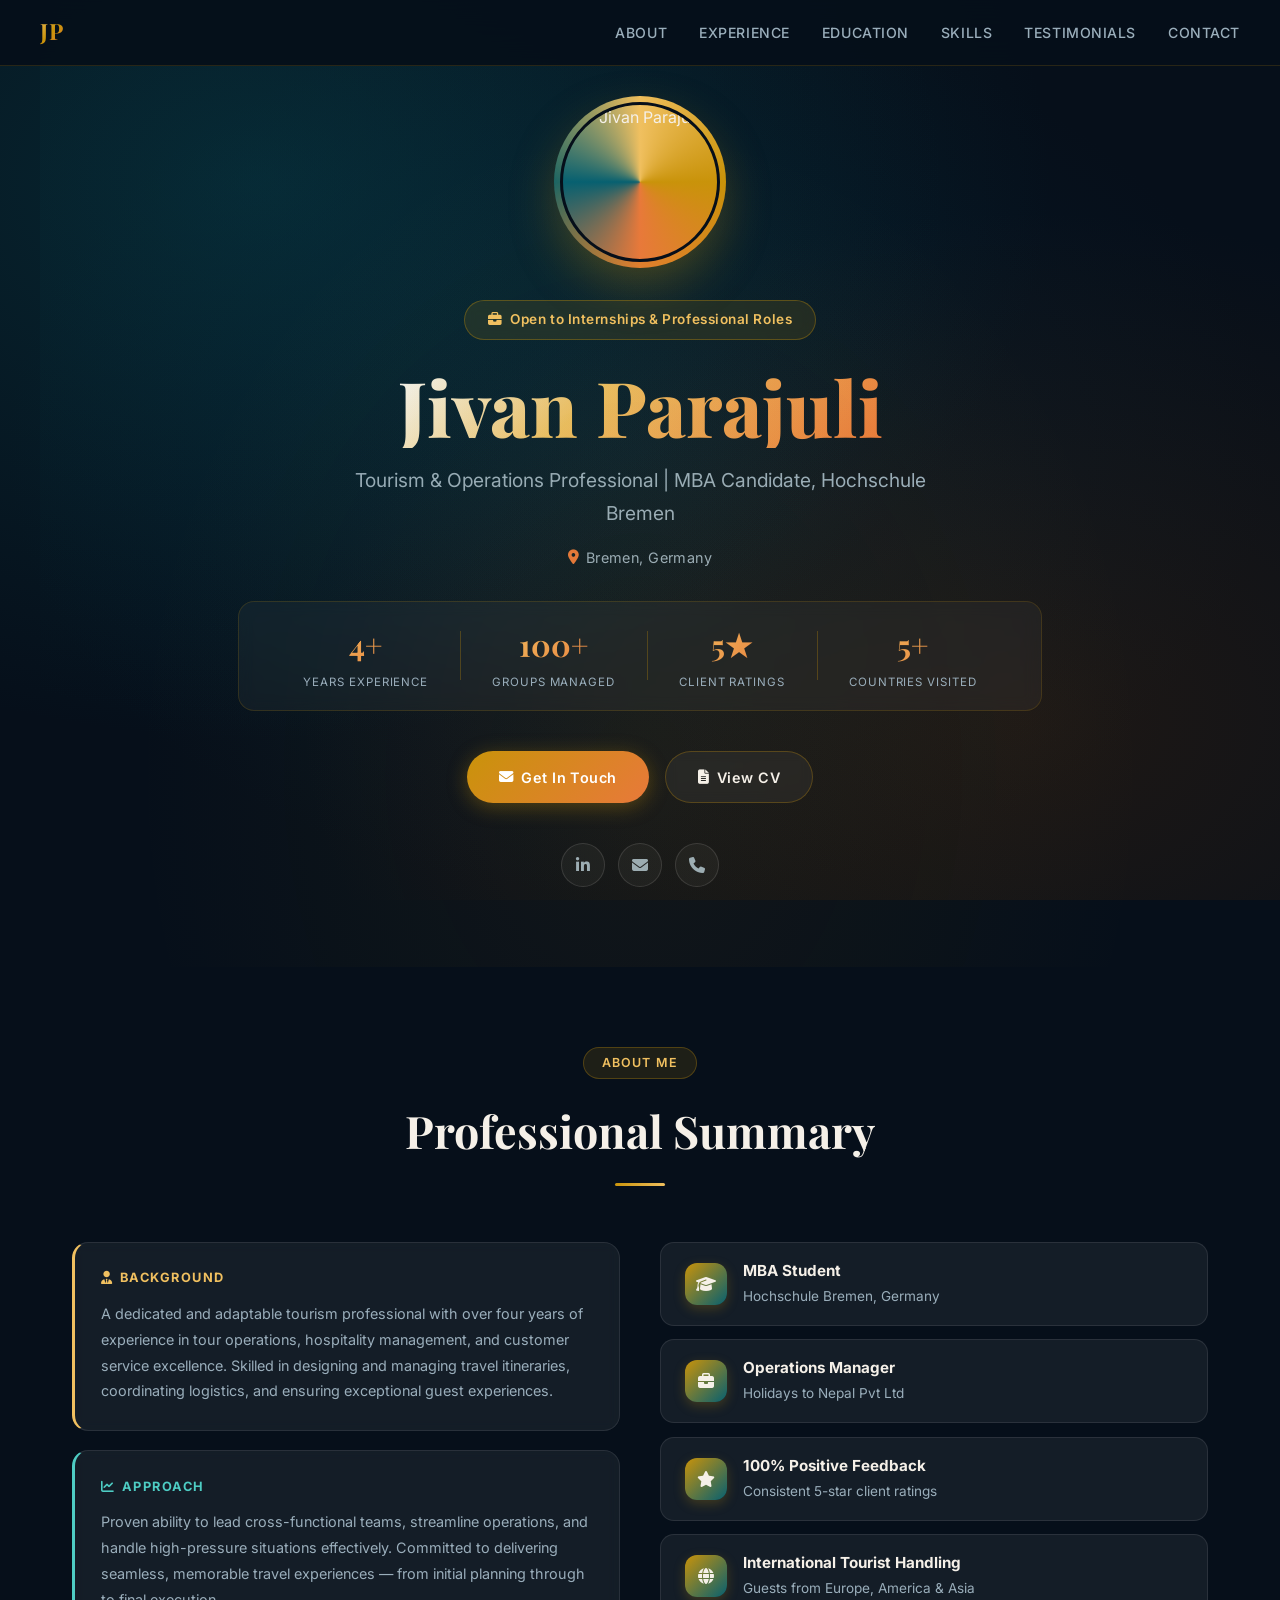
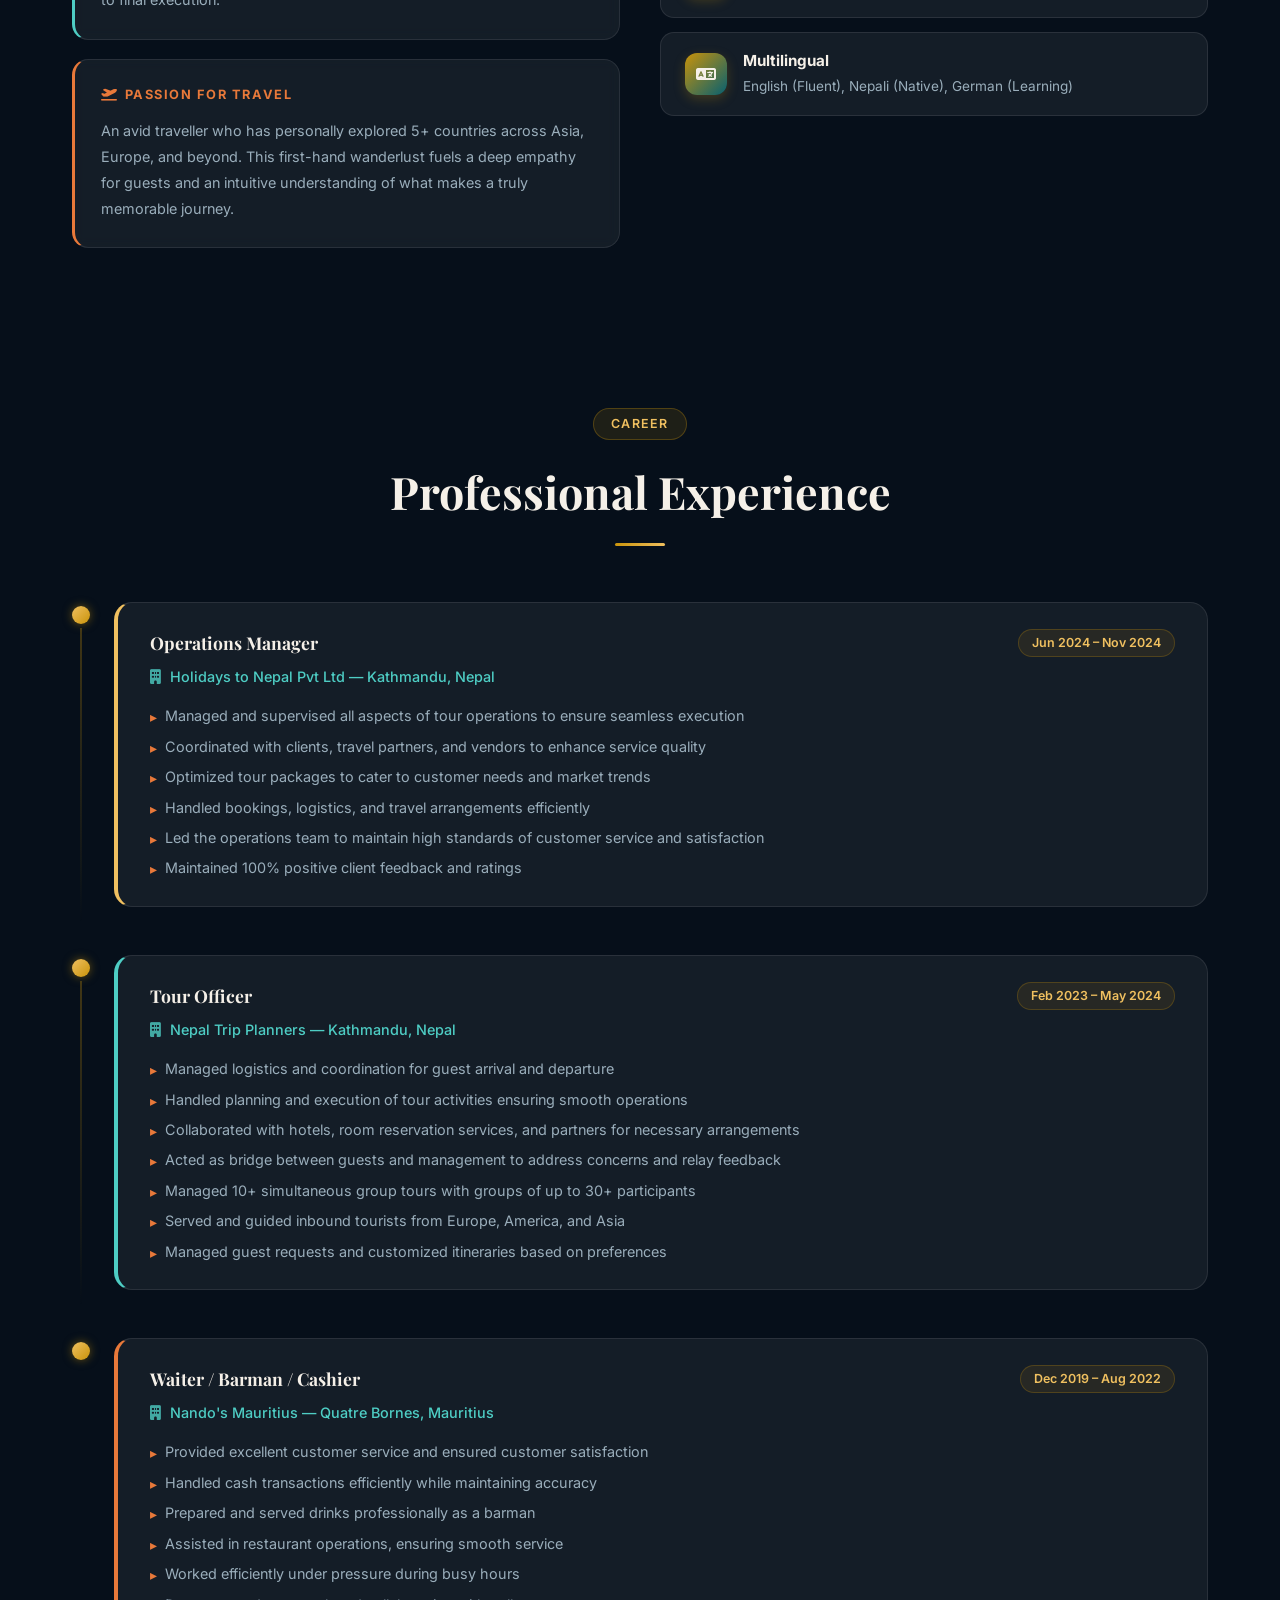
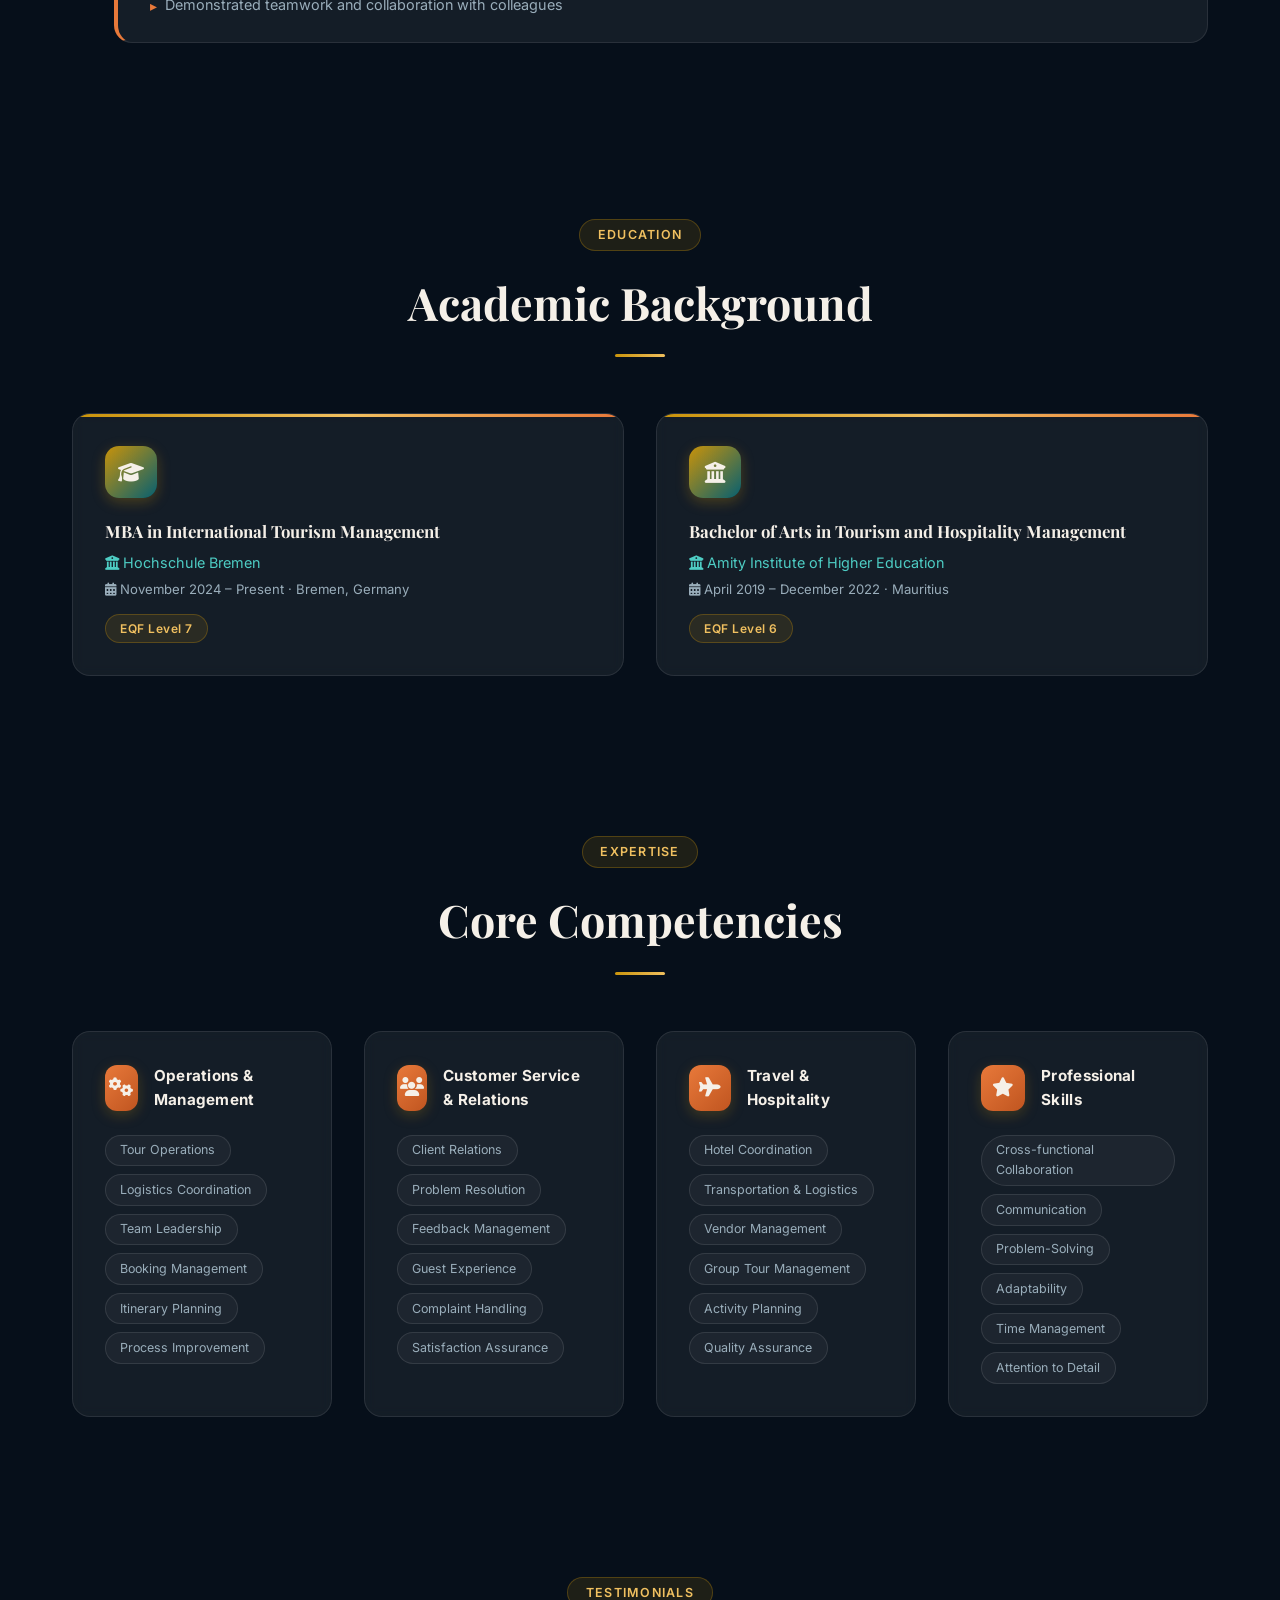
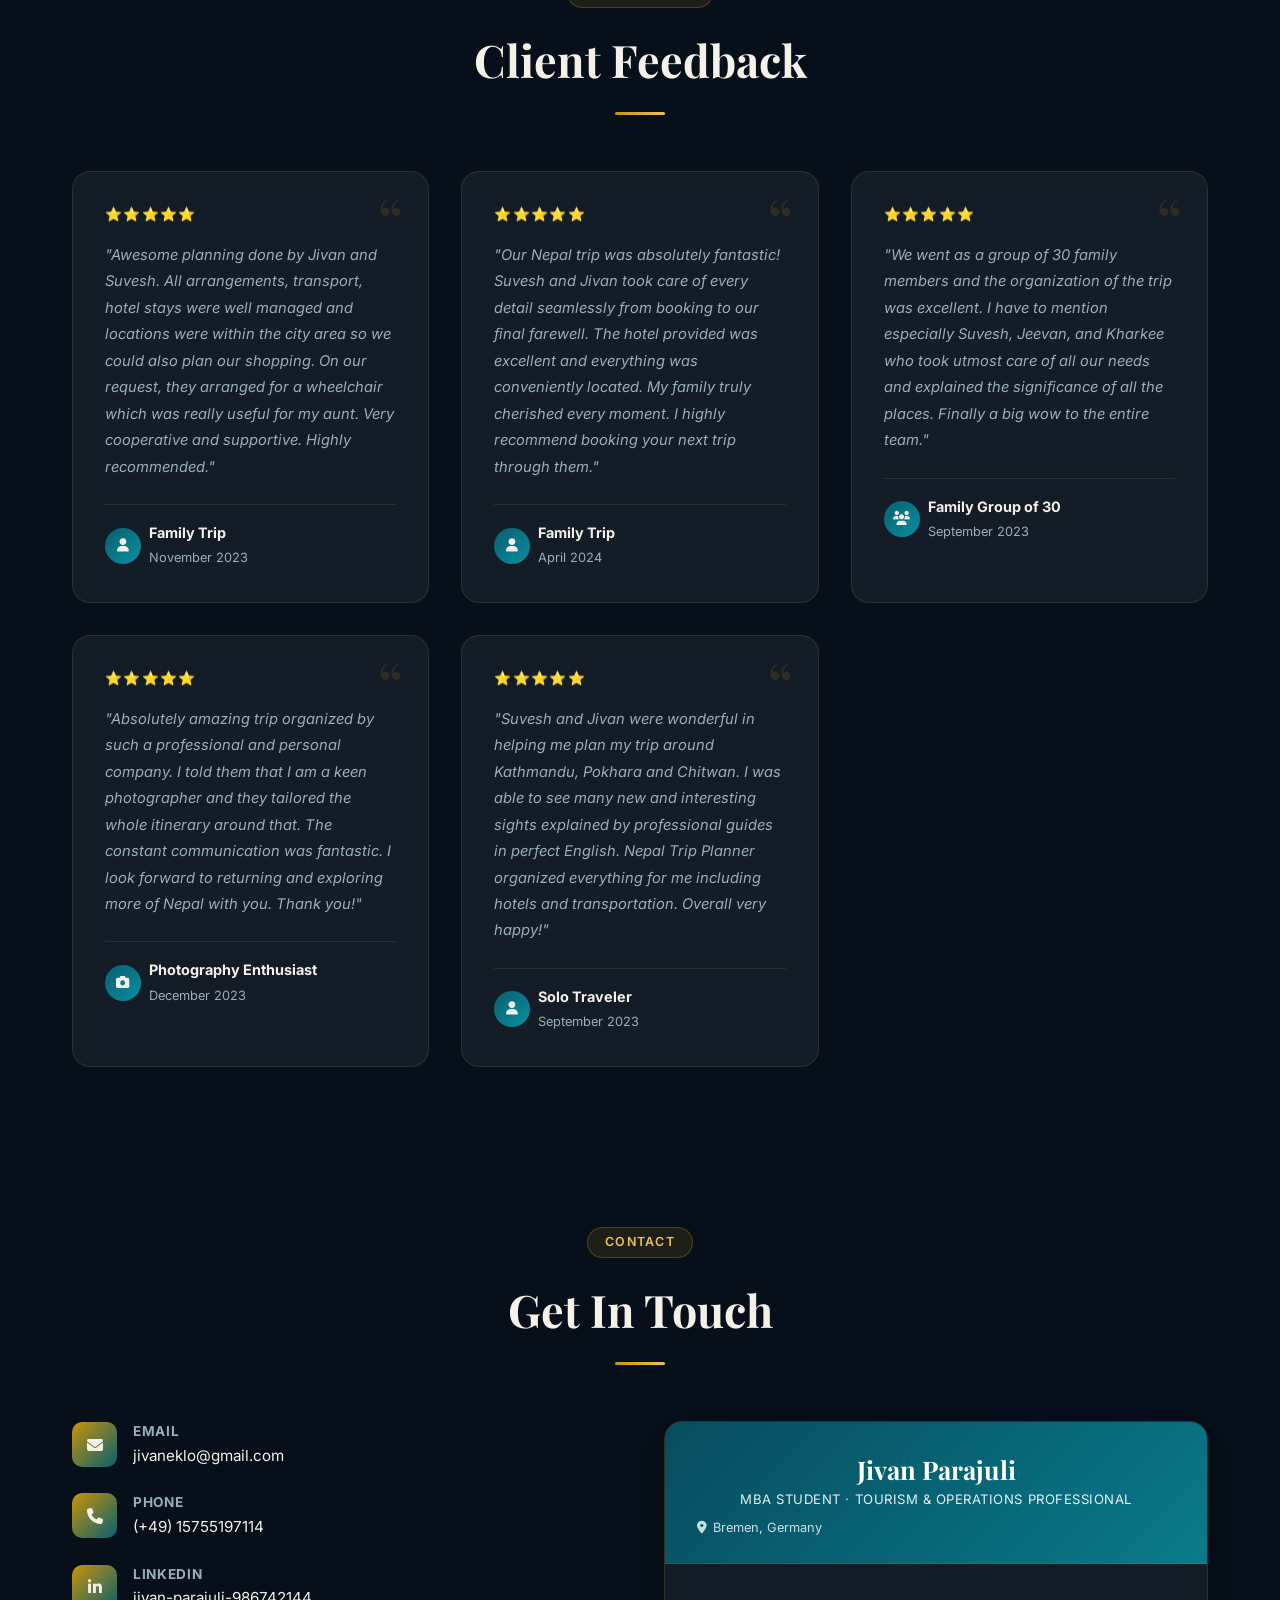
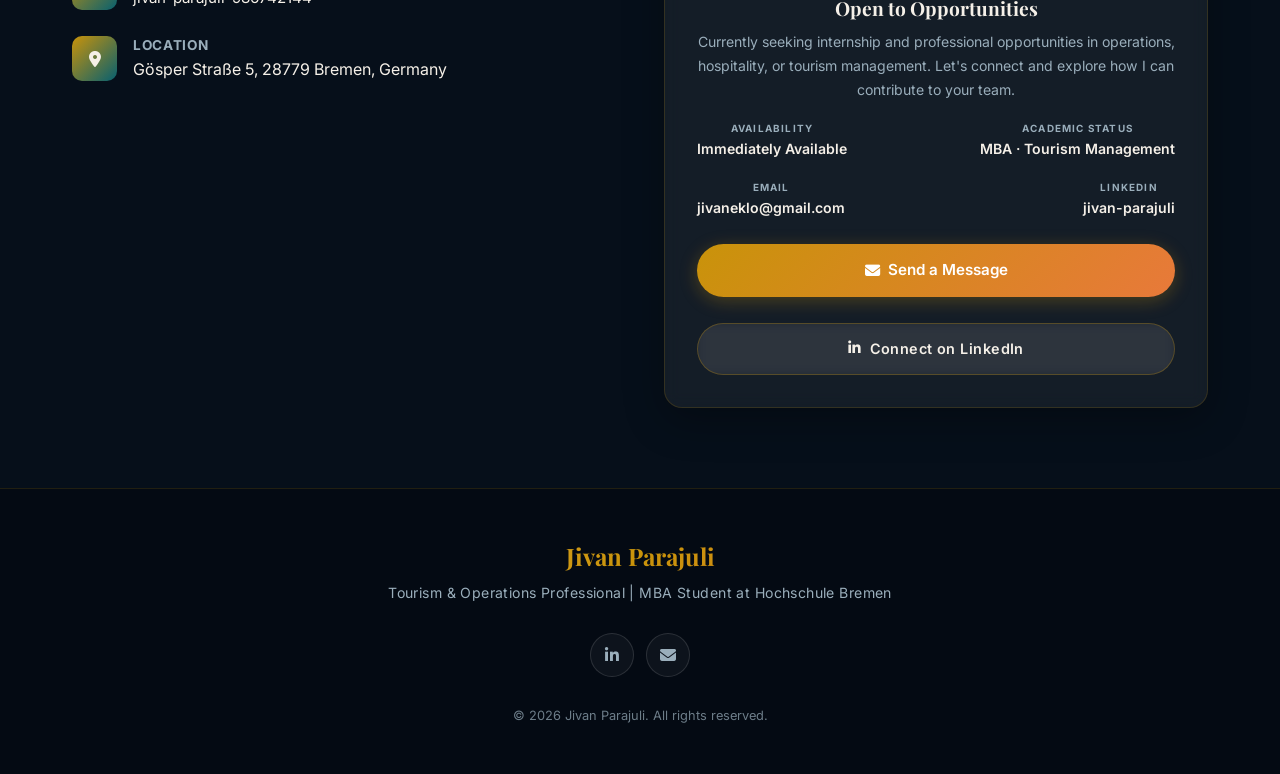
==== commit 66c3fd20: "Remove GitHub links from portfolio and CV; add portfolio URL to CV; fix PDF date/time headers Co-aut" ====
--- a/index.html
+++ b/index.html
@@ -1283,9 +1283,6 @@
             <a href="https://www.linkedin.com/in/jivan-parajuli-986742144" class="social-link" target="_blank" aria-label="LinkedIn">
                 <i class="fab fa-linkedin-in"></i>
             </a>
-            <a href="https://github.com/ayitsmejivan" class="social-link" target="_blank" aria-label="GitHub">
-                <i class="fab fa-github"></i>
-            </a>
             <a href="mailto:jivaneklo@gmail.com" class="social-link" aria-label="Email">
                 <i class="fas fa-envelope"></i>
             </a>
@@ -1654,13 +1651,6 @@
                     <div class="contact-item-info">
                         <strong>LinkedIn</strong>
                         <a href="https://www.linkedin.com/in/jivan-parajuli-986742144" target="_blank">jivan-parajuli-986742144</a>
-                    </div>
-                </div>
-                <div class="contact-item">
-                    <div class="contact-icon"><i class="fab fa-github"></i></div>
-                    <div class="contact-item-info">
-                        <strong>GitHub</strong>
-                        <a href="https://github.com/ayitsmejivan" target="_blank">ayitsmejivan</a>
                     </div>
                 </div>
                 <div class="contact-item">
@@ -1726,9 +1716,6 @@
                 <a href="https://www.linkedin.com/in/jivan-parajuli-986742144" class="social-link" target="_blank" aria-label="LinkedIn">
                     <i class="fab fa-linkedin-in"></i>
                 </a>
-                <a href="https://github.com/ayitsmejivan" class="social-link" target="_blank" aria-label="GitHub">
-                    <i class="fab fa-github"></i>
-                </a>
                 <a href="mailto:jivaneklo@gmail.com" class="social-link" aria-label="Email">
                     <i class="fas fa-envelope"></i>
                 </a>
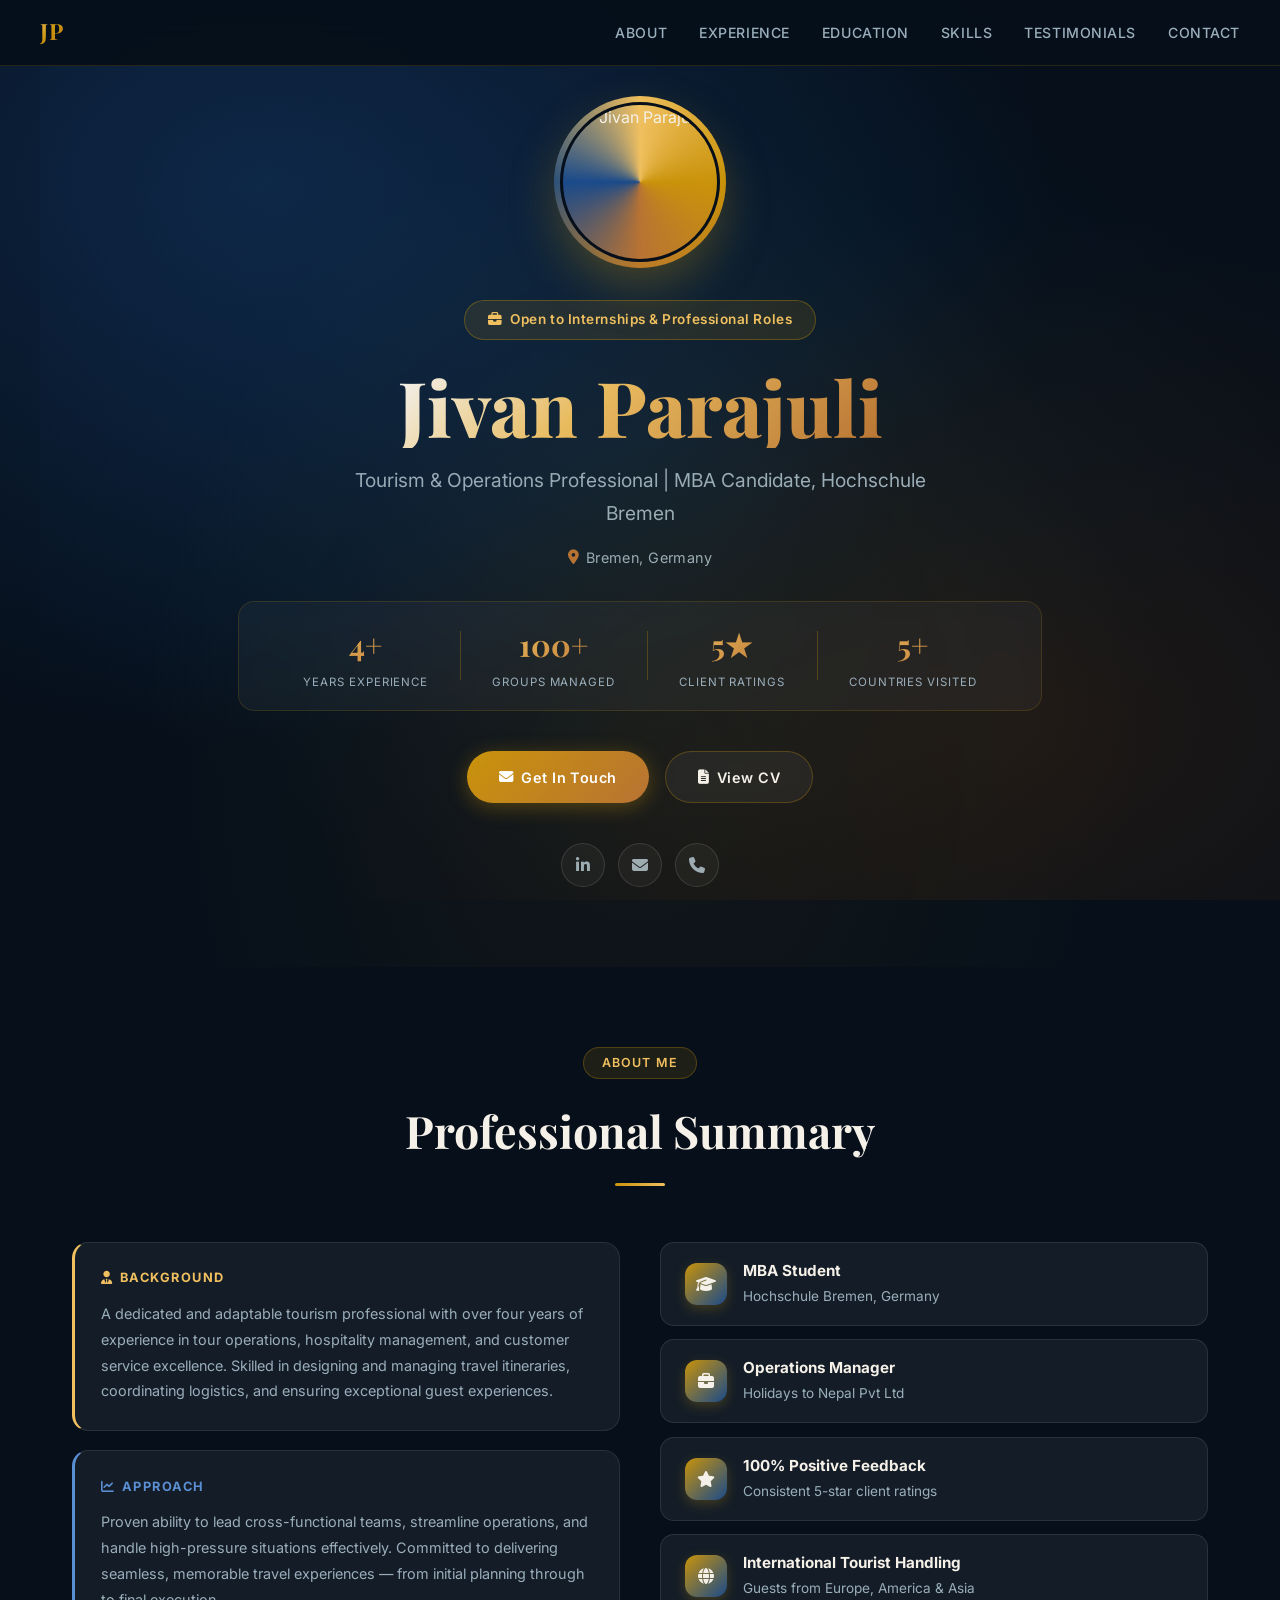
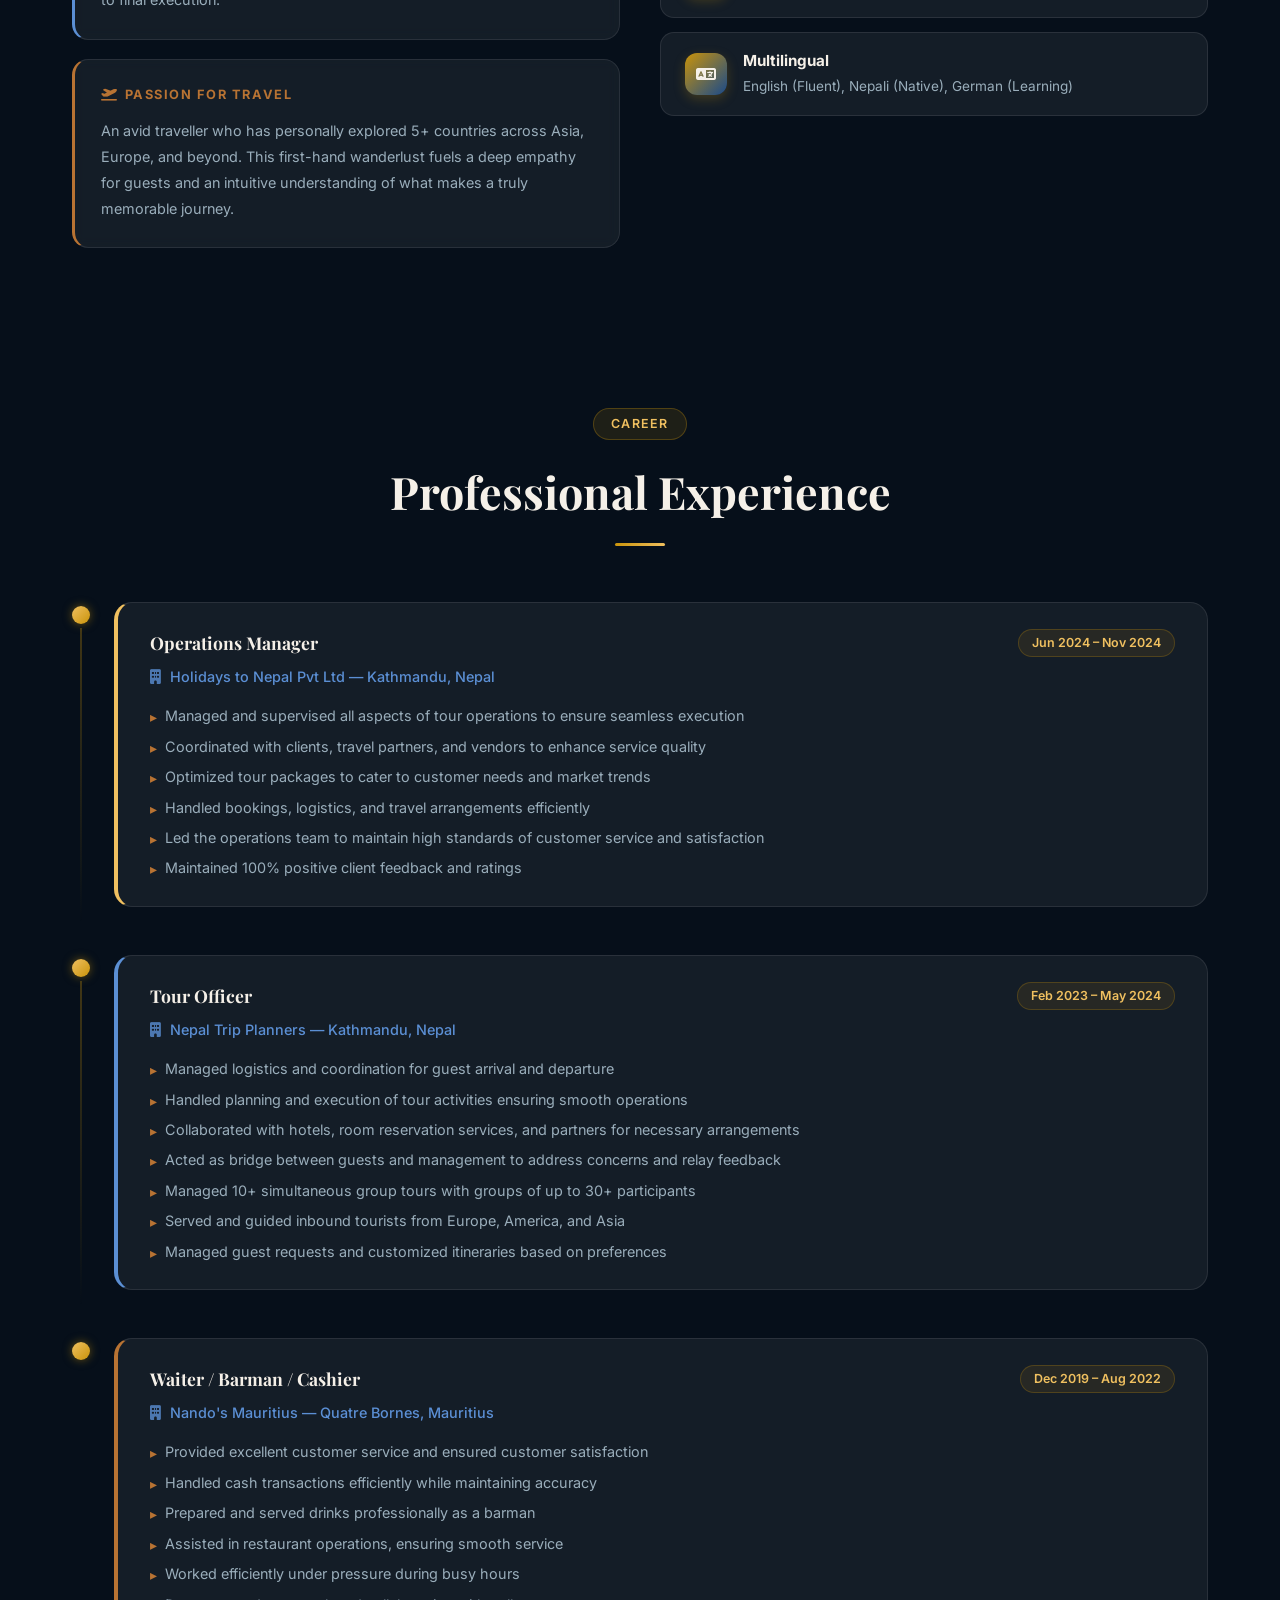
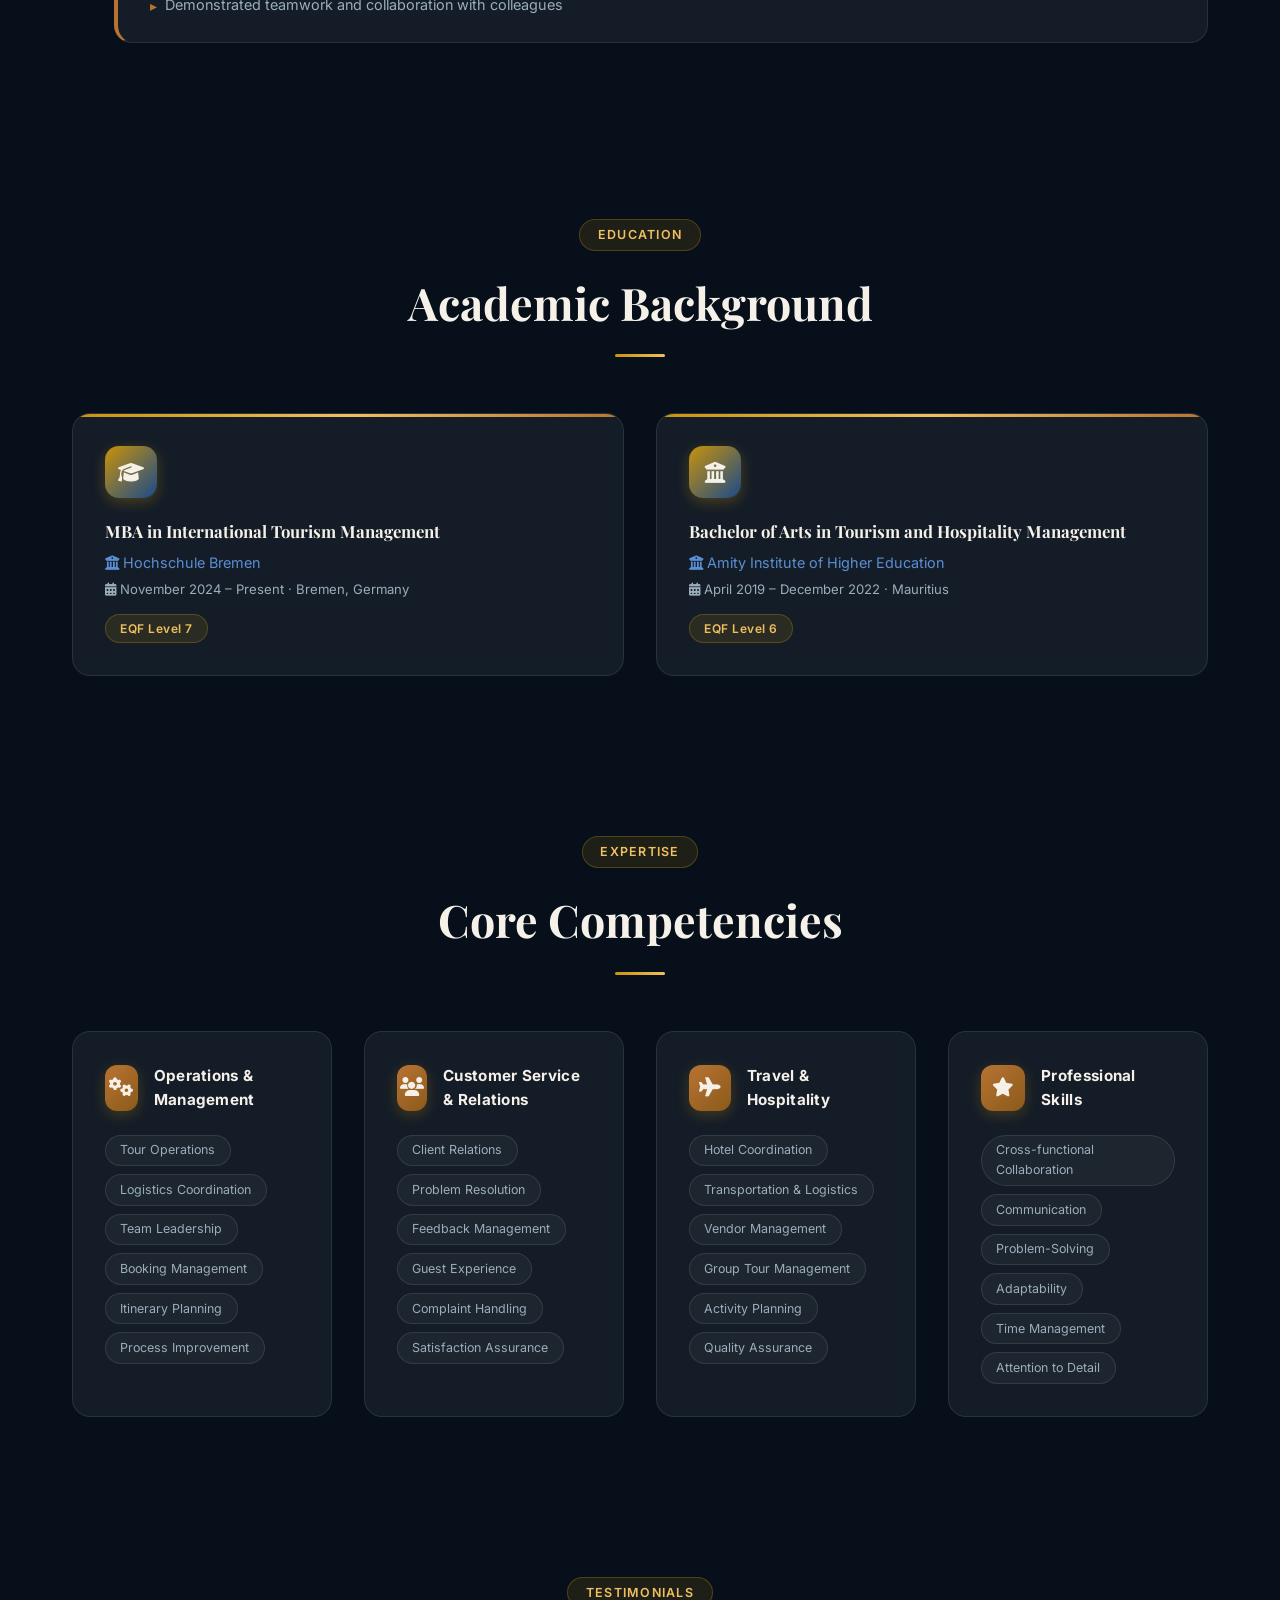
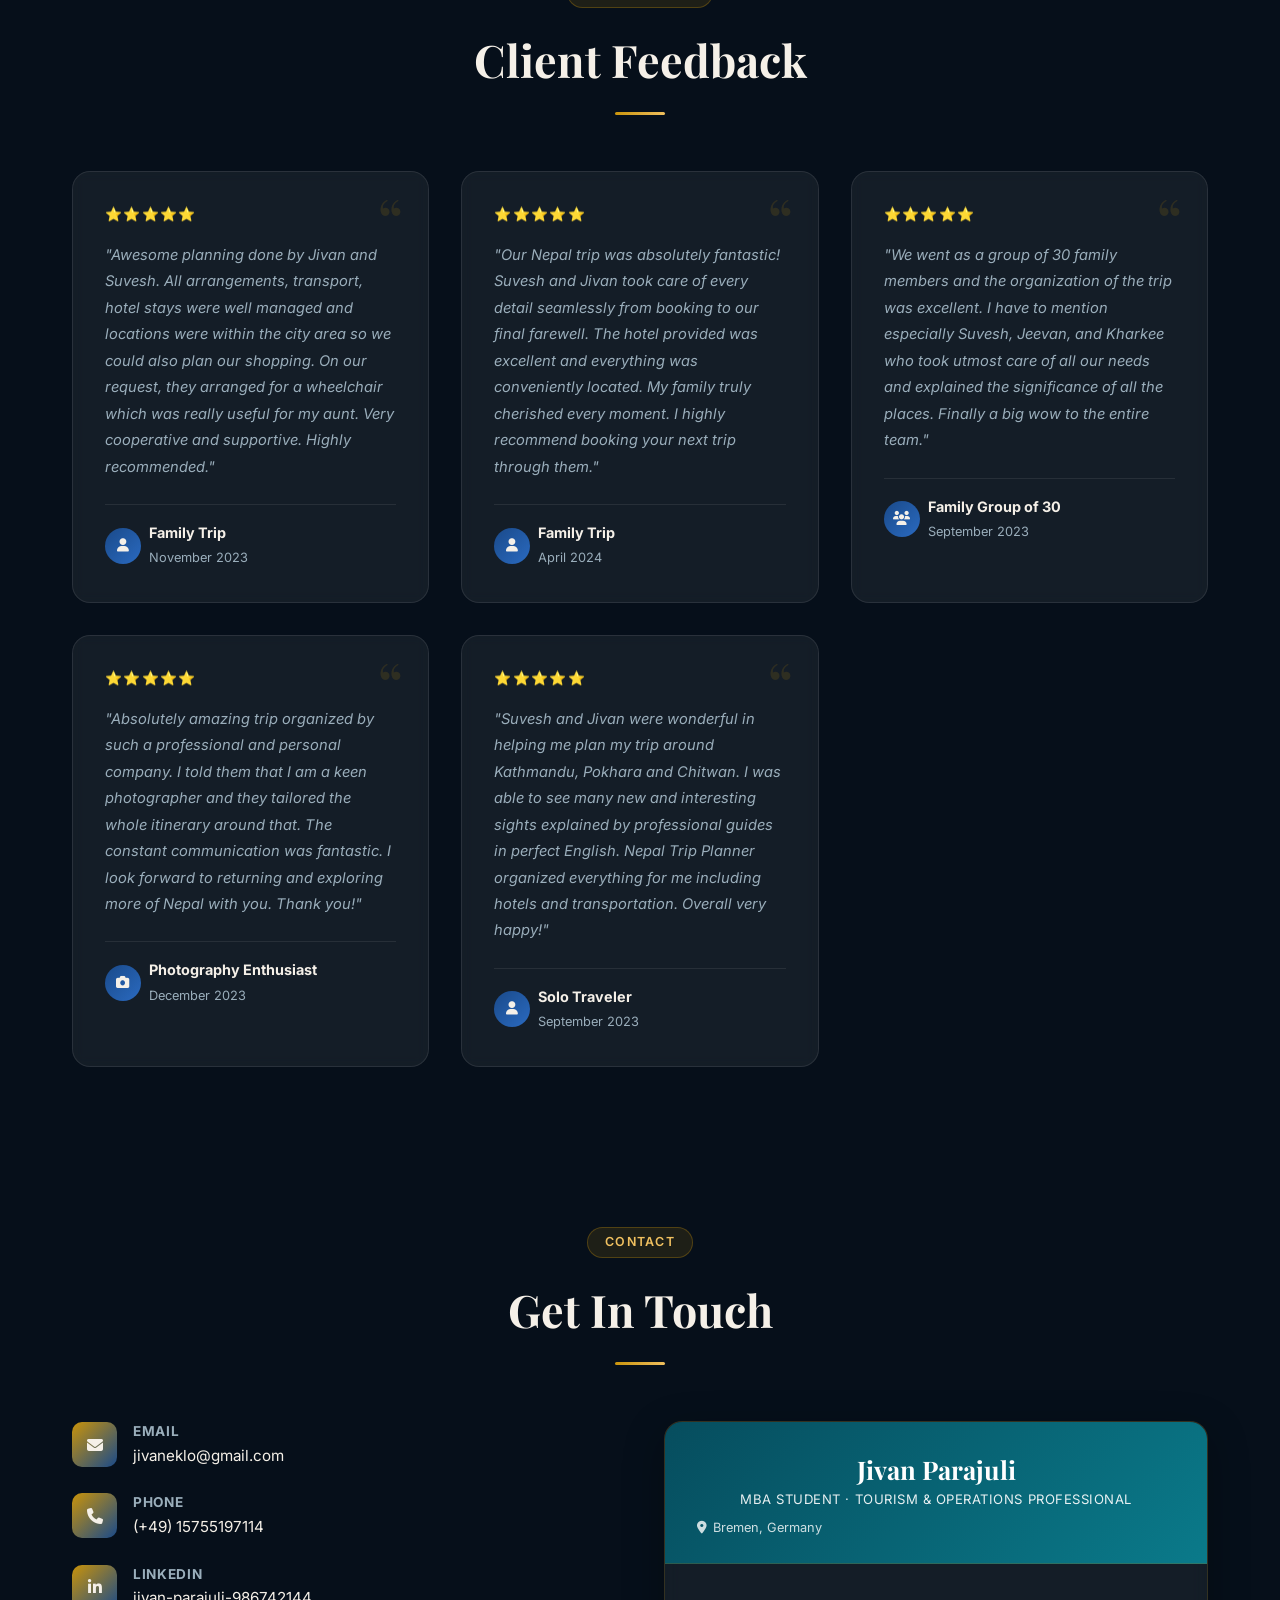
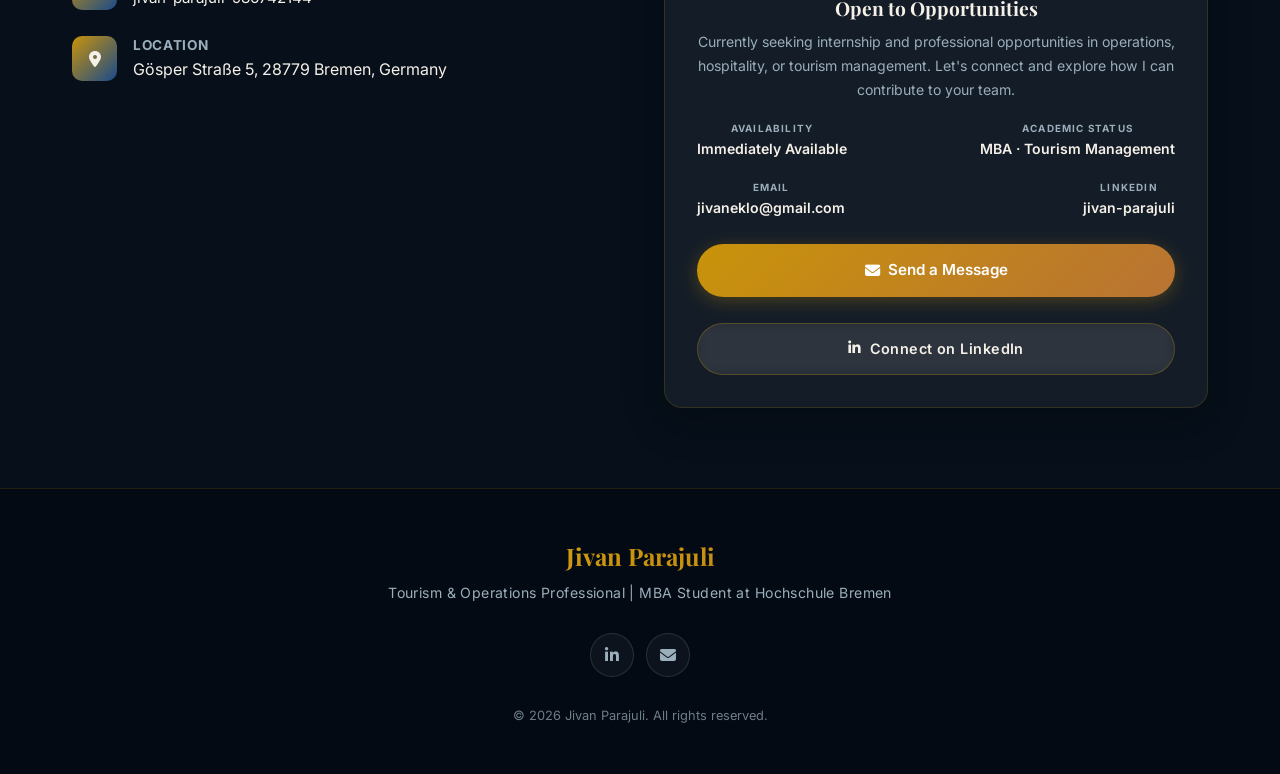
==== commit 4df636cb: "Update color scheme to blue/navy + gold/bronze for hospitality branding Co-authored-by: ayitsmejivan" ====
--- a/index.html
+++ b/index.html
@@ -19,10 +19,10 @@
         :root {
             --dark-bg: #060F1A;
             --primary-color: #C9930A;
-            --secondary-color: #076070;
-            --accent-color: #E8793A;
+            --secondary-color: #1A4A8A;
+            --accent-color: #B87333;
             --gold-light: #F0C060;
-            --teal-light: #4ECDC4;
+            --blue-light: #5B8FD4;
             --text-light: #F5F0E8;
             --text-muted: #9AAEBB;
             --card-bg: rgba(255, 255, 255, 0.045);
@@ -48,7 +48,7 @@
         body {
             background: #060F1A;
             background-image:
-                radial-gradient(ellipse at 20% 20%, rgba(8, 80, 90, 0.35) 0%, transparent 55%),
+                radial-gradient(ellipse at 20% 20%, rgba(26, 74, 138, 0.35) 0%, transparent 55%),
                 radial-gradient(ellipse at 80% 80%, rgba(100, 50, 5, 0.25) 0%, transparent 50%),
                 radial-gradient(ellipse at 50% 50%, rgba(6, 40, 60, 0.4) 0%, transparent 70%);
             background-attachment: fixed;
@@ -547,7 +547,7 @@
         }
 
         .exp-company {
-            color: var(--teal-light);
+            color: var(--blue-light);
             font-size: 0.9rem;
             margin-bottom: 1rem;
             font-weight: 500;
@@ -635,7 +635,7 @@
         }
 
         .edu-institution {
-            color: var(--teal-light);
+            color: var(--blue-light);
             font-size: 0.9rem;
             margin-bottom: 0.3rem;
         }
@@ -977,7 +977,7 @@
             inset: 0;
             background:
                 radial-gradient(ellipse at 50% 80%, rgba(201, 147, 10, 0.06) 0%, transparent 60%),
-                radial-gradient(ellipse at 20% 20%, rgba(7, 96, 112, 0.08) 0%, transparent 50%);
+                radial-gradient(ellipse at 20% 20%, rgba(26, 74, 138, 0.08) 0%, transparent 50%);
             pointer-events: none;
         }
 
@@ -985,9 +985,9 @@
             position: relative;
         }
 
-        /* Skill icons on coral circles */
+        /* Skill icons on bronze circles */
         .skill-icon {
-            background: linear-gradient(135deg, var(--accent-color), #c05520) !important;
+            background: linear-gradient(135deg, var(--accent-color), #8B5A1A) !important;
         }
 
         /* ---- Testimonials update ---- */
@@ -1001,7 +1001,7 @@
         }
 
         .testimonial-author-icon {
-            background: linear-gradient(135deg, var(--secondary-color), #0a8fa0) !important;
+            background: linear-gradient(135deg, var(--secondary-color), #2A6AC0) !important;
         }
 
         /* ---- Experience cards sector borders ---- */
@@ -1010,7 +1010,7 @@
         }
 
         .experience-card[data-sector="eco"] {
-            border-left: 4px solid var(--teal-light);
+            border-left: 4px solid var(--blue-light);
         }
 
         .experience-card[data-sector="cultural"] {
@@ -1152,7 +1152,7 @@
         }
 
         .about-panel-teal {
-            border-left: 3px solid var(--teal-light);
+            border-left: 3px solid var(--blue-light);
         }
 
         .about-panel-coral {
@@ -1171,7 +1171,7 @@
         }
 
         .about-panel-accent h4 { color: var(--gold-light); }
-        .about-panel-teal h4  { color: var(--teal-light); }
+        .about-panel-teal h4  { color: var(--blue-light); }
         .about-panel-coral h4 { color: var(--accent-color); }
 
         /* About panels text */
